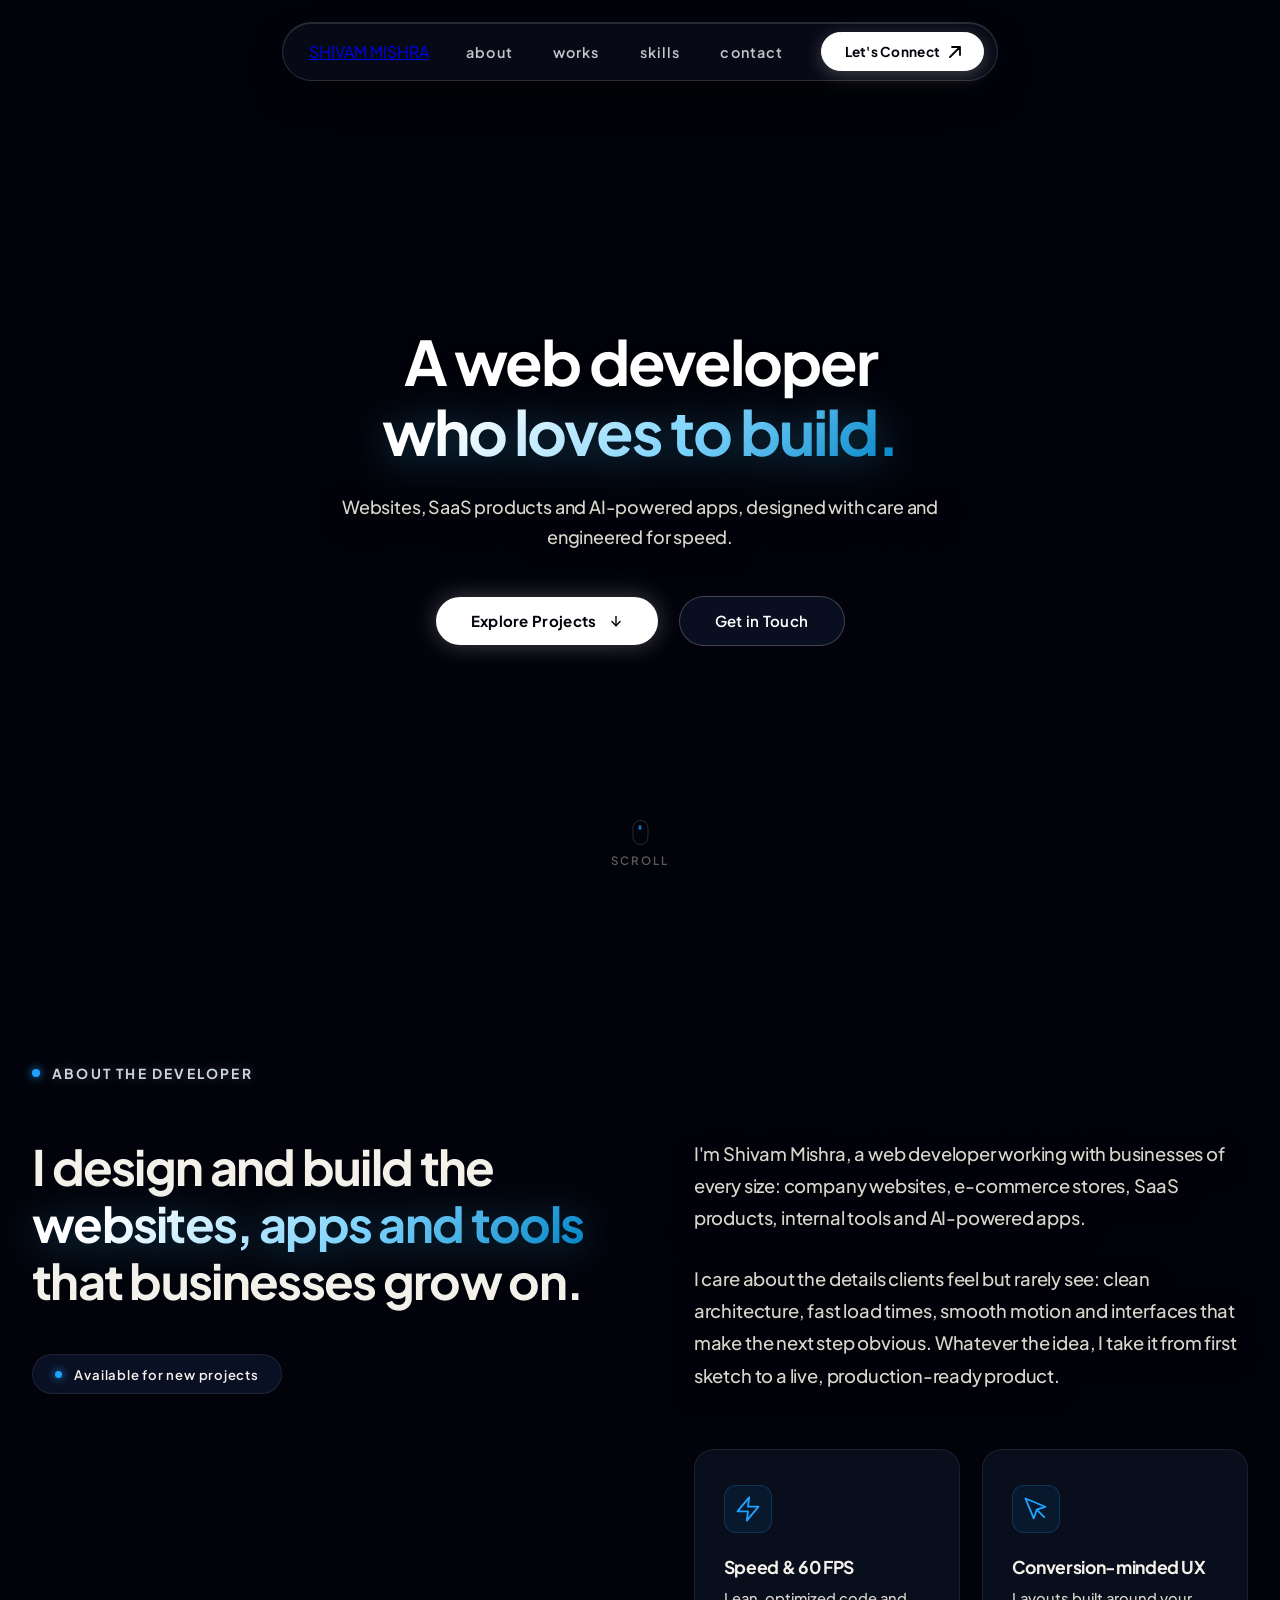
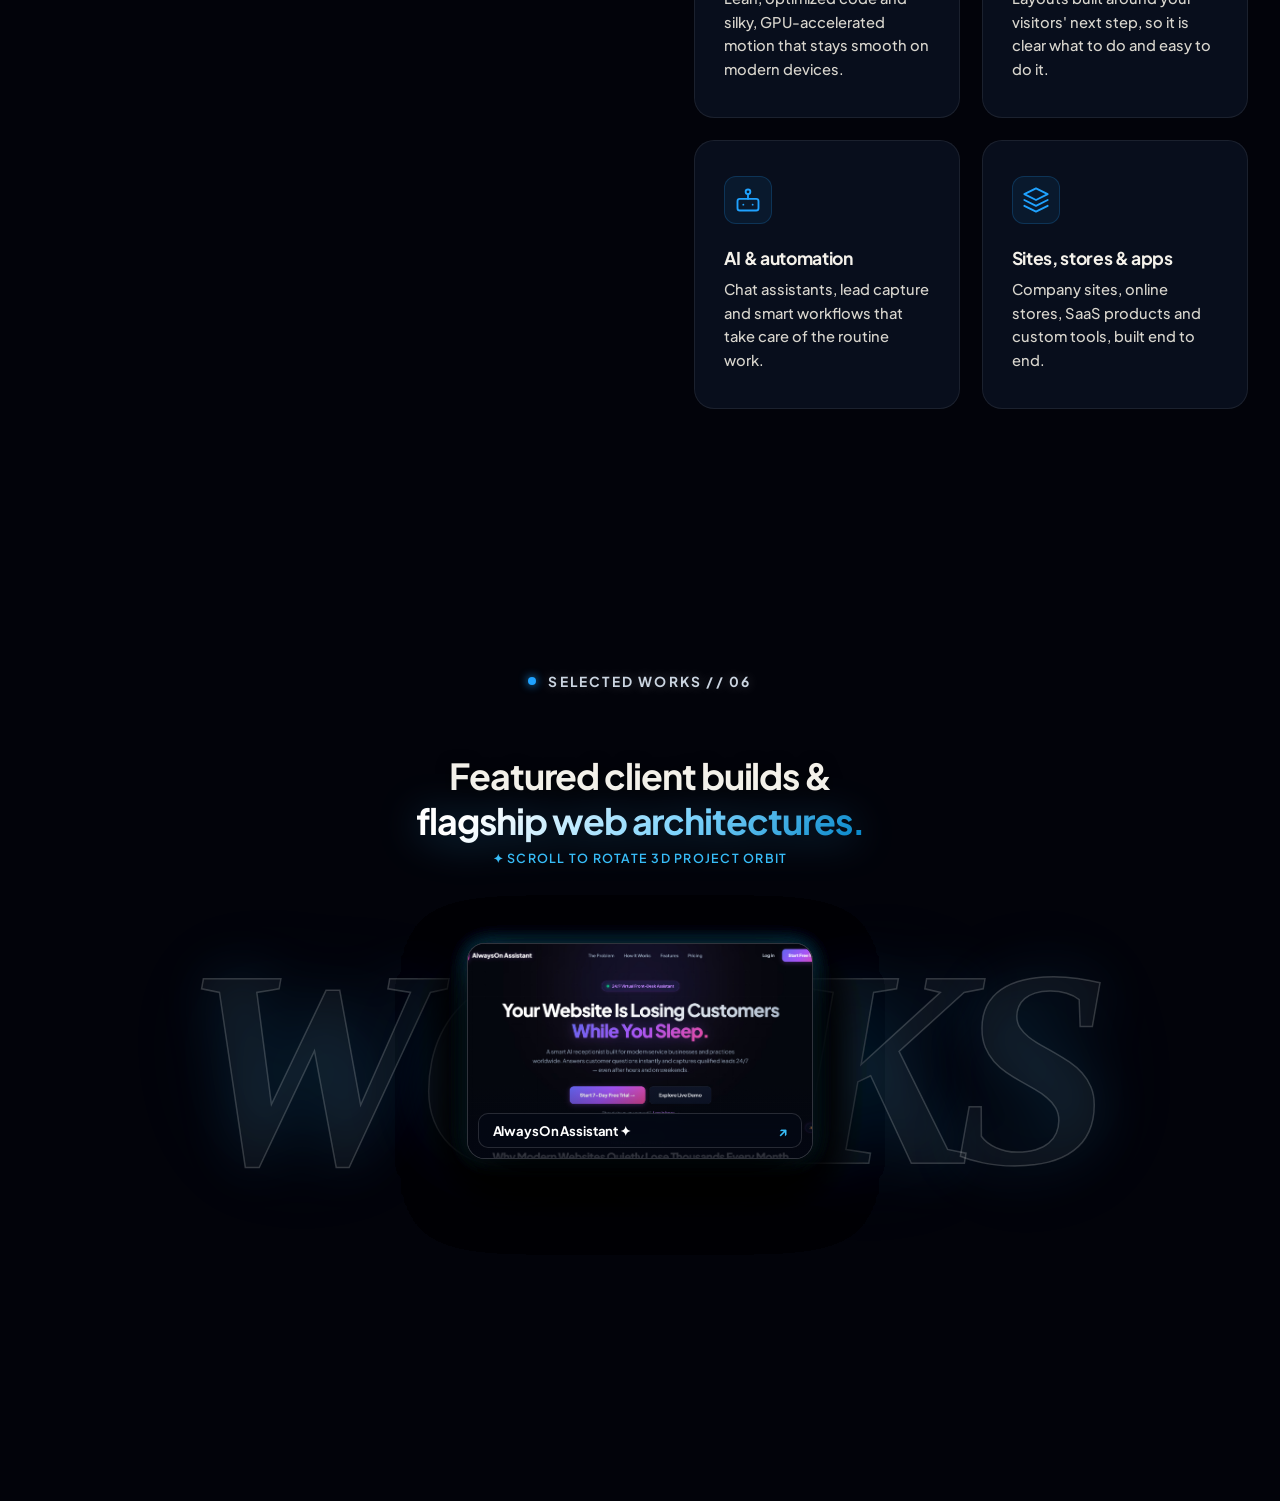
==== index.html @ 0019f59e "Update index.html" ====
<!DOCTYPE html>
<html lang="en">
<head>
  <meta charset="UTF-8">
  <meta name="viewport" content="width=device-width, initial-scale=1.0, viewport-fit=cover">
  <title>Shivam Mishra — A Web Developer Who Loves to Build</title>
  <meta name="description" content="Designing and engineering high-impact digital experiences, web apps, and AI solutions with relentless focus on design, conversion, and speed.">
  
  <!-- Modern Clean Google Fonts -->
  <link rel="preconnect" href="https://fonts.googleapis.com">
  <link rel="preconnect" href="https://fonts.gstatic.com" crossorigin>
  <link href="https://fonts.googleapis.com/css2?family=Plus+Jakarta+Sans:wght@300;400;500;600;700;800&display=swap" rel="stylesheet">
  
  <!-- GSAP Core & ScrollTrigger -->
  <script src="https://cdnjs.cloudflare.com/ajax/libs/gsap/3.12.5/gsap.min.js"></script>
  <script src="https://cdnjs.cloudflare.com/ajax/libs/gsap/3.12.5/ScrollTrigger.min.js"></script>

  <!-- Modern ES Module Import Map for Three.js 0.169.0 & Addons -->
  <script type="importmap">
  {
    "imports": {
      "three": "https://cdn.jsdelivr.net/npm/three@0.169.0/build/three.module.js",
      "three/addons/": "https://cdn.jsdelivr.net/npm/three@0.169.0/examples/jsm/"
    }
  }
  </script>
  
  <link rel="stylesheet" href="style.css?v=15">
</head>
<body>

  <!-- Fullscreen WebGL2 Cosmic Canvas -->
  <canvas id="universe-canvas"></canvas>

  <!-- Minimal Smart Header (72px Engineering-Grade) -->
  <!-- Visuvate Morphing Header (Wide on Hero -> Floats as Pill Dock on Scroll) -->
  <header class="site-header" id="site-header">
    <nav class="nav-container" id="nav-container">

      <!-- Left Logo (Visuvate Style) -->
      <a href="#hero" class="nav-logo" aria-label="Shivam Mishra Home">
        <span class="logo-pulse-dot" aria-hidden="true"></span>
        <span class="logo-brand">SHIVAM MISHRA</span>
      </a>

      <!-- Center Navigation Links -->
      <div class="nav-links" id="nav-links">
        <a href="#about" class="nav-item" data-nav="about">about</a>
        <a href="#works" class="nav-item" data-nav="works">works</a>
        <a href="#skills" class="nav-item" data-nav="skills">skills</a>
        <a href="#contact" class="nav-item" data-nav="contact">contact</a>
        <!-- Sliding Electric Indicator -->
        <span class="nav-active-line" id="nav-active-line" aria-hidden="true"></span>
      </div>

      <!-- Right CTA Button -->
      <a href="https://wa.me/919899452192?text=Hi%20Shivam,%20let's%20build%20something%20extraordinary." class="btn-connect" target="_blank" rel="noopener noreferrer">
        <span>Let's Connect</span>
        <svg width="12" height="12" viewBox="0 0 12 12" fill="none"><path d="M1 11L11 1M11 1H3M11 1V9" stroke="currentColor" stroke-width="1.8" stroke-linecap="round" stroke-linejoin="round"/></svg>
      </a>

    </nav>
  </header>

  <!-- Main Experience -->
  <main>
    <!-- HERO SECTION -->
    <section id="hero" class="hero-section">
      <div class="hero-content">

        <!-- Architectural 2-Line Headline -->
        <h1 class="hero-title" data-reveal="words">
          <span class="title-line">A web developer</span>
          <span class="title-line highlight-text">who loves to build.</span>
        </h1>

        <!-- High-Impact Studio Subtitle -->
        <p class="hero-subtitle" data-reveal="words">
          Websites, SaaS products and AI-powered apps, designed with care and engineered for speed.
        </p>

        <!-- Luxury Glass Action Buttons -->
        <div class="hero-actions">
          <a href="#works" class="btn-hero-primary">
            <span>Explore Projects</span>
            <svg width="14" height="14" viewBox="0 0 24 24" fill="none" stroke="currentColor" stroke-width="2.4" stroke-linecap="round" stroke-linejoin="round"><line x1="12" y1="4" x2="12" y2="20"></line><polyline points="19 13 12 20 5 13"></polyline></svg>
          </a>
          <a href="#contact" class="btn-hero-secondary">
            <span>Get in Touch</span>
          </a>
        </div>

      </div>

      <!-- Minimal Bottom Scroll Cue -->
      <div class="hero-scroll">
        <div class="scroll-track">
          <div class="scroll-pill"></div>
        </div>
        <span>scroll</span>
      </div>
    </section>

    <!-- ABOUT SECTION -->
    <section id="about" class="about-section">
      <div class="about-container">

        <!-- Section Label: Luminous Silver Tag -->
        <div class="section-tag-wrap">
          <span class="tag-pulse-dot" aria-hidden="true"></span>
          <span class="section-tag">ABOUT THE DEVELOPER</span>
        </div>

        <!-- 2-Column Editorial Grid -->
        <div class="about-grid">

          <!-- Left Column: Headline & Status Badge -->
          <div class="about-left">
            <h2 class="about-headline" data-reveal="words">
              I design and build the <span class="highlight-text">websites, apps and tools</span> that businesses grow on.
            </h2>
            
            <div class="about-exp-pill">
              <span class="exp-dot" aria-hidden="true"></span>
              <span class="exp-badge">Available for new projects</span>
            </div>
          </div>

          <!-- Right Column: Narrative Paragraphs & 4 SVG Cards -->
          <div class="about-right">
            <p class="about-p" data-reveal="words">
              I'm Shivam Mishra, a web developer working with businesses of every size: company websites, e-commerce stores, SaaS products, internal tools and AI-powered apps.
            </p>
            <p class="about-p" data-reveal="words">
              I care about the details clients feel but rarely see: clean architecture, fast load times, smooth motion and interfaces that make the next step obvious. Whatever the idea, I take it from first sketch to a live, production-ready product.
            </p>

            <!-- 4 Cards Grid (Electric Edge + SVG Line Icons) -->
            <div class="about-cards-grid" id="about-cards-grid">
              
              <!-- Card 1: Bolt (Speed & 60 FPS) -->
              <div class="about-card card-flow" data-card="1">
                <div class="card__edge" aria-hidden="true"></div>
                <div class="about-card-inner">
                  <div class="card-icon" aria-hidden="true">
                    <svg width="28" height="28" viewBox="0 0 24 24" fill="none" stroke="#1FA2FF" stroke-width="1.6" stroke-linecap="round" stroke-linejoin="round">
                      <polygon points="13 2 3 14 12 14 11 22 21 10 12 10 13 2"></polygon>
                    </svg>
                  </div>
                  <h3 class="card-title">Speed & 60 FPS</h3>
                  <p class="card-desc">Lean, optimized code and silky, GPU-accelerated motion that stays smooth on modern devices.</p>
                </div>
              </div>

              <!-- Card 2: Cursor-Click (Conversion-minded UX) -->
              <div class="about-card card-flow" data-card="2">
                <div class="card__edge" aria-hidden="true"></div>
                <div class="about-card-inner">
                  <div class="card-icon" aria-hidden="true">
                    <svg width="28" height="28" viewBox="0 0 24 24" fill="none" stroke="#1FA2FF" stroke-width="1.6" stroke-linecap="round" stroke-linejoin="round">
                      <path d="M3 3l7.07 16.97 2.51-7.39 7.39-2.51L3 3z"></path>
                      <path d="M13 13l6 6"></path>
                    </svg>
                  </div>
                  <h3 class="card-title">Conversion-minded UX</h3>
                  <p class="card-desc">Layouts built around your visitors' next step, so it is clear what to do and easy to do it.</p>
                </div>
              </div>

              <!-- Card 3: Bot (AI & automation) -->
              <div class="about-card card-flow" data-card="3">
                <div class="card__edge" aria-hidden="true"></div>
                <div class="about-card-inner">
                  <div class="card-icon" aria-hidden="true">
                    <svg width="28" height="28" viewBox="0 0 24 24" fill="none" stroke="#1FA2FF" stroke-width="1.6" stroke-linecap="round" stroke-linejoin="round">
                      <rect x="3" y="11" width="18" height="10" rx="2"></rect>
                      <circle cx="12" cy="5" r="2"></circle>
                      <path d="M12 7v4"></path>
                      <line x1="8" y1="16" x2="8" y2="16"></line>
                      <line x1="16" y1="16" x2="16" y2="16"></line>
                    </svg>
                  </div>
                  <h3 class="card-title">AI & automation</h3>
                  <p class="card-desc">Chat assistants, lead capture and smart workflows that take care of the routine work.</p>
                </div>
              </div>

              <!-- Card 4: Layers (Sites, stores & apps) -->
              <div class="about-card card-flow" data-card="4">
                <div class="card__edge" aria-hidden="true"></div>
                <div class="about-card-inner">
                  <div class="card-icon" aria-hidden="true">
                    <svg width="28" height="28" viewBox="0 0 24 24" fill="none" stroke="#1FA2FF" stroke-width="1.6" stroke-linecap="round" stroke-linejoin="round">
                      <polygon points="12 2 2 7 12 12 22 7 12 2"></polygon>
                      <polyline points="2 17 12 22 22 17"></polyline>
                      <polyline points="2 12 12 17 22 12"></polyline>
                    </svg>
                  </div>
                  <h3 class="card-title">Sites, stores & apps</h3>
                  <p class="card-desc">Company sites, online stores, SaaS products and custom tools, built end to end.</p>
                </div>
              </div>

            </div>
          </div>

        </div>

      </div>
    </section>

    <!-- Slots for Upcoming Phases -->
    <!-- ==== BLOCK 1: INDEX.HTML WORKS SECTION START ==== -->
    <!-- VISUVATE TRUE 3D HELICAL VORTEX SHOWCASE -->
    <section id="works" class="visuvate-works-section">

      <!-- Editorial Section Intro Header (Adds Clean Breathing Room) -->
      <div class="works-intro-header">
        <div class="section-tag-wrap">
          <span class="tag-pulse-dot" aria-hidden="true"></span>
          <span class="section-tag">SELECTED WORKS // 06</span>
        </div>
        <h2 class="works-intro-title">
          Featured client builds &amp; <span class="highlight-text">flagship web architectures.</span>
        </h2>
        <p class="works-intro-sub">
          <span>✦ Scroll to rotate 3D project orbit</span>
        </p>
      </div>

      <!-- Giant Luxury Serif Background Centerpiece (Visuvate Signature) -->
      <div class="works-giant-bg" aria-hidden="true">WORKS</div>

      <!-- 3D Helical Spiral Viewport -->
      <div class="visuvate-stage" id="visuvate-stage">
        <div class="visuvate-helix" id="visuvate-helix">

          <!-- 01: Lumina Dental Studio -->
          <article class="helix-card" data-helix-idx="0">
            <a href="https://lumina-dental-studio-iota.vercel.app/" target="_blank" rel="noopener noreferrer" class="helix-card-link">
              <div class="helix-card-glass">
                <div class="helix-media">
                  <img src="dental.jpg" alt="Lumina Dental Studio" loading="lazy" onerror="this.parentElement.classList.add('helix-fallback')">
                  <div class="helix-media-shine"></div>
                </div>
                <div class="helix-meta-pill">
                  <h4>Lumina Dental Studio</h4>
                  <span class="helix-arrow">&nearr;</span>
                </div>
              </div>
            </a>
          </article>

          <!-- 02: Ironcrest Roofing & Restoration -->
          <article class="helix-card" data-helix-idx="1">
            <a href="https://roofing-portfolio-two.vercel.app/" target="_blank" rel="noopener noreferrer" class="helix-card-link">
              <div class="helix-card-glass">
                <div class="helix-media">
                  <img src="roofing.jpg" alt="Ironcrest Roofing & Restoration" loading="lazy" onerror="this.parentElement.classList.add('helix-fallback')">
                  <div class="helix-media-shine"></div>
                </div>
                <div class="helix-meta-pill">
                  <h4>Ironcrest Roofing</h4>
                  <span class="helix-arrow">&nearr;</span>
                </div>
              </div>
            </a>
          </article>

          <!-- 03: Cinder & Cedar Coffee Roasters -->
          <article class="helix-card" data-helix-idx="2">
            <a href="https://cinder-cedar-coffee-roasters.vercel.app/" target="_blank" rel="noopener noreferrer" class="helix-card-link">
              <div class="helix-card-glass">
                <div class="helix-media">
                  <img src="coffee.jpg" alt="Cinder & Cedar Coffee Roasters" loading="lazy" onerror="this.parentElement.classList.add('helix-fallback')">
                  <div class="helix-media-shine"></div>
                </div>
                <div class="helix-meta-pill">
                  <h4>Cinder &amp; Cedar Coffee</h4>
                  <span class="helix-arrow">&nearr;</span>
                </div>
              </div>
            </a>
          </article>

          <!-- 04: Sunstone Valley Comfort Co. -->
          <article class="helix-card" data-helix-idx="3">
            <a href="https://sunstone-valley-hva.sm5233476.workers.dev/" target="_blank" rel="noopener noreferrer" class="helix-card-link">
              <div class="helix-card-glass">
                <div class="helix-media">
                  <img src="hvac.jpg" alt="Sunstone Valley Comfort Co." loading="lazy" onerror="this.parentElement.classList.add('helix-fallback')">
                  <div class="helix-media-shine"></div>
                </div>
                <div class="helix-meta-pill">
                  <h4>Sunstone Comfort Co.</h4>
                  <span class="helix-arrow">&nearr;</span>
                </div>
              </div>
            </a>
          </article>

          <!-- 05: Basil & Fire Neapolitan Pizzeria -->
          <article class="helix-card" data-helix-idx="4">
            <a href="https://basil-fire-ordering.vercel.app/" target="_blank" rel="noopener noreferrer" class="helix-card-link">
              <div class="helix-card-glass">
                <div class="helix-media">
                  <img src="pizza.jpg" alt="Basil & Fire Neapolitan Pizzeria" loading="lazy" onerror="this.parentElement.classList.add('helix-fallback')">
                  <div class="helix-media-shine"></div>
                </div>
                <div class="helix-meta-pill">
                  <h4>Basil &amp; Fire Pizzeria</h4>
                  <span class="helix-arrow">&nearr;</span>
                </div>
              </div>
            </a>
          </article>

          <!-- 06: AlwaysOn Assistant -->
          <article class="helix-card" data-helix-idx="5">
            <a href="https://alwayson-assistant.vercel.app/" target="_blank" rel="noopener noreferrer" class="helix-card-link">
              <div class="helix-card-glass helix-live-saas">
                <div class="helix-media">
                  <img src="alwayson.jpg" alt="AlwaysOn Assistant Live Product" loading="lazy" onerror="this.parentElement.classList.add('helix-fallback')">
                  <div class="helix-media-shine"></div>
                </div>
                <div class="helix-meta-pill pill-live">
                  <h4>AlwaysOn Assistant ✦</h4>
                  <span class="helix-arrow">&nearr;</span>
                </div>
              </div>
            </a>
          </article>

        </div>
      </div>

    </section>
<!-- ==== BLOCK 1: INDEX.HTML WORKS SECTION END ==== -->
    <!-- @@SLOT:skills @@ -->
    <!-- @@SLOT:contact @@ -->
  </main>

  <!-- Main ES Module Script -->
  <script type="module" src="main.js?v=15"></script>
</body>
</html>
---- style.css ----
/* ==========================================================================
   SHIVAM MISHRA — THE COSMIC VISUVATE (MASTER STYLESHEET)
   Visuvate Glass Pill Dock + 16:10 Uncropped Helix Cards + Full Obsidian Suite
   ========================================================================== */

:root {
  --bg-deep: #02030a;
  --accent-blue: #1FA2FF;
  --accent-cyan: #38bdf8;
  --text-heading: #F4F1EA;
  --text-body: #D9D6CE;
  --text-silver-bright: #F1F5F9;
  --text-muted: #8E8A82;
  --surface-card: #080e1c;
  --border-subtle: rgba(255, 255, 255, 0.08);
  --font-sans: 'Plus Jakarta Sans', -apple-system, BlinkMacSystemFont, sans-serif;
}

*, *::before, *::after {
  margin: 0;
  padding: 0;
  box-sizing: border-box;
}

html {
  scroll-behavior: smooth;
  scroll-padding-top: 96px;
}

html, body {
  width: 100%;
  min-height: 100vh;
  background-color: var(--bg-deep) !important;
  color: var(--text-heading);
  font-family: var(--font-sans);
  overflow-x: hidden;
  -webkit-font-smoothing: antialiased;
  -moz-osx-font-smoothing: grayscale;
}

/* 3D WebGL Canvas Layer (Fixed in background) */
#universe-canvas {
  position: fixed;
  top: 0;
  left: 0;
  width: 100vw;
  height: 100vh;
  z-index: 0;
  pointer-events: none;
  background: transparent !important;
}

/* ==========================================================================
   METALLIC GRADIENT FLOW & TYPOGRAPHY HELPERS
   ========================================================================== */

.highlight-text {
  display: inline-block;
  background: linear-gradient(135deg, #ffffff 15%, #7dd3fc 60%, #0284c7 100%) !important;
  -webkit-background-clip: text !important;
  -webkit-text-fill-color: transparent !important;
  filter: drop-shadow(0 4px 20px rgba(56, 189, 248, 0.35));
  text-shadow: none !important;
}

.highlight-text .word-mask {
  display: inline !important;
  overflow: visible !important;
  background: none !important;
}

.highlight-text .word {
  display: inline !important;
  color: inherit !important;
  -webkit-text-fill-color: inherit !important;
  background: none !important;
  text-shadow: none !important;
}

.title-line:not(.highlight-text) {
  color: #ffffff;
  text-shadow: 0 2px 12px rgba(0, 0, 0, 0.35);
}

.hero-subtitle,
.about-p {
  text-shadow: 0 1px 2px rgba(0, 0, 0, 0.7), 0 8px 30px rgba(0, 0, 0, 0.6);
}

.word-mask {
  display: inline-block;
  overflow: hidden;
  vertical-align: top;
  padding-bottom: 0.14em;
  margin-bottom: -0.14em;
}

.word {
  display: inline-block;
  will-change: transform, opacity;
}

/* ==========================================================================
   HEADER & NAVIGATION — VISUVATE FLOATING GLASS PILL DOCK
   ========================================================================== */

.site-header {
  position: fixed;
  top: 1.4rem;
  left: 0;
  width: 100%;
  height: auto;
  z-index: 1000;
  padding: 0 1rem;
  display: flex;
  align-items: center;
  justify-content: center;
  background: transparent !important;
  border-bottom: none !important;
  pointer-events: none;
  transition: transform 0.45s cubic-bezier(0.16, 1, 0.3, 1), opacity 0.35s ease;
}

.site-header.nav-hidden {
  transform: translateY(-130%) !important;
  opacity: 0 !important;
}

/* Centered Translucent Frosted Glass Pill (Exact Visuvate Architecture) */
.nav-container {
  pointer-events: auto;
  display: inline-flex;
  align-items: center;
  gap: 2.2rem;
  padding: 0.55rem 0.8rem 0.55rem 1.6rem;
  border-radius: 9999px;
  background: rgba(10, 14, 26, 0.75) !important;
  backdrop-filter: blur(24px) saturate(180%);
  -webkit-backdrop-filter: blur(24px) saturate(180%);
  border: 1px solid rgba(255, 255, 255, 0.14) !important;
  box-shadow: 0 16px 40px -10px rgba(0, 0, 0, 0.75), inset 0 1px 0 rgba(255, 255, 255, 0.12);
  transition: background-color 0.35s ease, border-color 0.35s ease, box-shadow 0.35s ease;
}

.nav-container:hover {
  background: rgba(12, 17, 32, 0.85) !important;
  border-color: rgba(255, 255, 255, 0.22) !important;
  box-shadow: 0 20px 50px -10px rgba(0, 0, 0, 0.85), 0 0 25px rgba(56, 189, 248, 0.12);
}

.nav-links {
  position: relative;
  display: flex;
  align-items: center;
  gap: 2.2rem;
  background: transparent !important;
}

.nav-item {
  position: relative;
  display: inline-block;
  color: rgba(241, 245, 249, 0.8);
  font-family: var(--font-sans);
  font-size: 0.9rem;
  font-weight: 600;
  letter-spacing: 0.08em;
  text-transform: lowercase;
  text-decoration: none;
  padding: 0.35rem 0.15rem;
  cursor: pointer;
  transition: color 0.25s ease, transform 0.25s ease;
}

.nav-item:hover,
.nav-item.is-active {
  color: #ffffff;
  transform: translateY(-1px);
}

/* Sliding Electric-Blue Active Indicator */
.nav-active-line {
  position: absolute;
  bottom: 0;
  left: 0;
  height: 2px;
  background-color: var(--accent-cyan);
  box-shadow: 0 0 10px var(--accent-cyan);
  border-radius: 99px;
  pointer-events: none;
  transform: translateX(0) scaleX(0);
  transform-origin: left center;
  transition: transform 0.35s cubic-bezier(0.16, 1, 0.3, 1), width 0.35s cubic-bezier(0.16, 1, 0.3, 1);
}

/* Visuvate Solid White "Let's Connect" Button */
.btn-connect {
  display: inline-flex;
  align-items: center;
  gap: 0.55rem;
  padding: 0.62rem 1.4rem;
  background: #ffffff !important;
  border: 1px solid #ffffff;
  border-radius: 9999px;
  color: #02030a !important;
  font-family: var(--font-sans);
  font-size: 0.85rem;
  font-weight: 700;
  letter-spacing: 0.02em;
  text-decoration: none;
  box-shadow: 0 4px 18px rgba(255, 255, 255, 0.22);
  transition: all 0.3s cubic-bezier(0.16, 1, 0.3, 1);
}

.btn-connect:hover {
  background: #f0f9ff !important;
  transform: translateY(-1px) scale(1.02);
  box-shadow: 0 0 28px rgba(255, 255, 255, 0.45);
}

.btn-connect svg {
  transition: transform 0.25s ease;
}

.btn-connect:hover svg {
  transform: translate(2px, -2px);
}

/* ==========================================================================
   HERO SECTION
   ========================================================================== */

main {
  position: relative;
  z-index: 10;
  width: 100%;
}

.hero-section {
  position: relative;
  min-height: 100vh;
  width: 100%;
  display: flex;
  flex-direction: column;
  justify-content: center;
  align-items: center;
  padding: 8.5rem 2rem 4rem 2rem;
  text-align: center;
}

.hero-content {
  max-width: 960px;
  margin: 0 auto;
  display: flex;
  flex-direction: column;
  align-items: center;
  position: relative;
}

.hero-title {
  font-family: var(--font-sans);
  font-size: clamp(2.4rem, 4.8vw, 4.4rem);
  font-weight: 700;
  line-height: 1.14;
  letter-spacing: -0.035em;
  color: var(--text-heading);
  margin-bottom: 1.6rem;
  display: flex;
  flex-direction: column;
  align-items: center;
}

.title-line {
  display: block;
}

.hero-subtitle {
  max-width: 640px;
  font-size: clamp(1.05rem, 1.4vw, 1.18rem);
  font-weight: 500;
  line-height: 1.65;
  color: var(--text-body);
  margin-bottom: 2.8rem;
  letter-spacing: -0.01em;
}

.hero-actions {
  display: flex;
  align-items: center;
  justify-content: center;
  gap: 1.3rem;
}

.btn-hero-primary {
  display: inline-flex;
  align-items: center;
  gap: 0.75rem;
  padding: 0.9rem 2.2rem;
  border-radius: 9999px;
  background: #ffffff;
  color: #02030a;
  font-family: var(--font-sans);
  font-size: 0.94rem;
  font-weight: 700;
  letter-spacing: 0.02em;
  text-decoration: none;
  box-shadow: 0 0 25px rgba(255, 255, 255, 0.25);
  transition: transform 0.3s cubic-bezier(0.16, 1, 0.3, 1), box-shadow 0.3s ease;
}

.btn-hero-primary:hover {
  transform: translateY(-2px);
  box-shadow: 0 0 40px rgba(255, 255, 255, 0.45);
}

.btn-hero-primary svg {
  transition: transform 0.3s ease;
}

.btn-hero-primary:hover svg {
  transform: translateY(2px);
}

.btn-hero-secondary {
  display: inline-flex;
  align-items: center;
  padding: 0.9rem 2.2rem;
  border-radius: 9999px;
  background: rgba(14, 22, 44, 0.7);
  border: 1px solid rgba(255, 255, 255, 0.22);
  color: #ffffff;
  font-family: var(--font-sans);
  font-size: 0.94rem;
  font-weight: 600;
  letter-spacing: 0.02em;
  text-decoration: none;
  transition: background-color 0.3s ease, border-color 0.3s ease;
}

.btn-hero-secondary:hover {
  background-color: rgba(255, 255, 255, 0.15);
  border-color: rgba(255, 255, 255, 0.45);
}

.hero-scroll {
  position: absolute;
  bottom: 2rem;
  left: 50%;
  transform: translateX(-50%);
  display: flex;
  flex-direction: column;
  align-items: center;
  gap: 0.5rem;
  color: var(--text-muted);
  font-size: 0.72rem;
  font-weight: 600;
  letter-spacing: 0.16em;
  text-transform: uppercase;
  opacity: 0.65;
}

.scroll-track {
  width: 16px;
  height: 25px;
  border-radius: 99px;
  border: 1.5px solid rgba(255, 255, 255, 0.25);
  position: relative;
  display: flex;
  justify-content: center;
  padding-top: 4px;
}

.scroll-pill {
  width: 3px;
  height: 5px;
  background-color: var(--accent-blue);
  border-radius: 99px;
  animation: scrollDown 2s infinite cubic-bezier(0.65, 0, 0.35, 1);
}

@keyframes scrollDown {
  0% { transform: translateY(0); opacity: 1; }
  60% { transform: translateY(8px); opacity: 0; }
  100% { transform: translateY(0); opacity: 0; }
}

/* ==========================================================================
   ABOUT SECTION
   ========================================================================== */

.about-section {
  position: relative;
  width: 100%;
  min-height: 100vh;
  padding: 10rem 2rem 12rem 2rem;
  display: flex;
  align-items: center;
  justify-content: center;
}

.about-container {
  max-width: 1360px;
  width: 100%;
  margin: 0 auto;
}

.section-tag-wrap {
  display: inline-flex;
  align-items: center;
  gap: 0.75rem;
  margin-bottom: 3.5rem;
}

.tag-pulse-dot {
  width: 8px;
  height: 8px;
  border-radius: 50%;
  background: var(--accent-blue);
  box-shadow: 0 0 10px var(--accent-blue);
}

.section-tag {
  color: #CBD5E1 !important;
  font-size: 0.86rem;
  font-weight: 700;
  letter-spacing: 0.16em;
  text-transform: uppercase;
  text-shadow: 0 0 12px rgba(255, 255, 255, 0.25);
}

.about-grid {
  display: grid;
  grid-template-columns: 1.05fr 1fr;
  gap: 5rem;
  align-items: start;
}

.about-left {
  position: sticky;
  top: 7rem;
}

.about-headline {
  font-size: clamp(2.3rem, 3.8vw, 3.6rem);
  font-weight: 700;
  line-height: 1.18;
  letter-spacing: -0.035em;
  color: var(--text-heading);
  margin-bottom: 2.8rem;
}

.about-exp-pill {
  display: inline-flex;
  align-items: center;
  gap: 0.75rem;
  padding: 0.65rem 1.4rem;
  background: rgba(14, 22, 44, 0.75);
  border: 1px solid var(--border-subtle);
  border-radius: 9999px;
}

.exp-dot {
  width: 7px;
  height: 7px;
  border-radius: 50%;
  background-color: var(--accent-blue);
  box-shadow: 0 0 8px var(--accent-blue);
  animation: pulseOpacity 2.2s infinite ease-in-out;
}

@keyframes pulseOpacity {
  0%, 100% { opacity: 1; }
  50% { opacity: 0.25; }
}

.exp-badge {
  font-size: 0.82rem;
  font-weight: 600;
  letter-spacing: 0.06em;
  color: var(--text-heading);
}

.about-right {
  display: flex;
  flex-direction: column;
  gap: 1.8rem;
}

.about-p {
  font-size: 1.15rem;
  line-height: 1.75;
  color: var(--text-body);
  font-weight: 500;
  letter-spacing: -0.01em;
}

.about-p strong {
  color: #ffffff !important;
  font-weight: 700;
  text-shadow: 0 0 14px rgba(255, 255, 255, 0.7), 0 0 28px rgba(56, 189, 248, 0.45);
  display: inline;
}

.about-cards-grid {
  display: grid;
  grid-template-columns: repeat(2, 1fr);
  gap: 1.4rem;
  margin-top: 1.8rem;
}

.about-card {
  position: relative;
  border-radius: 20px;
  background-color: var(--surface-card);
  border: 1px solid rgba(255, 255, 255, 0.08);
  overflow: hidden;
  cursor: pointer;
  will-change: transform;
  transition: border-color 0.35s ease, box-shadow 0.35s ease;
}

.about-card::before {
  content: '';
  position: absolute;
  top: 0;
  left: 50%;
  transform: translateX(-50%);
  width: 90%;
  height: 100%;
  background: radial-gradient(circle at 50% 0%, rgba(56, 189, 248, 0.16) 0%, transparent 65%);
  opacity: 0;
  transition: opacity 0.4s ease;
  pointer-events: none;
  z-index: 0;
}

.about-card:hover {
  border-color: rgba(56, 189, 248, 0.38);
  box-shadow: 0 16px 40px rgba(0, 0, 0, 0.7), 0 0 25px rgba(56, 189, 248, 0.1);
}

.about-card:hover::before {
  opacity: 1;
}

.about-card-inner {
  position: relative;
  z-index: 1;
  padding: 2.2rem 1.8rem;
  height: 100%;
  display: flex;
  flex-direction: column;
}

.card-icon {
  width: 48px;
  height: 48px;
  border-radius: 12px;
  background: rgba(31, 162, 255, 0.08);
  border: 1px solid rgba(31, 162, 255, 0.2);
  display: inline-flex;
  align-items: center;
  justify-content: center;
  margin-bottom: 1.4rem;
  color: var(--accent-blue);
  transition: transform 0.35s ease, background 0.35s ease, border-color 0.35s ease, box-shadow 0.35s ease;
}

.about-card:hover .card-icon {
  transform: scale(1.06);
  background: rgba(31, 162, 255, 0.16);
  border-color: rgba(56, 189, 248, 0.45);
  box-shadow: 0 0 18px rgba(56, 189, 248, 0.3);
}

.card-title {
  font-size: 1.1rem;
  font-weight: 700;
  color: var(--text-heading);
  letter-spacing: -0.02em;
  margin-bottom: 0.6rem;
}

.card-desc {
  font-size: 0.92rem;
  line-height: 1.6;
  color: var(--text-body);
  font-weight: 500;
}

/* ==========================================================================
   WORKS SECTION — VISUVATE 3D HELIX (16:10 UN-CROPPED CINEMATIC CARDS)
   ========================================================================== */

.visuvate-works-section {
  position: relative;
  width: 100%;
  min-height: 100vh;
  padding: 0;
  display: flex;
  flex-direction: column;
  align-items: center;
  justify-content: center;
  overflow: hidden;
  background: transparent;
}

/* Clean Editorial Header separating About and Works */
.works-intro-header {
  position: absolute;
  top: 4.5rem;
  left: 50%;
  transform: translateX(-50%);
  z-index: 10;
  display: flex;
  flex-direction: column;
  align-items: center;
  text-align: center;
  width: 90%;
  max-width: 820px;
  pointer-events: none;
}

.works-intro-title {
  font-family: var(--font-sans);
  font-size: clamp(1.8rem, 2.8vw, 2.4rem);
  font-weight: 700;
  line-height: 1.25;
  letter-spacing: -0.03em;
  color: var(--text-heading);
  text-shadow: 0 2px 14px rgba(0, 0, 0, 0.8);
  margin-top: 0.5rem;
  margin-bottom: 0.4rem;
}

.works-intro-sub {
  display: inline-flex;
  align-items: center;
  gap: 0.4rem;
  color: var(--accent-cyan);
  font-size: 0.78rem;
  font-weight: 600;
  letter-spacing: 0.1em;
  text-transform: uppercase;
}

/* Giant Luxury Serif "WORKS" Background Typography */
.works-giant-bg {
  position: absolute;
  top: 52%;
  left: 50%;
  transform: translate(-50%, -50%) translateZ(-350px);
  font-family: 'Playfair Display', Georgia, 'Times New Roman', serif;
  font-size: clamp(7rem, 22vw, 22rem);
  font-style: italic;
  font-weight: 800;
  letter-spacing: -0.05em;
  line-height: 1;
  color: rgba(255, 255, 255, 0.04);
  -webkit-text-stroke: 1.5px rgba(255, 255, 255, 0.18);
  text-shadow: 0 0 60px rgba(56, 189, 248, 0.15), 0 0 120px rgba(31, 162, 255, 0.08);
  pointer-events: none;
  user-select: none;
  z-index: 1;
  white-space: nowrap;
}

/* 3D Helical Stage Viewport */
.visuvate-stage {
  position: relative;
  width: 100%;
  height: 100vh;
  perspective: 2000px;
  perspective-origin: 50% 50%;
  display: flex;
  align-items: center;
  justify-content: center;
  z-index: 2;
  pointer-events: none;
}

.visuvate-helix {
  position: relative;
  width: 100%;
  height: 100%;
  transform-style: preserve-3d;
  display: flex;
  align-items: center;
  justify-content: center;
  will-change: transform;
}

/* 16:10 CINEMATIC MOCKUP CARD — NO MORE AGGRESSIVE CROPPING */
.helix-card {
  position: absolute;
  width: clamp(330px, 27vw, 400px);
  aspect-ratio: 16 / 10;
  height: auto;
  transform-style: preserve-3d;
  will-change: transform, opacity;
  pointer-events: auto;
  cursor: pointer;
}

.helix-card-link {
  display: block;
  width: 100%;
  height: 100%;
  text-decoration: none;
}

/* Obsidian Glass Surface with 1px Sharp Border & Curved Corners */
.helix-card-glass {
  position: relative;
  width: 100%;
  height: 100%;
  border-radius: 18px;
  background: #030611;
  border: 1px solid rgba(255, 255, 255, 0.18);
  overflow: hidden;
  box-shadow: 0 24px 60px rgba(0, 0, 0, 0.8), 0 0 25px rgba(56, 189, 248, 0.12);
  transition: border-color 0.35s ease, box-shadow 0.35s ease, transform 0.35s cubic-bezier(0.16, 1, 0.3, 1);
}

.helix-card:hover .helix-card-glass {
  border-color: rgba(56, 189, 248, 0.7);
  box-shadow: 0 30px 75px rgba(0, 0, 0, 0.95), 0 0 40px rgba(56, 189, 248, 0.35);
  transform: translateY(-5px) scale(1.02);
}

/* Full-Bleed High Fidelity Media (Zero Zoom Distortion) */
.helix-media {
  position: absolute;
  inset: 0;
  width: 100%;
  height: 100%;
  overflow: hidden;
  background: #040816;
}

.helix-media img {
  width: 100%;
  height: 100%;
  object-fit: cover;
  object-position: top center;
  transition: transform 0.6s cubic-bezier(0.16, 1, 0.3, 1);
}

.helix-card:hover .helix-media img {
  transform: scale(1.04);
}

.helix-media-shine {
  position: absolute;
  inset: 0;
  background: linear-gradient(180deg, transparent 65%, rgba(3, 6, 17, 0.85) 100%);
  pointer-events: none;
}

.helix-fallback {
  background: radial-gradient(circle at center, #0e1e3e 0%, #030712 100%);
}

/* Discreet Minimal Meta Pill (Does NOT Block Website UI) */
.helix-meta-pill {
  position: absolute;
  bottom: 10px;
  left: 10px;
  right: 10px;
  padding: 0.5rem 0.85rem;
  border-radius: 10px;
  background: rgba(4, 8, 20, 0.88);
  backdrop-filter: blur(8px);
  -webkit-backdrop-filter: blur(8px);
  border: 1px solid rgba(255, 255, 255, 0.14);
  display: flex;
  align-items: center;
  justify-content: space-between;
  transition: background-color 0.25s ease, border-color 0.25s ease;
}

.helix-card:hover .helix-meta-pill {
  background: rgba(10, 16, 32, 0.95);
  border-color: rgba(56, 189, 248, 0.45);
}

.helix-meta-pill h4 {
  font-family: var(--font-sans);
  font-size: 0.82rem;
  font-weight: 700;
  color: #ffffff;
  letter-spacing: -0.01em;
}

.helix-arrow {
  font-size: 0.85rem;
  font-weight: 700;
  color: var(--accent-cyan);
  transition: transform 0.25s ease;
}

.helix-card:hover .helix-arrow {
  transform: translate(2px, -2px);
}

/* ==========================================================================
   SKILLS & SYSTEMS SECTION (OBSIDIAN BENTO GRID)
   ========================================================================== */

.skills-section {
  position: relative;
  width: 100%;
  min-height: 80vh;
  padding: 10rem 2rem;
  display: flex;
  align-items: center;
  justify-content: center;
}

.skills-container {
  max-width: 1360px;
  width: 100%;
  margin: 0 auto;
}

.skills-header-wrap {
  max-width: 780px;
  margin-bottom: 3.5rem;
}

.skills-headline {
  font-size: clamp(2.2rem, 3.6vw, 3.2rem);
  font-weight: 700;
  line-height: 1.2;
  letter-spacing: -0.03em;
  color: var(--text-heading);
  margin-bottom: 1rem;
}

.skills-subtitle {
  font-size: 1.05rem;
  line-height: 1.65;
  color: var(--text-body);
}

.skills-bento-grid {
  display: grid;
  grid-template-columns: repeat(3, 1fr);
  gap: 1.6rem;
}

.skills-tile {
  position: relative;
  border-radius: 20px;
  background-color: var(--surface-card);
  border: 1px solid rgba(255, 255, 255, 0.08);
  padding: 2.4rem 2rem;
  display: flex;
  flex-direction: column;
  justify-content: space-between;
  min-height: 280px;
  transition: border-color 0.35s ease, transform 0.35s ease, box-shadow 0.35s ease;
}

.skills-tile:hover {
  border-color: rgba(56, 189, 248, 0.4);
  transform: translateY(-4px);
  box-shadow: 0 16px 40px rgba(0, 0, 0, 0.7), 0 0 25px rgba(56, 189, 248, 0.1);
}

.tile-number {
  font-family: var(--font-sans);
  font-size: 0.78rem;
  font-weight: 700;
  letter-spacing: 0.1em;
  color: var(--accent-cyan);
  margin-bottom: 1.2rem;
}

.tile-icon-box {
  width: 44px;
  height: 44px;
  border-radius: 12px;
  background: rgba(31, 162, 255, 0.08);
  border: 1px solid rgba(31, 162, 255, 0.2);
  display: flex;
  align-items: center;
  justify-content: center;
  margin-bottom: 1.4rem;
}

.tile-title {
  font-size: 1.2rem;
  font-weight: 700;
  color: var(--text-heading);
  letter-spacing: -0.02em;
  margin-bottom: 0.6rem;
}

.tile-desc {
  font-size: 0.88rem;
  line-height: 1.6;
  color: var(--text-body);
  margin-bottom: 1.4rem;
}

.tile-tags {
  display: flex;
  flex-wrap: wrap;
  gap: 0.45rem;
}

.tile-tags span {
  font-size: 0.72rem;
  font-weight: 600;
  padding: 0.22rem 0.65rem;
  border-radius: 6px;
  background: rgba(255, 255, 255, 0.04);
  color: var(--text-silver-bright);
  border: 1px solid rgba(255, 255, 255, 0.07);
}

/* ==========================================================================
   CONTACT & FOOTER SECTION
   ========================================================================== */

.contact-section {
  position: relative;
  width: 100%;
  padding: 10rem 2rem 5rem 2rem;
  display: flex;
  align-items: center;
  justify-content: center;
  text-align: center;
}

.contact-container {
  max-width: 960px;
  width: 100%;
  margin: 0 auto;
}

.contact-tag-wrap {
  justify-content: center;
  margin-bottom: 2rem;
}

.contact-headline {
  font-size: clamp(2.4rem, 4.4vw, 4rem);
  font-weight: 700;
  line-height: 1.15;
  letter-spacing: -0.035em;
  color: var(--text-heading);
  margin-bottom: 1.4rem;
}

.contact-subtitle {
  max-width: 600px;
  margin: 0 auto 3rem auto;
  font-size: 1.1rem;
  line-height: 1.65;
  color: var(--text-body);
}

.contact-actions {
  display: flex;
  align-items: center;
  justify-content: center;
  gap: 1.3rem;
  margin-bottom: 7rem;
}

.btn-contact-primary {
  display: inline-flex;
  align-items: center;
  gap: 0.65rem;
  padding: 0.95rem 2.2rem;
  border-radius: 9999px;
  background: var(--accent-cyan);
  color: #02030a;
  font-family: var(--font-sans);
  font-size: 0.94rem;
  font-weight: 700;
  letter-spacing: 0.02em;
  text-decoration: none;
  box-shadow: 0 0 30px rgba(56, 189, 248, 0.35);
  transition: all 0.3s cubic-bezier(0.16, 1, 0.3, 1);
}

.btn-contact-primary:hover {
  transform: translateY(-2px);
  background: #7dd3fc;
  box-shadow: 0 0 45px rgba(56, 189, 248, 0.6);
}

.btn-contact-secondary {
  display: inline-flex;
  align-items: center;
  padding: 0.95rem 2.2rem;
  border-radius: 9999px;
  background: rgba(14, 22, 44, 0.7);
  border: 1px solid rgba(255, 255, 255, 0.22);
  color: #ffffff;
  font-family: var(--font-sans);
  font-size: 0.94rem;
  font-weight: 600;
  letter-spacing: 0.02em;
  text-decoration: none;
  transition: background-color 0.3s ease, border-color 0.3s ease;
}

.btn-contact-secondary:hover {
  background-color: rgba(255, 255, 255, 0.15);
  border-color: rgba(255, 255, 255, 0.45);
}

/* Minimal Sleek Footer */
.site-footer {
  border-top: 1px solid rgba(255, 255, 255, 0.08);
  padding-top: 3rem;
  display: flex;
  align-items: center;
  justify-content: space-between;
  width: 100%;
}

.footer-copy {
  font-size: 0.84rem;
  color: var(--text-muted);
}

.footer-links {
  display: flex;
  align-items: center;
  gap: 2rem;
}

.footer-links a {
  color: var(--text-body);
  font-size: 0.84rem;
  text-decoration: none;
  transition: color 0.25s ease;
}

.footer-links a:hover {
  color: #ffffff;
}

/* ==========================================================================
   RESPONSIVE OVERRIDES
   ========================================================================== */

@media (max-width: 992px) {
  .about-grid { grid-template-columns: 1fr; gap: 3.5rem; }
  .about-left { position: static; }
  .about-headline { font-size: 2.4rem; }
  .skills-bento-grid { grid-template-columns: 1fr; }
}

@media (max-width: 768px) {
  .site-header { padding: 0 0.5rem; top: 1rem; }
  .nav-container { gap: 1rem; padding: 0.45rem 0.6rem 0.45rem 1rem; }
  .nav-links { display: none; }
  .hero-section { padding: 7rem 1.2rem 3rem 1.2rem; }
  .hero-title { font-size: 2.2rem; }
  .title-line { white-space: normal; }
  .hero-actions { flex-direction: column; width: 100%; gap: 1rem; }
  .btn-hero-primary, .btn-hero-secondary { width: 100%; justify-content: center; }
  .hero-scroll { display: none; }
  .about-section { padding: 6rem 1.2rem; }
  .about-cards-grid { grid-template-columns: 1fr; }
  .visuvate-works-section { padding: 6rem 1.2rem; min-height: auto; }
  .works-giant-bg { font-size: 4.5rem; top: 2rem; transform: translateX(-50%); }
  .works-intro-header { position: static; transform: none; margin-bottom: 2rem; }
  .visuvate-stage { height: auto; perspective: none; overflow-x: auto; display: block; padding-bottom: 2rem; }
  .visuvate-helix { display: flex; flex-direction: row; gap: 1.2rem; transform: none !important; width: max-content; padding: 1rem 0; }
  .helix-card { position: relative; width: 290px; transform: none !important; }
  .contact-actions { flex-direction: column; width: 100%; }
  .btn-contact-primary, .btn-contact-secondary { width: 100%; justify-content: center; }
  .site-footer { flex-direction: column; gap: 1.5rem; text-align: center; }
}

@media (prefers-reduced-motion: reduce) {
  .exp-dot { animation: none; }
  .scroll-pill { animation: none; }
}
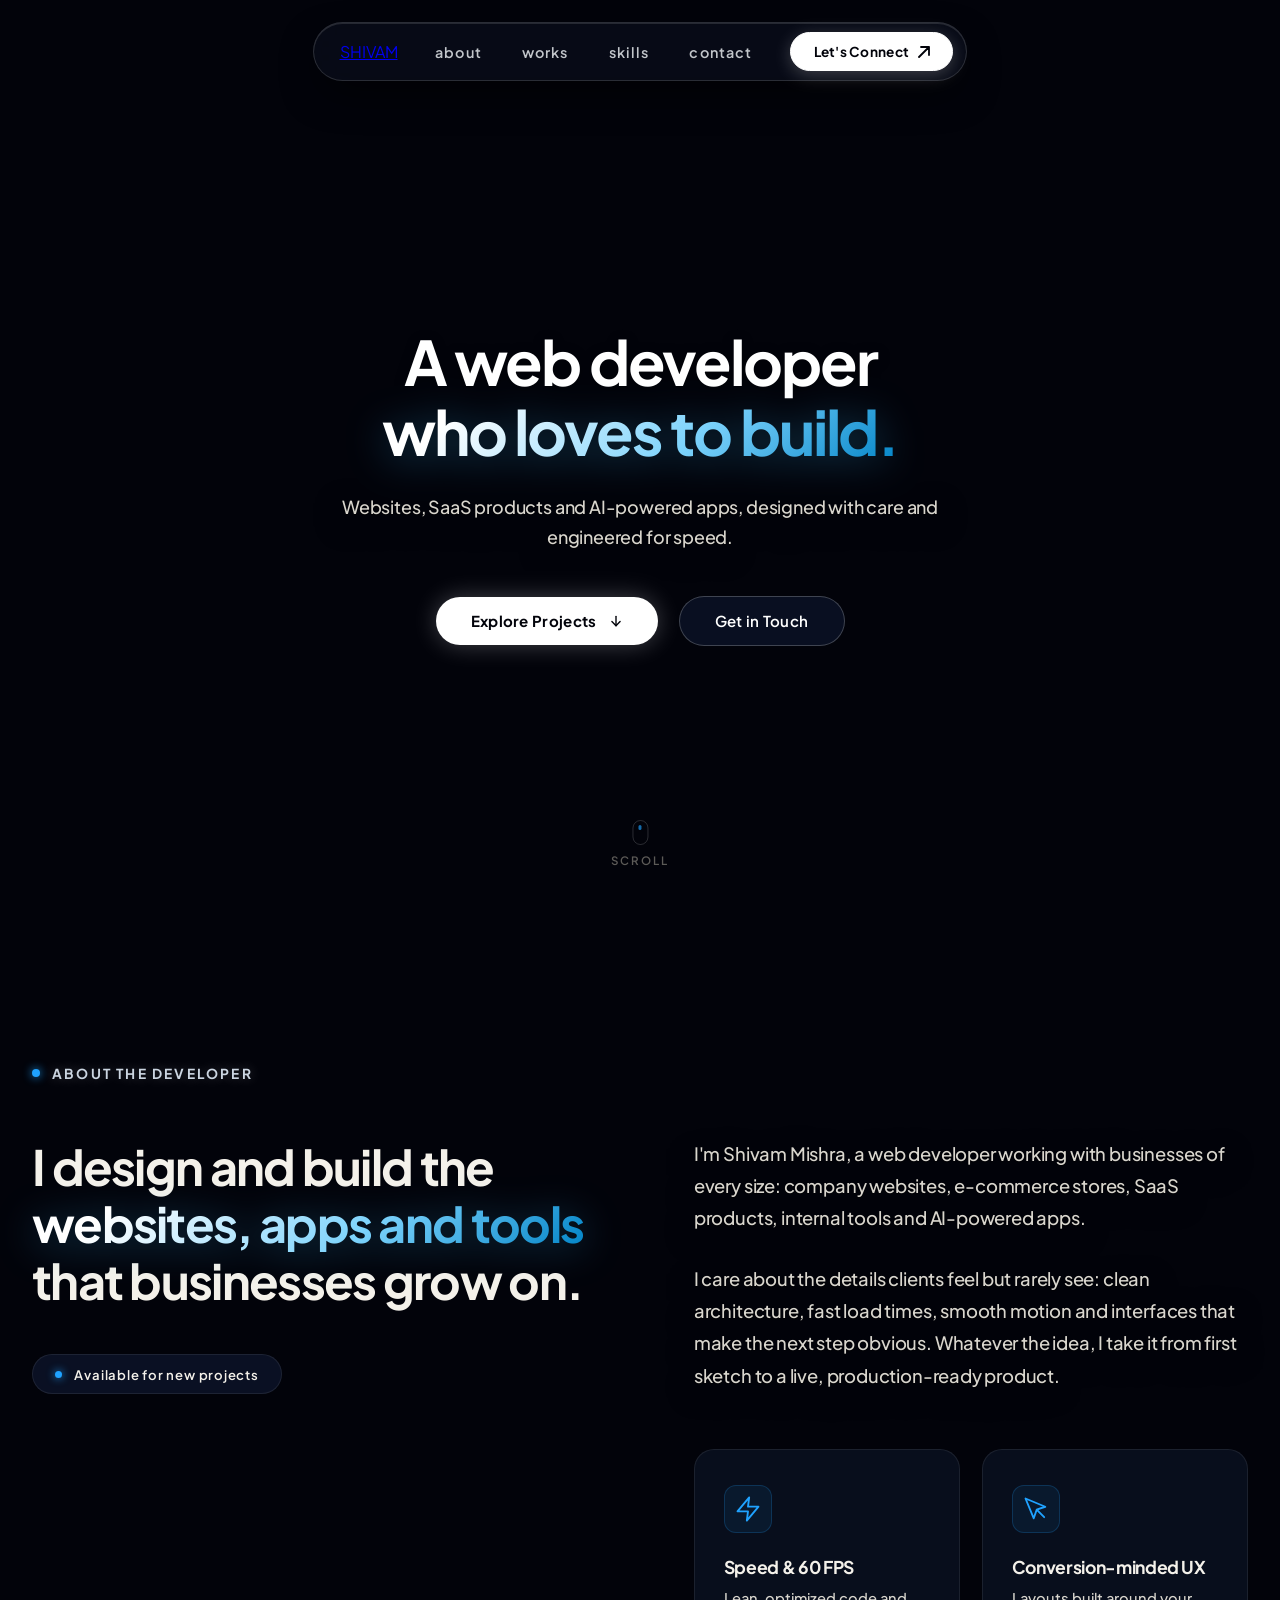
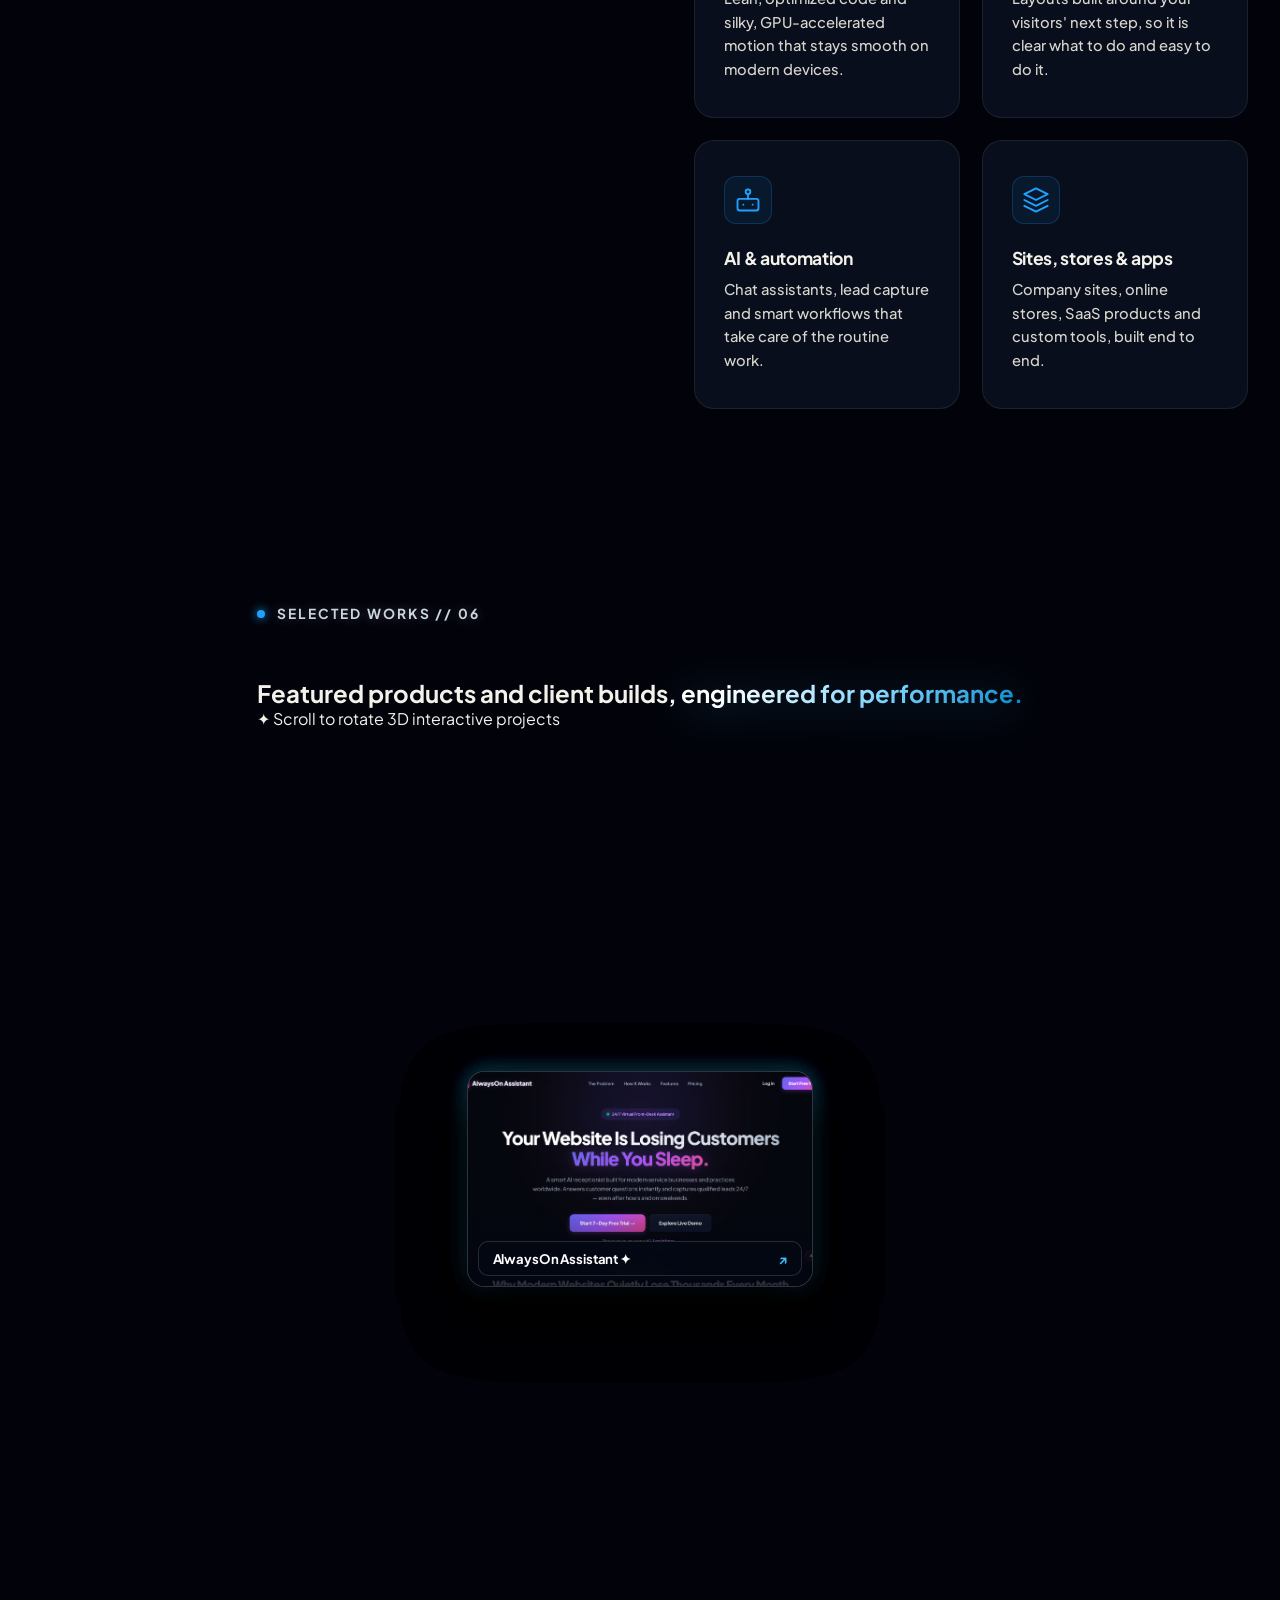
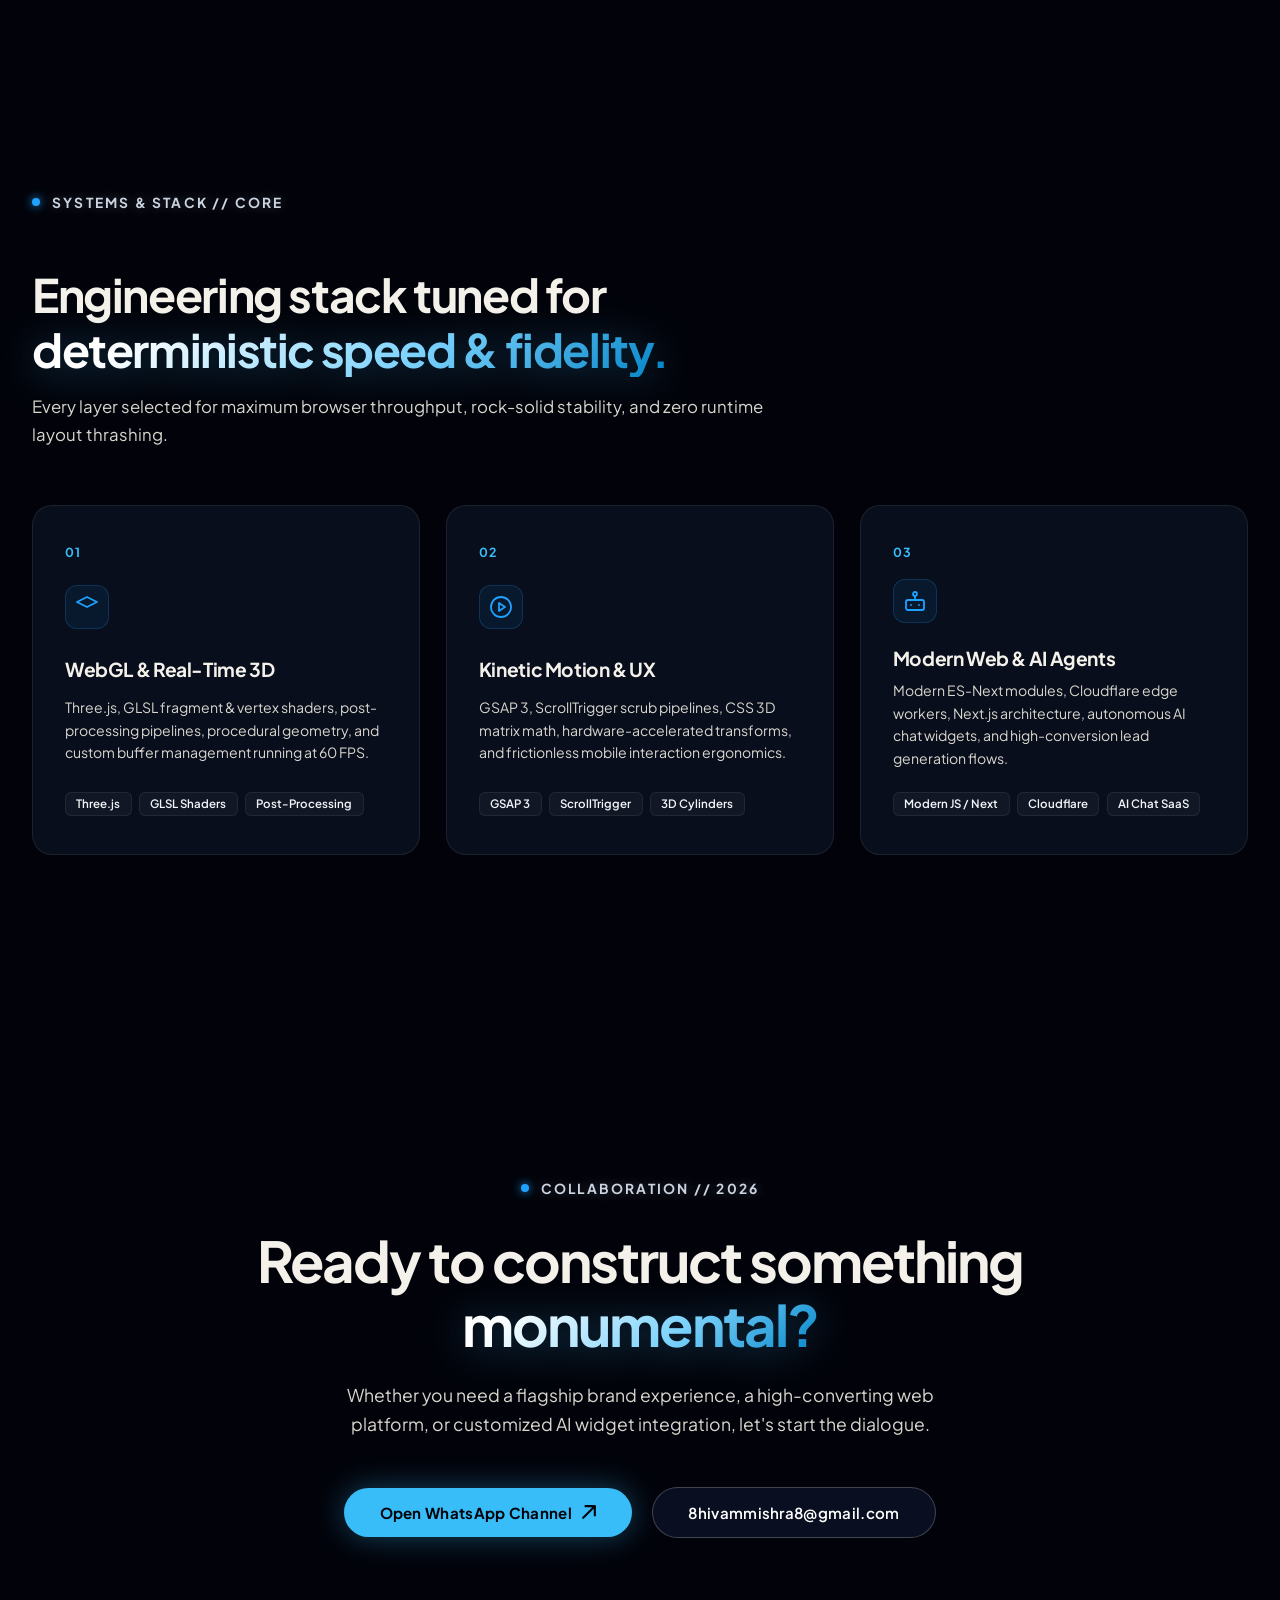
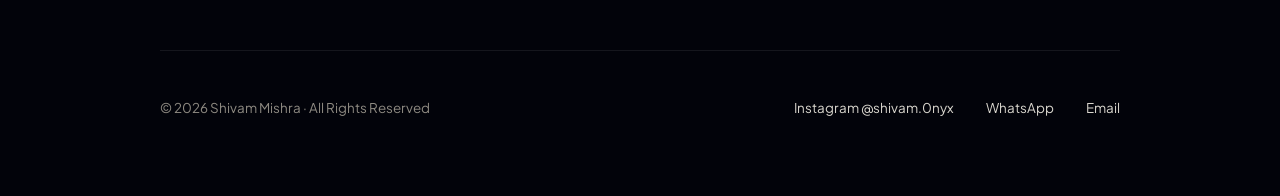
==== commit 628d8465: "Update index.html" ====
--- a/index.html
+++ b/index.html
@@ -3,19 +3,19 @@
 <head>
   <meta charset="UTF-8">
   <meta name="viewport" content="width=device-width, initial-scale=1.0, viewport-fit=cover">
-  <title>Shivam Mishra — A Web Developer Who Loves to Build</title>
-  <meta name="description" content="Designing and engineering high-impact digital experiences, web apps, and AI solutions with relentless focus on design, conversion, and speed.">
-  
-  <!-- Modern Clean Google Fonts -->
+  <title>Shivam Mishra — Web Developer &amp; Creative Technologist</title>
+  <meta name="description" content="Designing and engineering high-impact digital experiences, WebGL systems, and autonomous AI solutions with deterministic 60 FPS performance.">
+
+  <!-- Clean Google Fonts -->
   <link rel="preconnect" href="https://fonts.googleapis.com">
   <link rel="preconnect" href="https://fonts.gstatic.com" crossorigin>
   <link href="https://fonts.googleapis.com/css2?family=Plus+Jakarta+Sans:wght@300;400;500;600;700;800&display=swap" rel="stylesheet">
-  
+
   <!-- GSAP Core & ScrollTrigger -->
   <script src="https://cdnjs.cloudflare.com/ajax/libs/gsap/3.12.5/gsap.min.js"></script>
   <script src="https://cdnjs.cloudflare.com/ajax/libs/gsap/3.12.5/ScrollTrigger.min.js"></script>
 
-  <!-- Modern ES Module Import Map for Three.js 0.169.0 & Addons -->
+  <!-- Modern ES Module Import Map for Three.js 0.169.0 -->
   <script type="importmap">
   {
     "imports": {
@@ -24,23 +24,23 @@
     }
   }
   </script>
-  
-  <link rel="stylesheet" href="style.css?v=15">
+
+  <!-- Master Stylesheet -->
+  <link rel="stylesheet" href="style.css?v=20">
 </head>
 <body>
 
-  <!-- Fullscreen WebGL2 Cosmic Canvas -->
+  <!-- Fullscreen WebGL2 Cosmic Canvas (Fixed in Background) -->
   <canvas id="universe-canvas"></canvas>
 
-  <!-- Minimal Smart Header (72px Engineering-Grade) -->
-  <!-- Visuvate Morphing Header (Wide on Hero -> Floats as Pill Dock on Scroll) -->
+  <!-- Visuvate Morphing Header (Wide on Hero -> Floats as Compact Pill on Scroll) -->
   <header class="site-header" id="site-header">
     <nav class="nav-container" id="nav-container">
 
-      <!-- Left Logo (Visuvate Style) -->
+      <!-- Left Logo (Pure White Clean Typography - No Purple Link Style) -->
       <a href="#hero" class="nav-logo" aria-label="Shivam Mishra Home">
         <span class="logo-pulse-dot" aria-hidden="true"></span>
-        <span class="logo-brand">SHIVAM MISHRA</span>
+        <span class="logo-brand">SHIVAM</span>
       </a>
 
       <!-- Center Navigation Links -->
@@ -64,6 +64,7 @@
 
   <!-- Main Experience -->
   <main>
+
     <!-- HERO SECTION -->
     <section id="hero" class="hero-section">
       <div class="hero-content">
@@ -74,7 +75,7 @@
           <span class="title-line highlight-text">who loves to build.</span>
         </h1>
 
-        <!-- High-Impact Studio Subtitle -->
+        <!-- High-Impact Subtitle -->
         <p class="hero-subtitle" data-reveal="words">
           Websites, SaaS products and AI-powered apps, designed with care and engineered for speed.
         </p>
@@ -119,7 +120,7 @@
             <h2 class="about-headline" data-reveal="words">
               I design and build the <span class="highlight-text">websites, apps and tools</span> that businesses grow on.
             </h2>
-            
+
             <div class="about-exp-pill">
               <span class="exp-dot" aria-hidden="true"></span>
               <span class="exp-badge">Available for new projects</span>
@@ -137,24 +138,22 @@
 
             <!-- 4 Cards Grid (Electric Edge + SVG Line Icons) -->
             <div class="about-cards-grid" id="about-cards-grid">
-              
+
               <!-- Card 1: Bolt (Speed & 60 FPS) -->
-              <div class="about-card card-flow" data-card="1">
-                <div class="card__edge" aria-hidden="true"></div>
+              <div class="about-card" data-card="1">
                 <div class="about-card-inner">
                   <div class="card-icon" aria-hidden="true">
                     <svg width="28" height="28" viewBox="0 0 24 24" fill="none" stroke="#1FA2FF" stroke-width="1.6" stroke-linecap="round" stroke-linejoin="round">
                       <polygon points="13 2 3 14 12 14 11 22 21 10 12 10 13 2"></polygon>
                     </svg>
                   </div>
-                  <h3 class="card-title">Speed & 60 FPS</h3>
+                  <h3 class="card-title">Speed &amp; 60 FPS</h3>
                   <p class="card-desc">Lean, optimized code and silky, GPU-accelerated motion that stays smooth on modern devices.</p>
                 </div>
               </div>
 
               <!-- Card 2: Cursor-Click (Conversion-minded UX) -->
-              <div class="about-card card-flow" data-card="2">
-                <div class="card__edge" aria-hidden="true"></div>
+              <div class="about-card" data-card="2">
                 <div class="about-card-inner">
                   <div class="card-icon" aria-hidden="true">
                     <svg width="28" height="28" viewBox="0 0 24 24" fill="none" stroke="#1FA2FF" stroke-width="1.6" stroke-linecap="round" stroke-linejoin="round">
@@ -168,8 +167,7 @@
               </div>
 
               <!-- Card 3: Bot (AI & automation) -->
-              <div class="about-card card-flow" data-card="3">
-                <div class="card__edge" aria-hidden="true"></div>
+              <div class="about-card" data-card="3">
                 <div class="about-card-inner">
                   <div class="card-icon" aria-hidden="true">
                     <svg width="28" height="28" viewBox="0 0 24 24" fill="none" stroke="#1FA2FF" stroke-width="1.6" stroke-linecap="round" stroke-linejoin="round">
@@ -180,14 +178,13 @@
                       <line x1="16" y1="16" x2="16" y2="16"></line>
                     </svg>
                   </div>
-                  <h3 class="card-title">AI & automation</h3>
+                  <h3 class="card-title">AI &amp; automation</h3>
                   <p class="card-desc">Chat assistants, lead capture and smart workflows that take care of the routine work.</p>
                 </div>
               </div>
 
               <!-- Card 4: Layers (Sites, stores & apps) -->
-              <div class="about-card card-flow" data-card="4">
-                <div class="card__edge" aria-hidden="true"></div>
+              <div class="about-card" data-card="4">
                 <div class="about-card-inner">
                   <div class="card-icon" aria-hidden="true">
                     <svg width="28" height="28" viewBox="0 0 24 24" fill="none" stroke="#1FA2FF" stroke-width="1.6" stroke-linecap="round" stroke-linejoin="round">
@@ -196,7 +193,7 @@
                       <polyline points="2 12 12 17 22 12"></polyline>
                     </svg>
                   </div>
-                  <h3 class="card-title">Sites, stores & apps</h3>
+                  <h3 class="card-title">Sites, stores &amp; apps</h3>
                   <p class="card-desc">Company sites, online stores, SaaS products and custom tools, built end to end.</p>
                 </div>
               </div>
@@ -209,138 +206,262 @@
       </div>
     </section>
 
-    <!-- Slots for Upcoming Phases -->
-    <!-- ==== BLOCK 1: INDEX.HTML WORKS SECTION START ==== -->
-    <!-- VISUVATE TRUE 3D HELICAL VORTEX SHOWCASE -->
+    <!-- WORKS SECTION (CLEAN INTRO HEADER + 3D HELIX STAGE) -->
     <section id="works" class="visuvate-works-section">
 
-      <!-- Editorial Section Intro Header (Adds Clean Breathing Room) -->
-      <div class="works-intro-header">
+      <!-- 1. Dedicated Works Heading (Separates About & Works cleanly - NO collision with 3D cards) -->
+      <div class="works-intro-block">
         <div class="section-tag-wrap">
           <span class="tag-pulse-dot" aria-hidden="true"></span>
           <span class="section-tag">SELECTED WORKS // 06</span>
         </div>
-        <h2 class="works-intro-title">
-          Featured client builds &amp; <span class="highlight-text">flagship web architectures.</span>
+        <h2 class="works-headline">
+          Featured products and client builds, <span class="highlight-text">engineered for performance.</span>
         </h2>
-        <p class="works-intro-sub">
-          <span>✦ Scroll to rotate 3D project orbit</span>
+        <p class="works-cue">
+          <span>✦ Scroll to rotate 3D interactive projects</span>
         </p>
       </div>
 
-      <!-- Giant Luxury Serif Background Centerpiece (Visuvate Signature) -->
-      <div class="works-giant-bg" aria-hidden="true">WORKS</div>
-
-      <!-- 3D Helical Spiral Viewport -->
-      <div class="visuvate-stage" id="visuvate-stage">
-        <div class="visuvate-helix" id="visuvate-helix">
-
-          <!-- 01: Lumina Dental Studio -->
-          <article class="helix-card" data-helix-idx="0">
-            <a href="https://lumina-dental-studio-iota.vercel.app/" target="_blank" rel="noopener noreferrer" class="helix-card-link">
-              <div class="helix-card-glass">
-                <div class="helix-media">
-                  <img src="dental.jpg" alt="Lumina Dental Studio" loading="lazy" onerror="this.parentElement.classList.add('helix-fallback')">
-                  <div class="helix-media-shine"></div>
-                </div>
-                <div class="helix-meta-pill">
-                  <h4>Lumina Dental Studio</h4>
-                  <span class="helix-arrow">&nearr;</span>
-                </div>
-              </div>
-            </a>
-          </article>
-
-          <!-- 02: Ironcrest Roofing & Restoration -->
-          <article class="helix-card" data-helix-idx="1">
-            <a href="https://roofing-portfolio-two.vercel.app/" target="_blank" rel="noopener noreferrer" class="helix-card-link">
-              <div class="helix-card-glass">
-                <div class="helix-media">
-                  <img src="roofing.jpg" alt="Ironcrest Roofing & Restoration" loading="lazy" onerror="this.parentElement.classList.add('helix-fallback')">
-                  <div class="helix-media-shine"></div>
-                </div>
-                <div class="helix-meta-pill">
-                  <h4>Ironcrest Roofing</h4>
-                  <span class="helix-arrow">&nearr;</span>
-                </div>
-              </div>
-            </a>
-          </article>
-
-          <!-- 03: Cinder & Cedar Coffee Roasters -->
-          <article class="helix-card" data-helix-idx="2">
-            <a href="https://cinder-cedar-coffee-roasters.vercel.app/" target="_blank" rel="noopener noreferrer" class="helix-card-link">
-              <div class="helix-card-glass">
-                <div class="helix-media">
-                  <img src="coffee.jpg" alt="Cinder & Cedar Coffee Roasters" loading="lazy" onerror="this.parentElement.classList.add('helix-fallback')">
-                  <div class="helix-media-shine"></div>
-                </div>
-                <div class="helix-meta-pill">
-                  <h4>Cinder &amp; Cedar Coffee</h4>
-                  <span class="helix-arrow">&nearr;</span>
-                </div>
-              </div>
-            </a>
-          </article>
-
-          <!-- 04: Sunstone Valley Comfort Co. -->
-          <article class="helix-card" data-helix-idx="3">
-            <a href="https://sunstone-valley-hva.sm5233476.workers.dev/" target="_blank" rel="noopener noreferrer" class="helix-card-link">
-              <div class="helix-card-glass">
-                <div class="helix-media">
-                  <img src="hvac.jpg" alt="Sunstone Valley Comfort Co." loading="lazy" onerror="this.parentElement.classList.add('helix-fallback')">
-                  <div class="helix-media-shine"></div>
-                </div>
-                <div class="helix-meta-pill">
-                  <h4>Sunstone Comfort Co.</h4>
-                  <span class="helix-arrow">&nearr;</span>
-                </div>
-              </div>
-            </a>
-          </article>
-
-          <!-- 05: Basil & Fire Neapolitan Pizzeria -->
-          <article class="helix-card" data-helix-idx="4">
-            <a href="https://basil-fire-ordering.vercel.app/" target="_blank" rel="noopener noreferrer" class="helix-card-link">
-              <div class="helix-card-glass">
-                <div class="helix-media">
-                  <img src="pizza.jpg" alt="Basil & Fire Neapolitan Pizzeria" loading="lazy" onerror="this.parentElement.classList.add('helix-fallback')">
-                  <div class="helix-media-shine"></div>
-                </div>
-                <div class="helix-meta-pill">
-                  <h4>Basil &amp; Fire Pizzeria</h4>
-                  <span class="helix-arrow">&nearr;</span>
-                </div>
-              </div>
-            </a>
-          </article>
-
-          <!-- 06: AlwaysOn Assistant -->
-          <article class="helix-card" data-helix-idx="5">
-            <a href="https://alwayson-assistant.vercel.app/" target="_blank" rel="noopener noreferrer" class="helix-card-link">
-              <div class="helix-card-glass helix-live-saas">
-                <div class="helix-media">
-                  <img src="alwayson.jpg" alt="AlwaysOn Assistant Live Product" loading="lazy" onerror="this.parentElement.classList.add('helix-fallback')">
-                  <div class="helix-media-shine"></div>
-                </div>
-                <div class="helix-meta-pill pill-live">
-                  <h4>AlwaysOn Assistant ✦</h4>
-                  <span class="helix-arrow">&nearr;</span>
-                </div>
-              </div>
-            </a>
-          </article>
-
+      <!-- 2. Pinned 3D Helical Helix Stage (Zero Text Clutter Behind/Over Cards) -->
+      <div class="visuvate-stage-pin" id="visuvate-stage-pin">
+        <div class="visuvate-stage" id="visuvate-stage">
+          <div class="visuvate-helix" id="visuvate-helix">
+
+            <!-- PROJECT 01: Lumina Dental Studio -->
+            <article class="helix-card" data-helix-idx="0">
+              <a href="https://lumina-dental-studio-iota.vercel.app/" target="_blank" rel="noopener noreferrer" class="helix-card-link">
+                <div class="helix-card-glass">
+                  <div class="helix-media">
+                    <img src="dental.jpg" alt="Lumina Dental Studio" loading="lazy" onerror="this.parentElement.classList.add('helix-fallback')">
+                    <div class="helix-media-shine"></div>
+                  </div>
+                  <div class="helix-meta-pill">
+                    <h4>Lumina Dental Studio</h4>
+                    <span class="helix-arrow">&nearr;</span>
+                  </div>
+                </div>
+              </a>
+            </article>
+
+            <!-- PROJECT 02: Ironcrest Roofing & Restoration -->
+            <article class="helix-card" data-helix-idx="1">
+              <a href="https://roofing-portfolio-two.vercel.app/" target="_blank" rel="noopener noreferrer" class="helix-card-link">
+                <div class="helix-card-glass">
+                  <div class="helix-media">
+                    <img src="roofing.jpg" alt="Ironcrest Roofing & Restoration" loading="lazy" onerror="this.parentElement.classList.add('helix-fallback')">
+                    <div class="helix-media-shine"></div>
+                  </div>
+                  <div class="helix-meta-pill">
+                    <h4>Ironcrest Roofing</h4>
+                    <span class="helix-arrow">&nearr;</span>
+                  </div>
+                </div>
+              </a>
+            </article>
+
+            <!-- PROJECT 03: Cinder & Cedar Coffee Roasters -->
+            <article class="helix-card" data-helix-idx="2">
+              <a href="https://cinder-cedar-coffee-roasters.vercel.app/" target="_blank" rel="noopener noreferrer" class="helix-card-link">
+                <div class="helix-card-glass">
+                  <div class="helix-media">
+                    <img src="coffee.jpg" alt="Cinder & Cedar Coffee Roasters" loading="lazy" onerror="this.parentElement.classList.add('helix-fallback')">
+                    <div class="helix-media-shine"></div>
+                  </div>
+                  <div class="helix-meta-pill">
+                    <h4>Cinder &amp; Cedar Coffee</h4>
+                    <span class="helix-arrow">&nearr;</span>
+                  </div>
+                </div>
+              </a>
+            </article>
+
+            <!-- PROJECT 04: Sunstone Valley Comfort Co. -->
+            <article class="helix-card" data-helix-idx="3">
+              <a href="https://sunstone-valley-hva.sm5233476.workers.dev/" target="_blank" rel="noopener noreferrer" class="helix-card-link">
+                <div class="helix-card-glass">
+                  <div class="helix-media">
+                    <img src="hvac.jpg" alt="Sunstone Valley Comfort Co." loading="lazy" onerror="this.parentElement.classList.add('helix-fallback')">
+                    <div class="helix-media-shine"></div>
+                  </div>
+                  <div class="helix-meta-pill">
+                    <h4>Sunstone Comfort Co.</h4>
+                    <span class="helix-arrow">&nearr;</span>
+                  </div>
+                </div>
+              </a>
+            </article>
+
+            <!-- PROJECT 05: Basil & Fire Neapolitan Pizzeria -->
+            <article class="helix-card" data-helix-idx="4">
+              <a href="https://basil-fire-ordering.vercel.app/" target="_blank" rel="noopener noreferrer" class="helix-card-link">
+                <div class="helix-card-glass">
+                  <div class="helix-media">
+                    <img src="pizza.jpg" alt="Basil & Fire Neapolitan Pizzeria" loading="lazy" onerror="this.parentElement.classList.add('helix-fallback')">
+                    <div class="helix-media-shine"></div>
+                  </div>
+                  <div class="helix-meta-pill">
+                    <h4>Basil &amp; Fire Pizzeria</h4>
+                    <span class="helix-arrow">&nearr;</span>
+                  </div>
+                </div>
+              </a>
+            </article>
+
+            <!-- PROJECT 06: AlwaysOn Assistant -->
+            <article class="helix-card" data-helix-idx="5">
+              <a href="https://alwayson-assistant.vercel.app/" target="_blank" rel="noopener noreferrer" class="helix-card-link">
+                <div class="helix-card-glass helix-live-saas">
+                  <div class="helix-media">
+                    <img src="alwayson.jpg" alt="AlwaysOn Assistant Live Product" loading="lazy" onerror="this.parentElement.classList.add('helix-fallback')">
+                    <div class="helix-media-shine"></div>
+                  </div>
+                  <div class="helix-meta-pill pill-live">
+                    <h4>AlwaysOn Assistant ✦</h4>
+                    <span class="helix-arrow">&nearr;</span>
+                  </div>
+                </div>
+              </a>
+            </article>
+
+          </div>
         </div>
       </div>
 
     </section>
-<!-- ==== BLOCK 1: INDEX.HTML WORKS SECTION END ==== -->
-    <!-- @@SLOT:skills @@ -->
-    <!-- @@SLOT:contact @@ -->
+
+    <!-- SKILLS & ARCHITECTURE SECTION -->
+    <section id="skills" class="skills-section">
+      <div class="skills-container">
+
+        <!-- Section Label -->
+        <div class="section-tag-wrap">
+          <span class="tag-pulse-dot" aria-hidden="true"></span>
+          <span class="section-tag">SYSTEMS &amp; STACK // CORE</span>
+        </div>
+
+        <div class="skills-header-wrap">
+          <h2 class="skills-headline">
+            Engineering stack tuned for <span class="highlight-text">deterministic speed &amp; fidelity.</span>
+          </h2>
+          <p class="skills-subtitle">
+            Every layer selected for maximum browser throughput, rock-solid stability, and zero runtime layout thrashing.
+          </p>
+        </div>
+
+        <!-- 3-Column Obsidian Bento Grid -->
+        <div class="skills-bento-grid">
+
+          <!-- Tile 1: 3D & Graphics -->
+          <div class="skills-tile">
+            <div class="tile-number">01</div>
+            <div class="tile-icon-box">
+              <svg width="24" height="24" viewBox="0 0 24 24" fill="none" stroke="#1FA2FF" stroke-width="1.8" stroke-linecap="round" stroke-linejoin="round">
+                <polygon points="12 2 2 7 12 12 22 7 12 2"></polyline>
+                <polyline points="2 17 12 22 22 17"></polyline>
+                <polyline points="2 12 12 17 22 12"></polyline>
+              </svg>
+            </div>
+            <h3 class="tile-title">WebGL &amp; Real-Time 3D</h3>
+            <p class="tile-desc">Three.js, GLSL fragment &amp; vertex shaders, post-processing pipelines, procedural geometry, and custom buffer management running at 60 FPS.</p>
+            <div class="tile-tags">
+              <span>Three.js</span>
+              <span>GLSL Shaders</span>
+              <span>Post-Processing</span>
+            </div>
+          </div>
+
+          <!-- Tile 2: Interface & Animation -->
+          <div class="skills-tile">
+            <div class="tile-number">02</div>
+            <div class="tile-icon-box">
+              <svg width="24" height="24" viewBox="0 0 24 24" fill="none" stroke="#1FA2FF" stroke-width="1.8" stroke-linecap="round" stroke-linejoin="round">
+                <circle cx="12" cy="12" r="10"></circle>
+                <polygon points="10 8 16 12 10 16 10 8"></polygon>
+              </svg>
+            </div>
+            <h3 class="tile-title">Kinetic Motion &amp; UX</h3>
+            <p class="tile-desc">GSAP 3, ScrollTrigger scrub pipelines, CSS 3D matrix math, hardware-accelerated transforms, and frictionless mobile interaction ergonomics.</p>
+            <div class="tile-tags">
+              <span>GSAP 3</span>
+              <span>ScrollTrigger</span>
+              <span>3D Cylinders</span>
+            </div>
+          </div>
+
+          <!-- Tile 3: Modern Web & AI -->
+          <div class="skills-tile">
+            <div class="tile-number">03</div>
+            <div class="tile-icon-box">
+              <svg width="24" height="24" viewBox="0 0 24 24" fill="none" stroke="#1FA2FF" stroke-width="1.8" stroke-linecap="round" stroke-linejoin="round">
+                <rect x="3" y="11" width="18" height="10" rx="2"></rect>
+                <circle cx="12" cy="5" r="2"></circle>
+                <path d="M12 7v4"></path>
+                <line x1="8" y1="16" x2="8" y2="16"></line>
+                <line x1="16" y1="16" x2="16" y2="16"></line>
+              </svg>
+            </div>
+            <h3 class="tile-title">Modern Web &amp; AI Agents</h3>
+            <p class="tile-desc">Modern ES-Next modules, Cloudflare edge workers, Next.js architecture, autonomous AI chat widgets, and high-conversion lead generation flows.</p>
+            <div class="tile-tags">
+              <span>Modern JS / Next</span>
+              <span>Cloudflare</span>
+              <span>AI Chat SaaS</span>
+            </div>
+          </div>
+
+        </div>
+
+      </div>
+    </section>
+
+    <!-- CONTACT & FOOTER SECTION -->
+    <section id="contact" class="contact-section">
+      <div class="contact-container">
+
+        <!-- Section Label -->
+        <div class="section-tag-wrap contact-tag-wrap">
+          <span class="tag-pulse-dot" aria-hidden="true"></span>
+          <span class="section-tag">COLLABORATION // 2026</span>
+        </div>
+
+        <!-- Headline -->
+        <h2 class="contact-headline">
+          Ready to construct something <span class="highlight-text">monumental?</span>
+        </h2>
+        <p class="contact-subtitle">
+          Whether you need a flagship brand experience, a high-converting web platform, or customized AI widget integration, let's start the dialogue.
+        </p>
+
+        <!-- Main Action Buttons -->
+        <div class="contact-actions">
+          <a href="https://wa.me/919899452192?text=Hi%20Shivam,%20let's%20build%20something%20extraordinary." target="_blank" rel="noopener noreferrer" class="btn-contact-primary">
+            <span>Open WhatsApp Channel</span>
+            <svg width="14" height="14" viewBox="0 0 12 12" fill="none"><path d="M1 11L11 1H3M11 1V9" stroke="currentColor" stroke-width="1.8" stroke-linecap="round" stroke-linejoin="round"/></svg>
+          </a>
+          <a href="mailto:8hivammishra8@gmail.com" class="btn-contact-secondary">
+            <span>8hivammishra8@gmail.com</span>
+          </a>
+        </div>
+
+        <!-- Sleek Footer Bar -->
+        <footer class="site-footer">
+          <div class="footer-copy">
+            &copy; 2026 Shivam Mishra &middot; All Rights Reserved
+          </div>
+          <div class="footer-links">
+            <a href="https://instagram.com/shivam.0nyx" target="_blank" rel="noopener noreferrer">Instagram @shivam.0nyx</a>
+            <a href="https://wa.me/919899452192" target="_blank" rel="noopener noreferrer">WhatsApp</a>
+            <a href="mailto:8hivammishra8@gmail.com">Email</a>
+          </div>
+        </footer>
+
+      </div>
+    </section>
+
   </main>
 
   <!-- Main ES Module Script -->
-  <script type="module" src="main.js?v=15"></script>
+  <script type="module" src="main.js?v=20"></script>
 </body>
 </html>
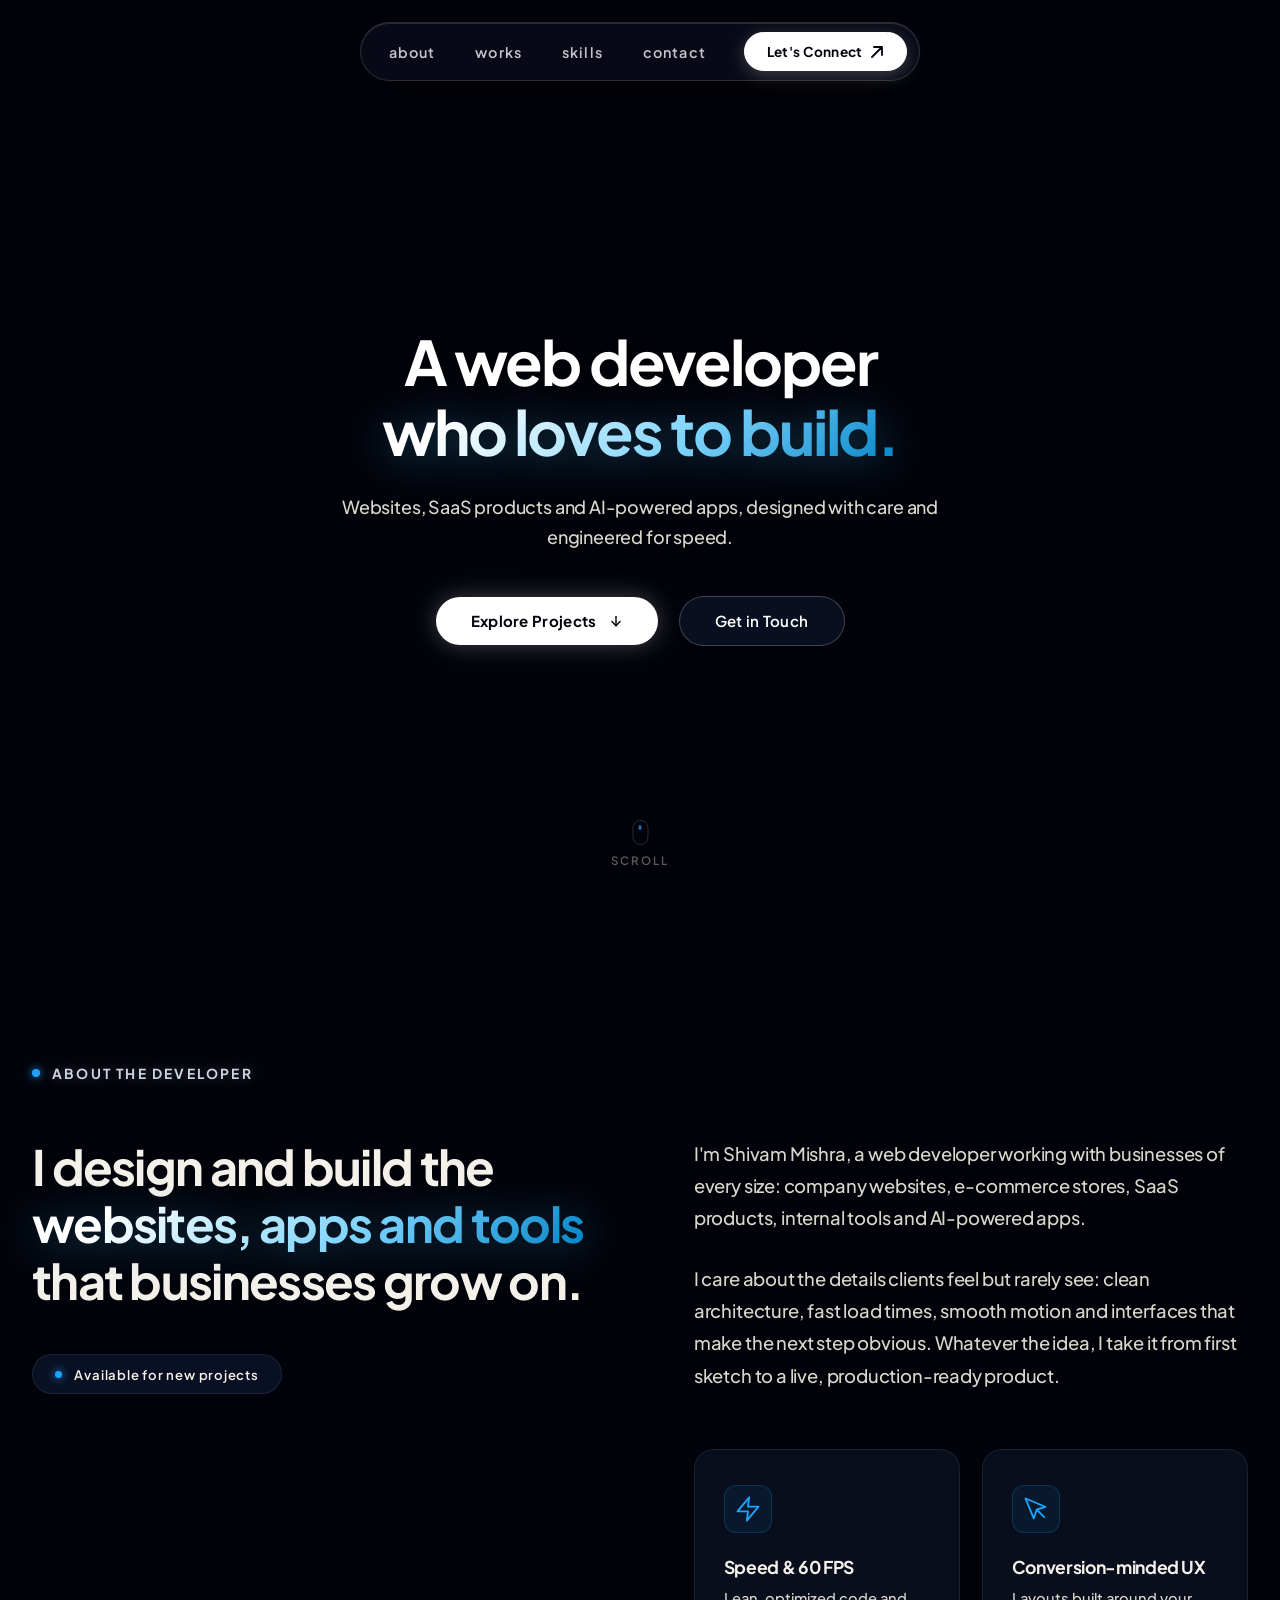
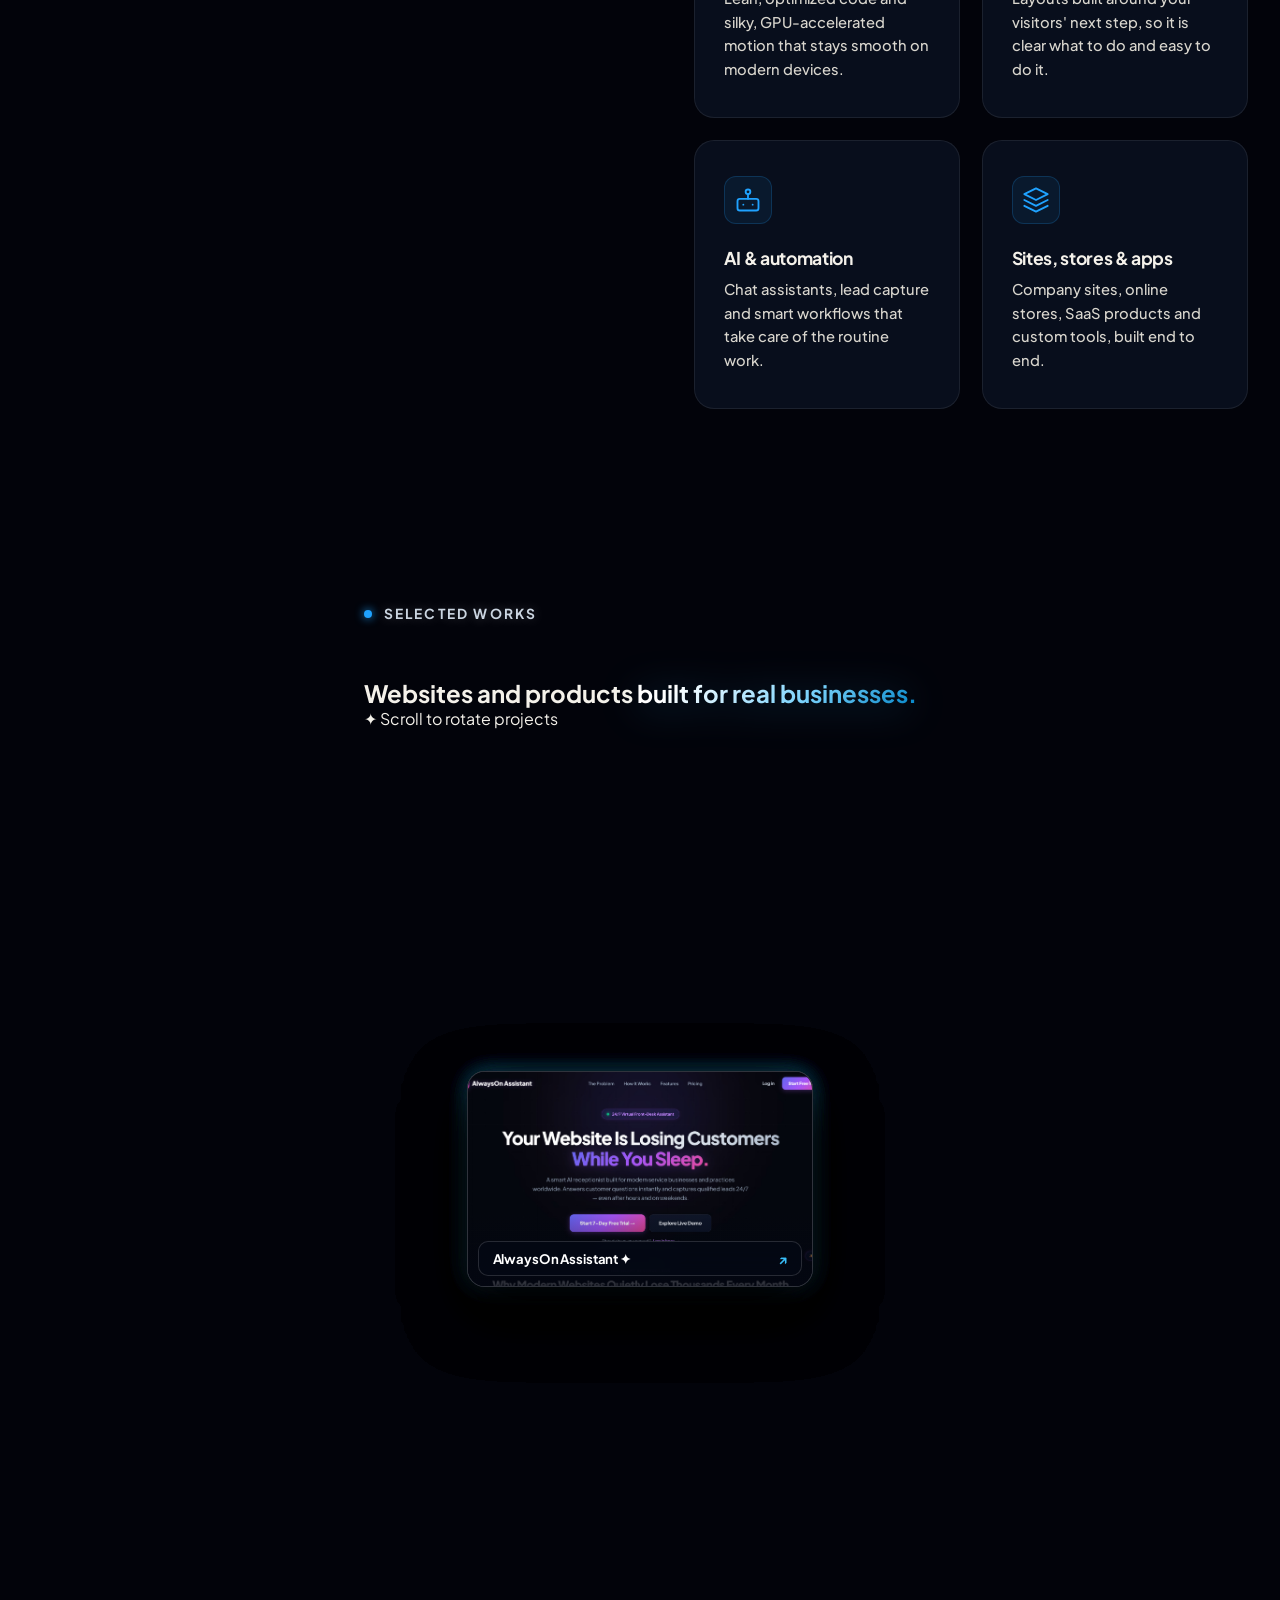
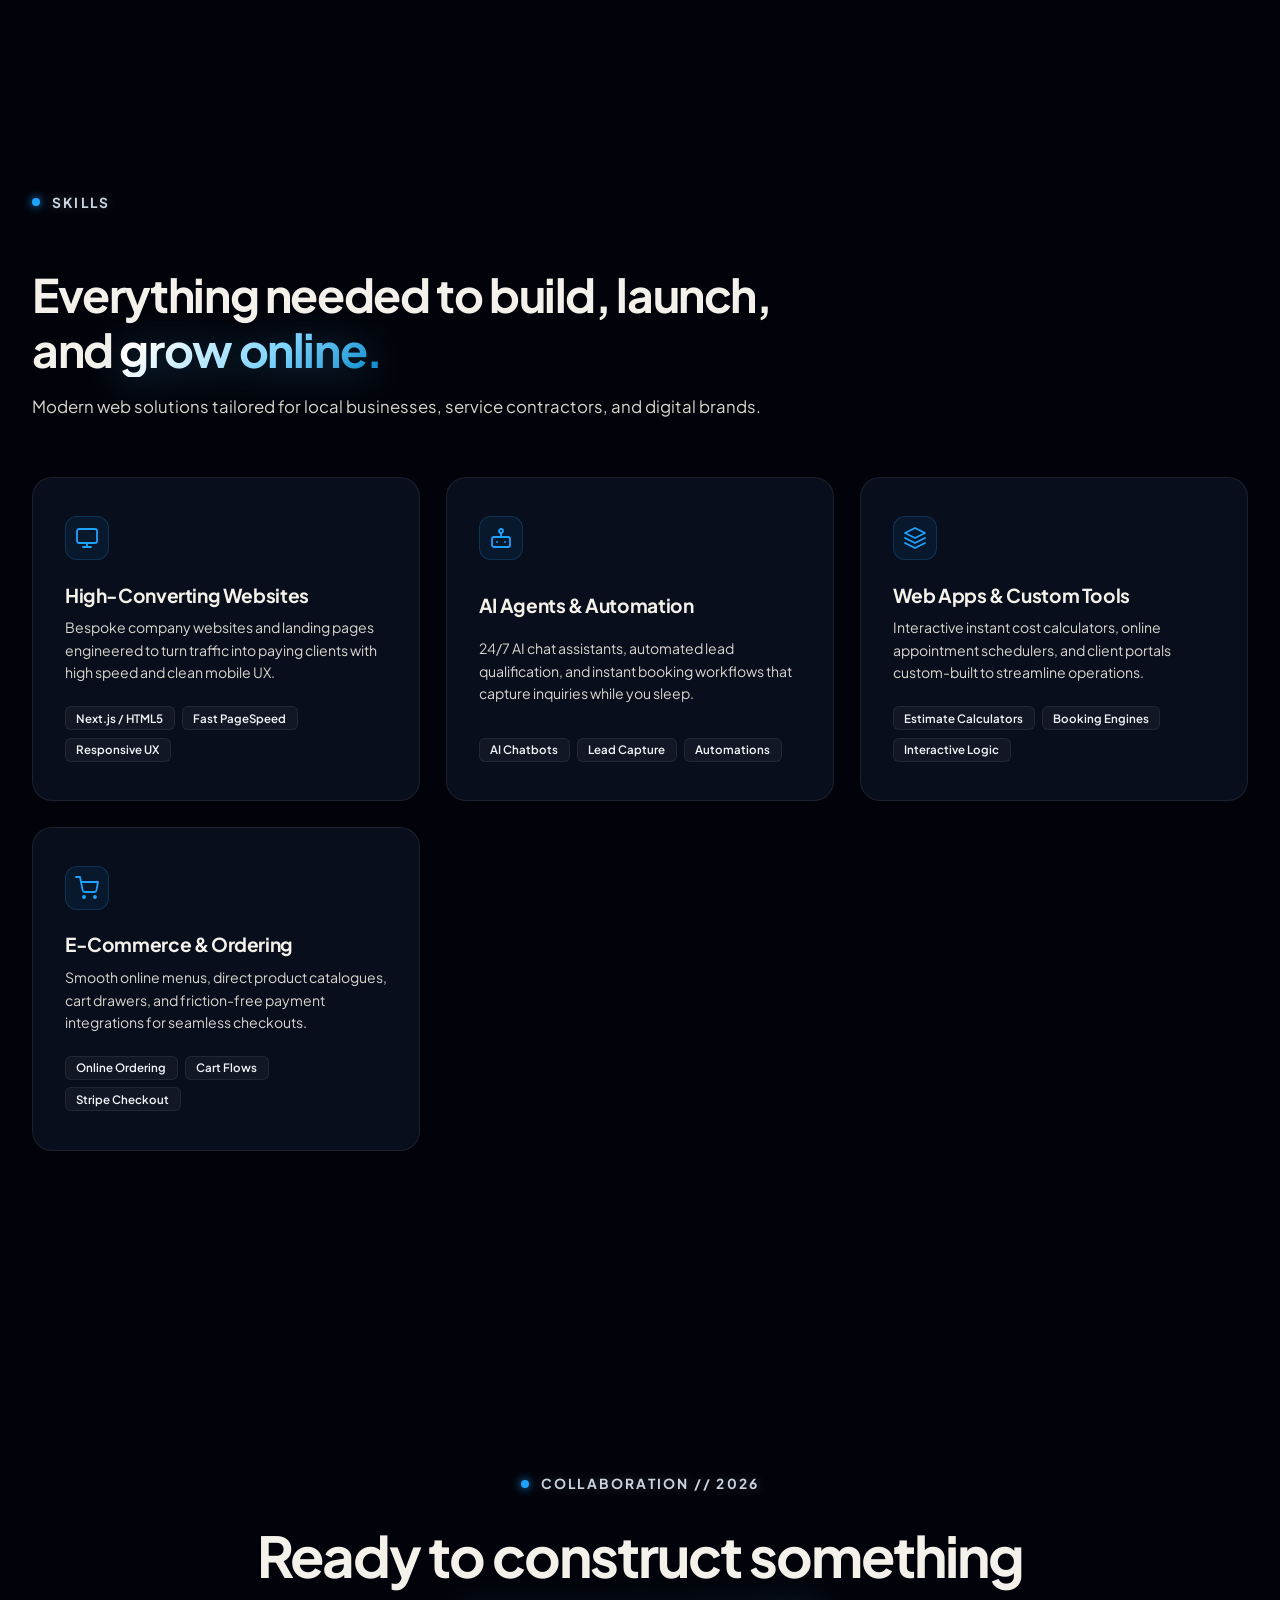
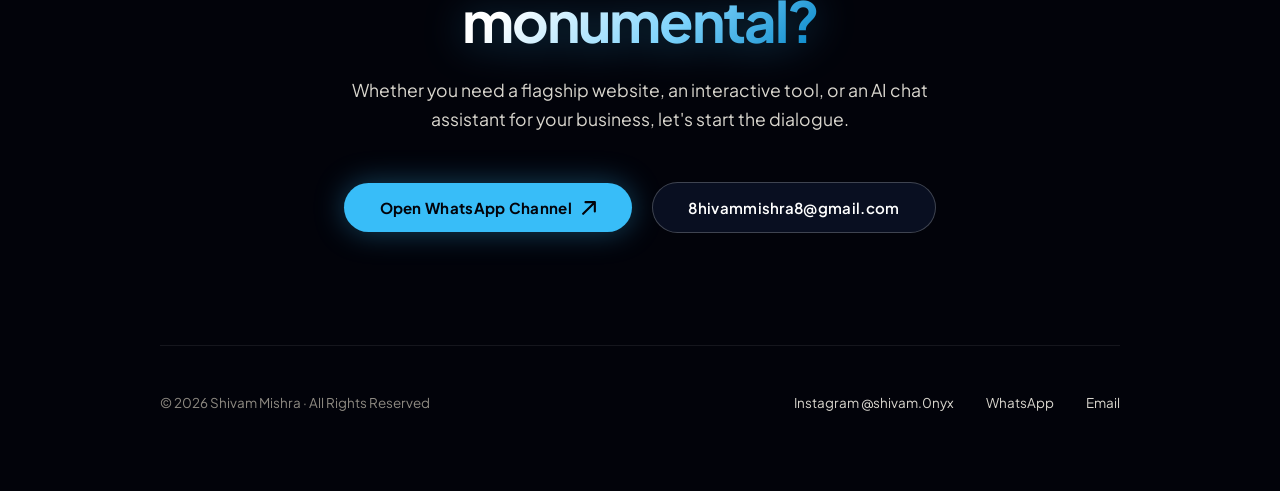
==== commit 36ce31ce: "Update index.html" ====
--- a/index.html
+++ b/index.html
@@ -3,10 +3,10 @@
 <head>
   <meta charset="UTF-8">
   <meta name="viewport" content="width=device-width, initial-scale=1.0, viewport-fit=cover">
-  <title>Shivam Mishra — Web Developer &amp; Creative Technologist</title>
-  <meta name="description" content="Designing and engineering high-impact digital experiences, WebGL systems, and autonomous AI solutions with deterministic 60 FPS performance.">
-
-  <!-- Clean Google Fonts -->
+  <title>Shivam Mishra — Web Developer &amp; AI Builder</title>
+  <meta name="description" content="Websites, SaaS products and AI-powered apps, designed with care and engineered for speed.">
+
+  <!-- Google Fonts -->
   <link rel="preconnect" href="https://fonts.googleapis.com">
   <link rel="preconnect" href="https://fonts.gstatic.com" crossorigin>
   <link href="https://fonts.googleapis.com/css2?family=Plus+Jakarta+Sans:wght@300;400;500;600;700;800&display=swap" rel="stylesheet">
@@ -26,7 +26,7 @@
   </script>
 
   <!-- Master Stylesheet -->
-  <link rel="stylesheet" href="style.css?v=20">
+  <link rel="stylesheet" href="style.css?v=25">
 </head>
 <body>
 
@@ -37,13 +37,7 @@
   <header class="site-header" id="site-header">
     <nav class="nav-container" id="nav-container">
 
-      <!-- Left Logo (Pure White Clean Typography - No Purple Link Style) -->
-      <a href="#hero" class="nav-logo" aria-label="Shivam Mishra Home">
-        <span class="logo-pulse-dot" aria-hidden="true"></span>
-        <span class="logo-brand">SHIVAM</span>
-      </a>
-
-      <!-- Center Navigation Links -->
+      <!-- Left Navigation Links (No extra logo text) -->
       <div class="nav-links" id="nav-links">
         <a href="#about" class="nav-item" data-nav="about">about</a>
         <a href="#works" class="nav-item" data-nav="works">works</a>
@@ -56,7 +50,7 @@
       <!-- Right CTA Button -->
       <a href="https://wa.me/919899452192?text=Hi%20Shivam,%20let's%20build%20something%20extraordinary." class="btn-connect" target="_blank" rel="noopener noreferrer">
         <span>Let's Connect</span>
-        <svg width="12" height="12" viewBox="0 0 12 12" fill="none"><path d="M1 11L11 1M11 1H3M11 1V9" stroke="currentColor" stroke-width="1.8" stroke-linecap="round" stroke-linejoin="round"/></svg>
+        <svg width="12" height="12" viewBox="0 0 12 12" fill="none"><path d="M1 11L11 1H3M11 1H3M11 1V9" stroke="currentColor" stroke-width="1.8" stroke-linecap="round" stroke-linejoin="round"/></svg>
       </a>
 
     </nav>
@@ -69,18 +63,15 @@
     <section id="hero" class="hero-section">
       <div class="hero-content">
 
-        <!-- Architectural 2-Line Headline -->
         <h1 class="hero-title" data-reveal="words">
           <span class="title-line">A web developer</span>
           <span class="title-line highlight-text">who loves to build.</span>
         </h1>
 
-        <!-- High-Impact Subtitle -->
         <p class="hero-subtitle" data-reveal="words">
           Websites, SaaS products and AI-powered apps, designed with care and engineered for speed.
         </p>
 
-        <!-- Luxury Glass Action Buttons -->
         <div class="hero-actions">
           <a href="#works" class="btn-hero-primary">
             <span>Explore Projects</span>
@@ -93,7 +84,6 @@
 
       </div>
 
-      <!-- Minimal Bottom Scroll Cue -->
       <div class="hero-scroll">
         <div class="scroll-track">
           <div class="scroll-pill"></div>
@@ -106,16 +96,13 @@
     <section id="about" class="about-section">
       <div class="about-container">
 
-        <!-- Section Label: Luminous Silver Tag -->
         <div class="section-tag-wrap">
           <span class="tag-pulse-dot" aria-hidden="true"></span>
           <span class="section-tag">ABOUT THE DEVELOPER</span>
         </div>
 
-        <!-- 2-Column Editorial Grid -->
         <div class="about-grid">
 
-          <!-- Left Column: Headline & Status Badge -->
           <div class="about-left">
             <h2 class="about-headline" data-reveal="words">
               I design and build the <span class="highlight-text">websites, apps and tools</span> that businesses grow on.
@@ -127,7 +114,6 @@
             </div>
           </div>
 
-          <!-- Right Column: Narrative Paragraphs & 4 SVG Cards -->
           <div class="about-right">
             <p class="about-p" data-reveal="words">
               I'm Shivam Mishra, a web developer working with businesses of every size: company websites, e-commerce stores, SaaS products, internal tools and AI-powered apps.
@@ -136,10 +122,8 @@
               I care about the details clients feel but rarely see: clean architecture, fast load times, smooth motion and interfaces that make the next step obvious. Whatever the idea, I take it from first sketch to a live, production-ready product.
             </p>
 
-            <!-- 4 Cards Grid (Electric Edge + SVG Line Icons) -->
             <div class="about-cards-grid" id="about-cards-grid">
 
-              <!-- Card 1: Bolt (Speed & 60 FPS) -->
               <div class="about-card" data-card="1">
                 <div class="about-card-inner">
                   <div class="card-icon" aria-hidden="true">
@@ -152,7 +136,6 @@
                 </div>
               </div>
 
-              <!-- Card 2: Cursor-Click (Conversion-minded UX) -->
               <div class="about-card" data-card="2">
                 <div class="about-card-inner">
                   <div class="card-icon" aria-hidden="true">
@@ -166,7 +149,6 @@
                 </div>
               </div>
 
-              <!-- Card 3: Bot (AI & automation) -->
               <div class="about-card" data-card="3">
                 <div class="about-card-inner">
                   <div class="card-icon" aria-hidden="true">
@@ -183,7 +165,6 @@
                 </div>
               </div>
 
-              <!-- Card 4: Layers (Sites, stores & apps) -->
               <div class="about-card" data-card="4">
                 <div class="about-card-inner">
                   <div class="card-icon" aria-hidden="true">
@@ -206,24 +187,24 @@
       </div>
     </section>
 
-    <!-- WORKS SECTION (CLEAN INTRO HEADER + 3D HELIX STAGE) -->
+    <!-- WORKS SECTION -->
     <section id="works" class="visuvate-works-section">
 
-      <!-- 1. Dedicated Works Heading (Separates About & Works cleanly - NO collision with 3D cards) -->
+      <!-- Simple Clean Intro Header (Zero Collision with 3D Orbit) -->
       <div class="works-intro-block">
         <div class="section-tag-wrap">
           <span class="tag-pulse-dot" aria-hidden="true"></span>
-          <span class="section-tag">SELECTED WORKS // 06</span>
+          <span class="section-tag">SELECTED WORKS</span>
         </div>
         <h2 class="works-headline">
-          Featured products and client builds, <span class="highlight-text">engineered for performance.</span>
+          Websites and products <span class="highlight-text">built for real businesses.</span>
         </h2>
         <p class="works-cue">
-          <span>✦ Scroll to rotate 3D interactive projects</span>
+          <span>✦ Scroll to rotate projects</span>
         </p>
       </div>
 
-      <!-- 2. Pinned 3D Helical Helix Stage (Zero Text Clutter Behind/Over Cards) -->
+      <!-- 3D Helical Helix Stage (Cards Orbit Cleanly) -->
       <div class="visuvate-stage-pin" id="visuvate-stage-pin">
         <div class="visuvate-stage" id="visuvate-stage">
           <div class="visuvate-helix" id="visuvate-helix">
@@ -330,68 +311,47 @@
 
     </section>
 
-    <!-- SKILLS & ARCHITECTURE SECTION -->
+    <!-- SKILLS SECTION -->
     <section id="skills" class="skills-section">
       <div class="skills-container">
 
-        <!-- Section Label -->
         <div class="section-tag-wrap">
           <span class="tag-pulse-dot" aria-hidden="true"></span>
-          <span class="section-tag">SYSTEMS &amp; STACK // CORE</span>
+          <span class="section-tag">SKILLS</span>
         </div>
 
         <div class="skills-header-wrap">
           <h2 class="skills-headline">
-            Engineering stack tuned for <span class="highlight-text">deterministic speed &amp; fidelity.</span>
+            Everything needed to build, launch, and <span class="highlight-text">grow online.</span>
           </h2>
           <p class="skills-subtitle">
-            Every layer selected for maximum browser throughput, rock-solid stability, and zero runtime layout thrashing.
+            Modern web solutions tailored for local businesses, service contractors, and digital brands.
           </p>
         </div>
 
-        <!-- 3-Column Obsidian Bento Grid -->
+        <!-- 4-Card Client Services Bento Grid -->
         <div class="skills-bento-grid">
 
-          <!-- Tile 1: 3D & Graphics -->
+          <!-- Skill 1 -->
           <div class="skills-tile">
-            <div class="tile-number">01</div>
             <div class="tile-icon-box">
               <svg width="24" height="24" viewBox="0 0 24 24" fill="none" stroke="#1FA2FF" stroke-width="1.8" stroke-linecap="round" stroke-linejoin="round">
-                <polygon points="12 2 2 7 12 12 22 7 12 2"></polyline>
-                <polyline points="2 17 12 22 22 17"></polyline>
-                <polyline points="2 12 12 17 22 12"></polyline>
+                <rect x="2" y="3" width="20" height="14" rx="2" ry="2"></rect>
+                <line x1="8" y1="21" x2="16" y2="21"></line>
+                <line x1="12" y1="17" x2="12" y2="21"></line>
               </svg>
             </div>
-            <h3 class="tile-title">WebGL &amp; Real-Time 3D</h3>
-            <p class="tile-desc">Three.js, GLSL fragment &amp; vertex shaders, post-processing pipelines, procedural geometry, and custom buffer management running at 60 FPS.</p>
+            <h3 class="tile-title">High-Converting Websites</h3>
+            <p class="tile-desc">Bespoke company websites and landing pages engineered to turn traffic into paying clients with high speed and clean mobile UX.</p>
             <div class="tile-tags">
-              <span>Three.js</span>
-              <span>GLSL Shaders</span>
-              <span>Post-Processing</span>
-            </div>
-          </div>
-
-          <!-- Tile 2: Interface & Animation -->
+              <span>Next.js / HTML5</span>
+              <span>Fast PageSpeed</span>
+              <span>Responsive UX</span>
+            </div>
+          </div>
+
+          <!-- Skill 2 -->
           <div class="skills-tile">
-            <div class="tile-number">02</div>
-            <div class="tile-icon-box">
-              <svg width="24" height="24" viewBox="0 0 24 24" fill="none" stroke="#1FA2FF" stroke-width="1.8" stroke-linecap="round" stroke-linejoin="round">
-                <circle cx="12" cy="12" r="10"></circle>
-                <polygon points="10 8 16 12 10 16 10 8"></polygon>
-              </svg>
-            </div>
-            <h3 class="tile-title">Kinetic Motion &amp; UX</h3>
-            <p class="tile-desc">GSAP 3, ScrollTrigger scrub pipelines, CSS 3D matrix math, hardware-accelerated transforms, and frictionless mobile interaction ergonomics.</p>
-            <div class="tile-tags">
-              <span>GSAP 3</span>
-              <span>ScrollTrigger</span>
-              <span>3D Cylinders</span>
-            </div>
-          </div>
-
-          <!-- Tile 3: Modern Web & AI -->
-          <div class="skills-tile">
-            <div class="tile-number">03</div>
             <div class="tile-icon-box">
               <svg width="24" height="24" viewBox="0 0 24 24" fill="none" stroke="#1FA2FF" stroke-width="1.8" stroke-linecap="round" stroke-linejoin="round">
                 <rect x="3" y="11" width="18" height="10" rx="2"></rect>
@@ -401,12 +361,48 @@
                 <line x1="16" y1="16" x2="16" y2="16"></line>
               </svg>
             </div>
-            <h3 class="tile-title">Modern Web &amp; AI Agents</h3>
-            <p class="tile-desc">Modern ES-Next modules, Cloudflare edge workers, Next.js architecture, autonomous AI chat widgets, and high-conversion lead generation flows.</p>
+            <h3 class="tile-title">AI Agents &amp; Automation</h3>
+            <p class="tile-desc">24/7 AI chat assistants, automated lead qualification, and instant booking workflows that capture inquiries while you sleep.</p>
             <div class="tile-tags">
-              <span>Modern JS / Next</span>
-              <span>Cloudflare</span>
-              <span>AI Chat SaaS</span>
+              <span>AI Chatbots</span>
+              <span>Lead Capture</span>
+              <span>Automations</span>
+            </div>
+          </div>
+
+          <!-- Skill 3 -->
+          <div class="skills-tile">
+            <div class="tile-icon-box">
+              <svg width="24" height="24" viewBox="0 0 24 24" fill="none" stroke="#1FA2FF" stroke-width="1.8" stroke-linecap="round" stroke-linejoin="round">
+                <polygon points="12 2 2 7 12 12 22 7 12 2"></polygon>
+                <polyline points="2 17 12 22 22 17"></polyline>
+                <polyline points="2 12 12 17 22 12"></polyline>
+              </svg>
+            </div>
+            <h3 class="tile-title">Web Apps &amp; Custom Tools</h3>
+            <p class="tile-desc">Interactive instant cost calculators, online appointment schedulers, and client portals custom-built to streamline operations.</p>
+            <div class="tile-tags">
+              <span>Estimate Calculators</span>
+              <span>Booking Engines</span>
+              <span>Interactive Logic</span>
+            </div>
+          </div>
+
+          <!-- Skill 4 -->
+          <div class="skills-tile">
+            <div class="tile-icon-box">
+              <svg width="24" height="24" viewBox="0 0 24 24" fill="none" stroke="#1FA2FF" stroke-width="1.8" stroke-linecap="round" stroke-linejoin="round">
+                <circle cx="9" cy="21" r="1"></circle>
+                <circle cx="20" cy="21" r="1"></circle>
+                <path d="M1 1h4l2.68 13.39a2 2 0 0 0 2 1.61h9.72a2 2 0 0 0 2-1.61L23 6H6"></path>
+              </svg>
+            </div>
+            <h3 class="tile-title">E-Commerce &amp; Ordering</h3>
+            <p class="tile-desc">Smooth online menus, direct product catalogues, cart drawers, and friction-free payment integrations for seamless checkouts.</p>
+            <div class="tile-tags">
+              <span>Online Ordering</span>
+              <span>Cart Flows</span>
+              <span>Stripe Checkout</span>
             </div>
           </div>
 
@@ -419,21 +415,18 @@
     <section id="contact" class="contact-section">
       <div class="contact-container">
 
-        <!-- Section Label -->
         <div class="section-tag-wrap contact-tag-wrap">
           <span class="tag-pulse-dot" aria-hidden="true"></span>
           <span class="section-tag">COLLABORATION // 2026</span>
         </div>
 
-        <!-- Headline -->
         <h2 class="contact-headline">
           Ready to construct something <span class="highlight-text">monumental?</span>
         </h2>
         <p class="contact-subtitle">
-          Whether you need a flagship brand experience, a high-converting web platform, or customized AI widget integration, let's start the dialogue.
+          Whether you need a flagship website, an interactive tool, or an AI chat assistant for your business, let's start the dialogue.
         </p>
 
-        <!-- Main Action Buttons -->
         <div class="contact-actions">
           <a href="https://wa.me/919899452192?text=Hi%20Shivam,%20let's%20build%20something%20extraordinary." target="_blank" rel="noopener noreferrer" class="btn-contact-primary">
             <span>Open WhatsApp Channel</span>
@@ -444,7 +437,6 @@
           </a>
         </div>
 
-        <!-- Sleek Footer Bar -->
         <footer class="site-footer">
           <div class="footer-copy">
             &copy; 2026 Shivam Mishra &middot; All Rights Reserved
@@ -461,7 +453,6 @@
 
   </main>
 
-  <!-- Main ES Module Script -->
-  <script type="module" src="main.js?v=20"></script>
+  <script type="module" src="main.js?v=25"></script>
 </body>
 </html>
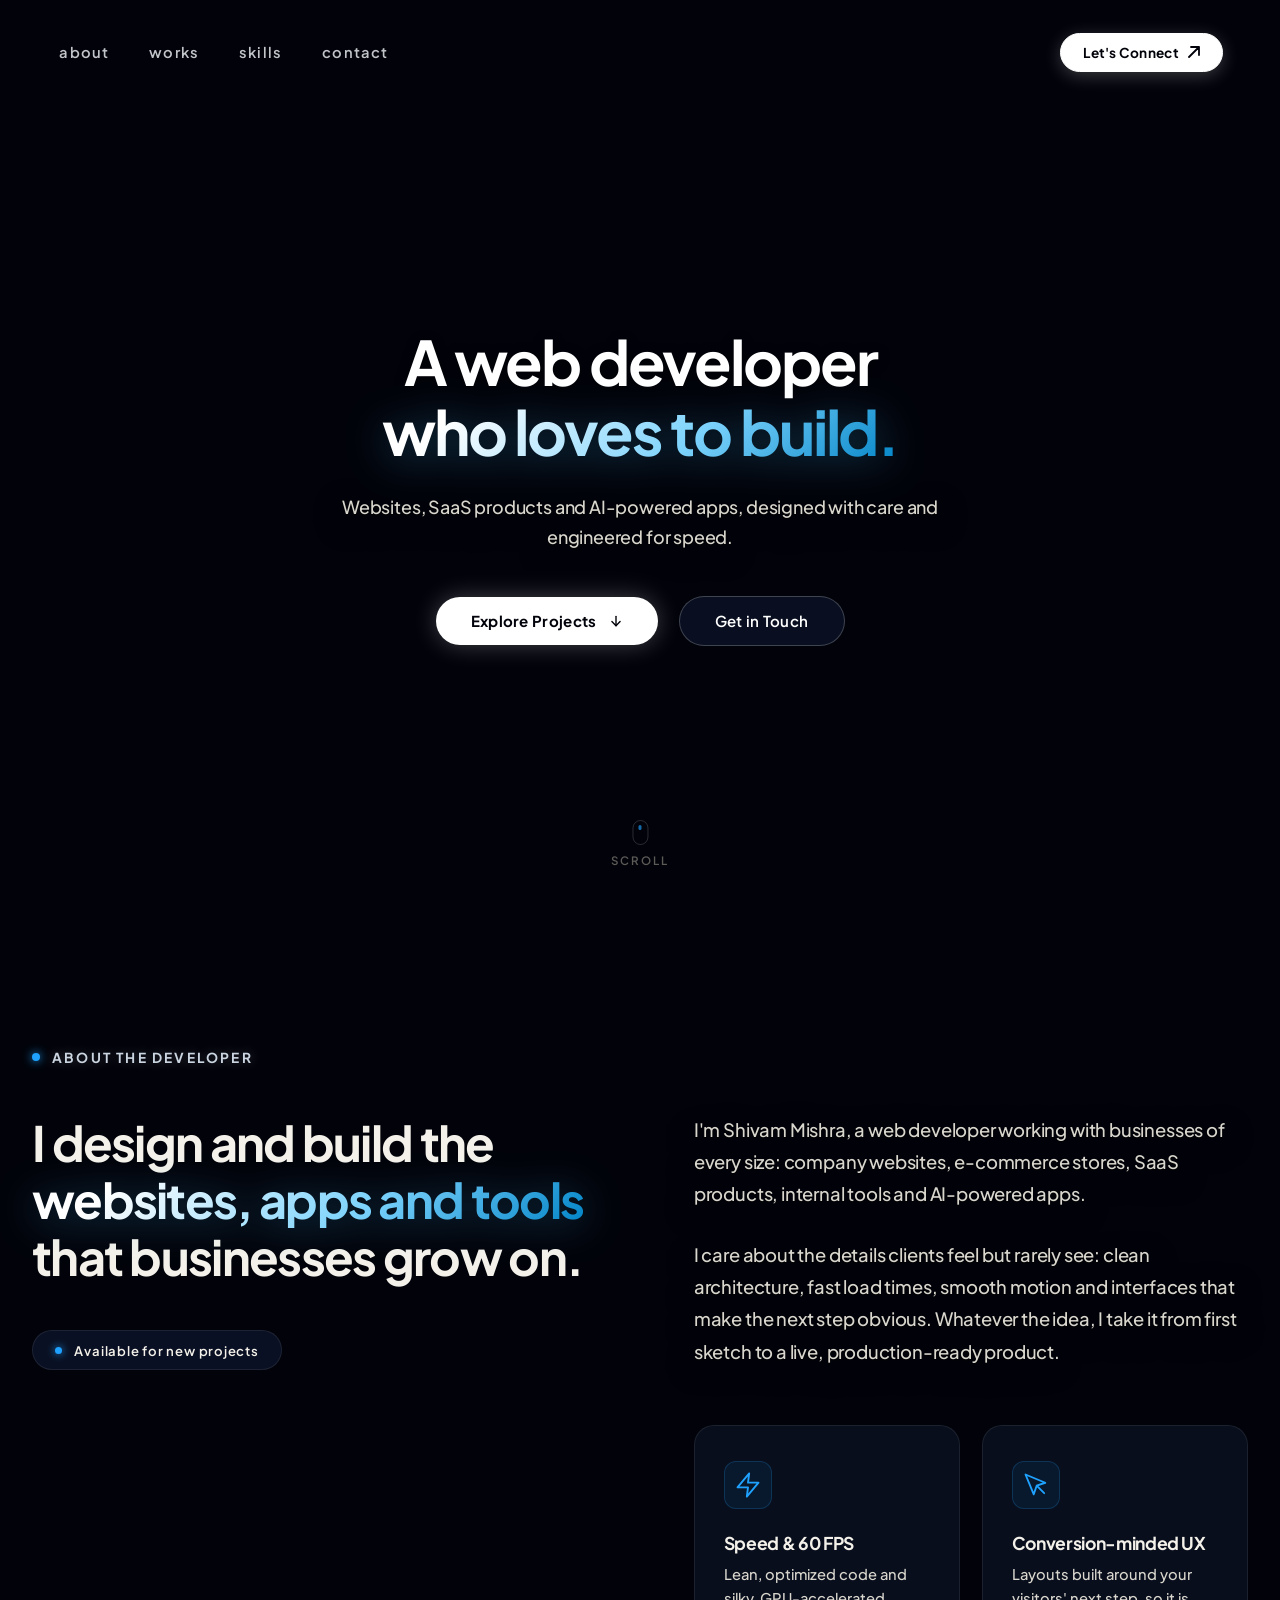
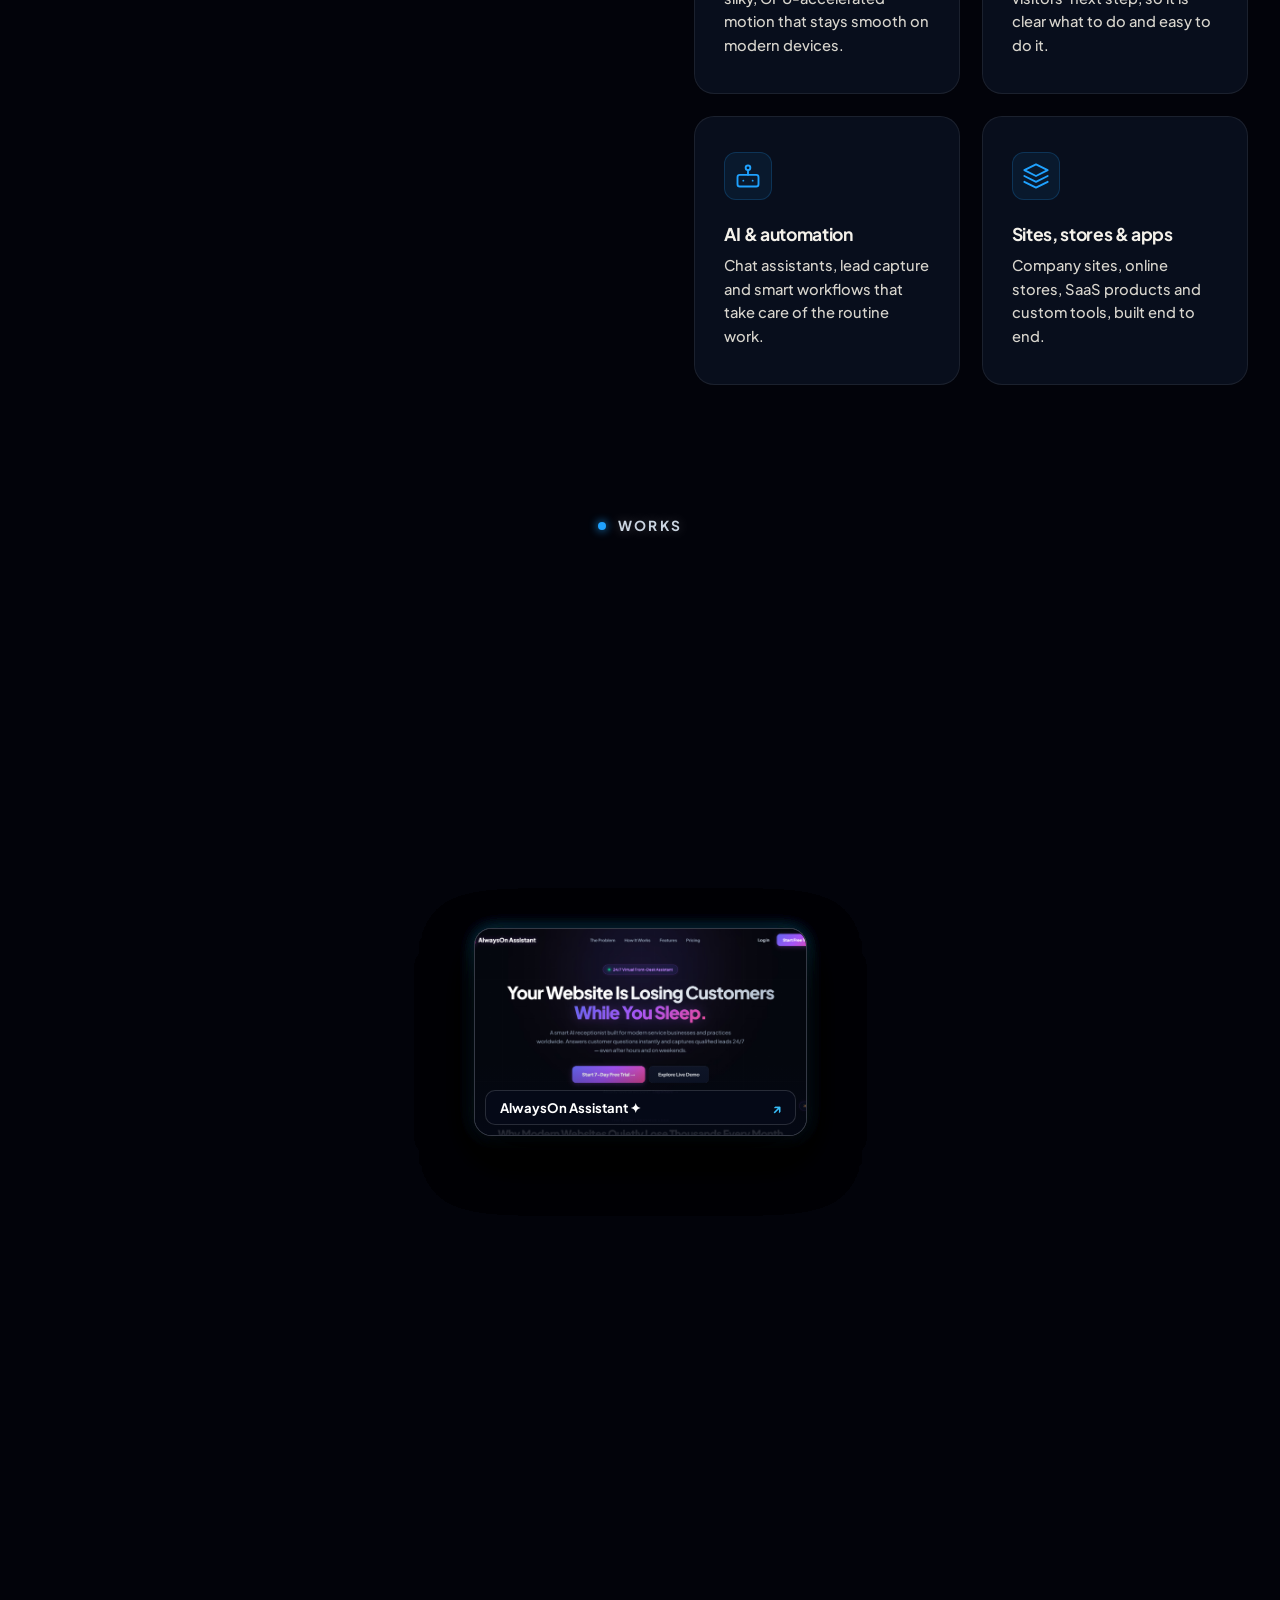
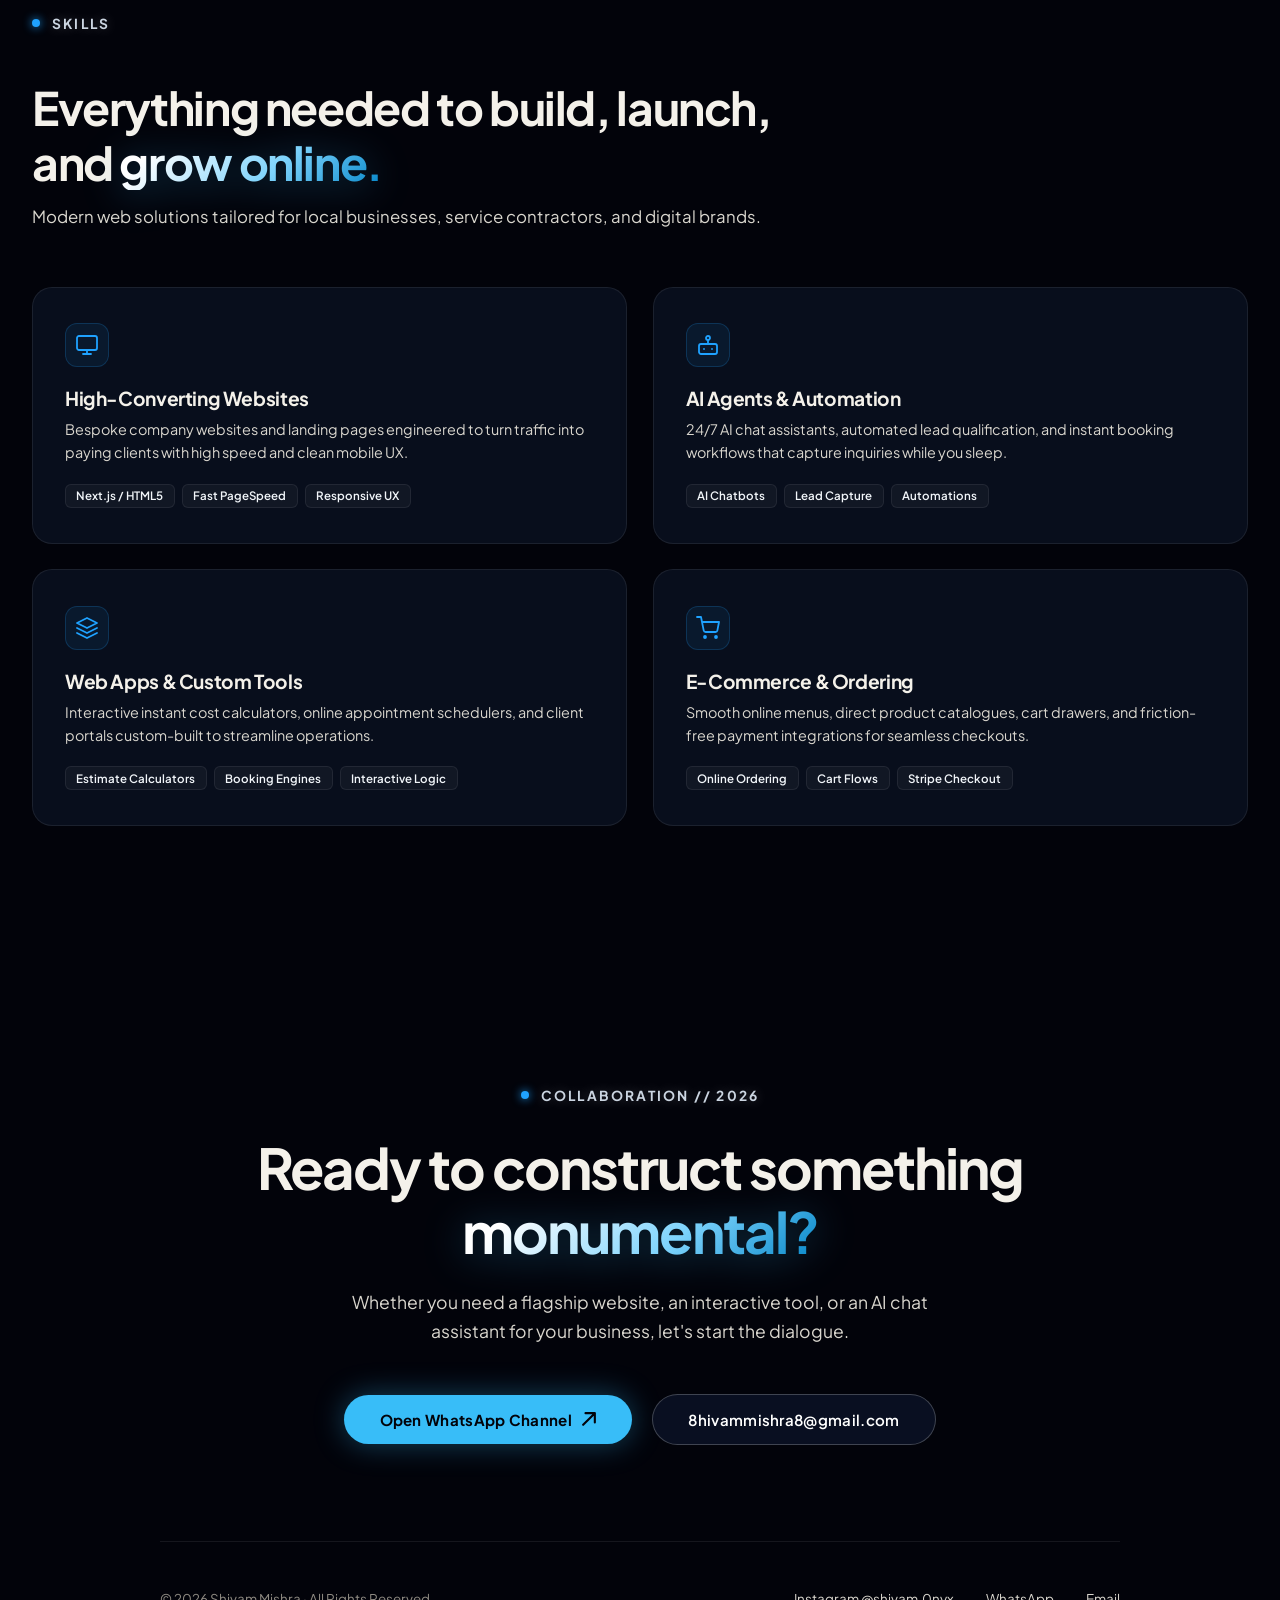
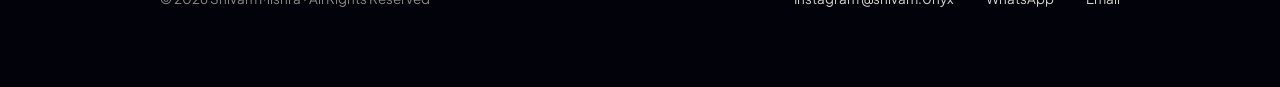
==== commit 877ddf08: "Update index.html" ====
--- a/index.html
+++ b/index.html
@@ -187,24 +187,18 @@
       </div>
     </section>
 
-    <!-- WORKS SECTION -->
+    <!-- WORKS SECTION (CLEAN LUXURY 3D ORBIT) -->
     <section id="works" class="visuvate-works-section">
 
-      <!-- Simple Clean Intro Header (Zero Collision with 3D Orbit) -->
-      <div class="works-intro-block">
+      <!-- Top-Left Aligned Tag (Matches 'ABOUT THE DEVELOPER' style - ZERO Overlap!) -->
+      <div class="works-top-header">
         <div class="section-tag-wrap">
           <span class="tag-pulse-dot" aria-hidden="true"></span>
-          <span class="section-tag">SELECTED WORKS</span>
-        </div>
-        <h2 class="works-headline">
-          Websites and products <span class="highlight-text">built for real businesses.</span>
-        </h2>
-        <p class="works-cue">
-          <span>✦ Scroll to rotate projects</span>
-        </p>
-      </div>
-
-      <!-- 3D Helical Helix Stage (Cards Orbit Cleanly) -->
+          <span class="section-tag">WORKS</span>
+        </div>
+      </div>
+
+      <!-- 3D Helical Helix Stage (Unobstructed View) -->
       <div class="visuvate-stage-pin" id="visuvate-stage-pin">
         <div class="visuvate-stage" id="visuvate-stage">
           <div class="visuvate-helix" id="visuvate-helix">
@@ -292,12 +286,12 @@
             <!-- PROJECT 06: AlwaysOn Assistant -->
             <article class="helix-card" data-helix-idx="5">
               <a href="https://alwayson-assistant.vercel.app/" target="_blank" rel="noopener noreferrer" class="helix-card-link">
-                <div class="helix-card-glass helix-live-saas">
+                <div class="helix-card-glass">
                   <div class="helix-media">
                     <img src="alwayson.jpg" alt="AlwaysOn Assistant Live Product" loading="lazy" onerror="this.parentElement.classList.add('helix-fallback')">
                     <div class="helix-media-shine"></div>
                   </div>
-                  <div class="helix-meta-pill pill-live">
+                  <div class="helix-meta-pill">
                     <h4>AlwaysOn Assistant ✦</h4>
                     <span class="helix-arrow">&nearr;</span>
                   </div>
@@ -310,7 +304,6 @@
       </div>
 
     </section>
-
     <!-- SKILLS SECTION -->
     <section id="skills" class="skills-section">
       <div class="skills-container">
--- a/style.css
+++ b/style.css
@@ -1,6 +1,6 @@
 /* ==========================================================================
-   SHIVAM MISHRA — THE COSMIC VISUVATE (MASTER STYLESHEET)
-   Visuvate Glass Pill Dock + 16:10 Uncropped Helix Cards + Full Obsidian Suite
+   SHIVAM MISHRA — THE COSMIC PORTFOLIO (60FPS BUTTERY PERFORMANCE)
+   Zero-Lag Compositing, True Morphing Nav Dock & Clean Works Stage
    ========================================================================== */
 
 :root {
@@ -51,7 +51,7 @@
 }
 
 /* ==========================================================================
-   METALLIC GRADIENT FLOW & TYPOGRAPHY HELPERS
+   METALLIC GRADIENT FLOW & TYPOGRAPHY
    ========================================================================== */
 
 .highlight-text {
@@ -101,59 +101,61 @@
 }
 
 /* ==========================================================================
-   HEADER & NAVIGATION — VISUVATE FLOATING GLASS PILL DOCK
+   HEADER & NAVIGATION — TRUE VISUVATE MORPHING DOCK
    ========================================================================== */
 
 .site-header {
   position: fixed;
-  top: 1.4rem;
+  top: 1.5rem;
   left: 0;
   width: 100%;
-  height: auto;
   z-index: 1000;
-  padding: 0 1rem;
-  display: flex;
-  align-items: center;
-  justify-content: center;
-  background: transparent !important;
-  border-bottom: none !important;
+  padding: 0 3.5rem;
+  display: flex;
+  align-items: center;
+  justify-content: center;
   pointer-events: none;
-  transition: transform 0.45s cubic-bezier(0.16, 1, 0.3, 1), opacity 0.35s ease;
-}
-
-.site-header.nav-hidden {
-  transform: translateY(-130%) !important;
-  opacity: 0 !important;
-}
-
-/* Centered Translucent Frosted Glass Pill (Exact Visuvate Architecture) */
+  transition: padding 0.4s cubic-bezier(0.16, 1, 0.3, 1), top 0.4s ease;
+}
+
+/* State 1: TOP HERO (Wide edge-to-edge, Transparent) */
 .nav-container {
   pointer-events: auto;
-  display: inline-flex;
+  width: 100%;
+  max-width: 1400px;
+  display: flex;
+  align-items: center;
+  justify-content: space-between;
+  padding: 0.5rem 0;
+  background: transparent;
+  border: 1px solid transparent;
+  border-radius: 9999px;
+  transition: all 0.45s cubic-bezier(0.16, 1, 0.3, 1);
+}
+
+/* State 2: SCROLLED (Shrinks & joins smoothly into center glass pill) */
+.site-header.is-scrolled {
+  top: 1.2rem;
+  padding: 0 1rem;
+}
+
+.site-header.is-scrolled .nav-container {
+  max-width: 480px;
+  justify-content: space-between;
+  gap: 1.5rem;
+  padding: 0.45rem 0.65rem 0.45rem 1.4rem;
+  background: rgba(10, 14, 26, 0.88);
+  backdrop-filter: blur(20px);
+  -webkit-backdrop-filter: blur(20px);
+  border-color: rgba(255, 255, 255, 0.15);
+  box-shadow: 0 16px 40px -10px rgba(0, 0, 0, 0.85), 0 0 20px rgba(56, 189, 248, 0.1);
+}
+
+.nav-links {
+  position: relative;
+  display: flex;
   align-items: center;
   gap: 2.2rem;
-  padding: 0.55rem 0.8rem 0.55rem 1.6rem;
-  border-radius: 9999px;
-  background: rgba(10, 14, 26, 0.75) !important;
-  backdrop-filter: blur(24px) saturate(180%);
-  -webkit-backdrop-filter: blur(24px) saturate(180%);
-  border: 1px solid rgba(255, 255, 255, 0.14) !important;
-  box-shadow: 0 16px 40px -10px rgba(0, 0, 0, 0.75), inset 0 1px 0 rgba(255, 255, 255, 0.12);
-  transition: background-color 0.35s ease, border-color 0.35s ease, box-shadow 0.35s ease;
-}
-
-.nav-container:hover {
-  background: rgba(12, 17, 32, 0.85) !important;
-  border-color: rgba(255, 255, 255, 0.22) !important;
-  box-shadow: 0 20px 50px -10px rgba(0, 0, 0, 0.85), 0 0 25px rgba(56, 189, 248, 0.12);
-}
-
-.nav-links {
-  position: relative;
-  display: flex;
-  align-items: center;
-  gap: 2.2rem;
-  background: transparent !important;
 }
 
 .nav-item {
@@ -161,23 +163,22 @@
   display: inline-block;
   color: rgba(241, 245, 249, 0.8);
   font-family: var(--font-sans);
-  font-size: 0.9rem;
+  font-size: 0.92rem;
   font-weight: 600;
   letter-spacing: 0.08em;
   text-transform: lowercase;
   text-decoration: none;
   padding: 0.35rem 0.15rem;
   cursor: pointer;
-  transition: color 0.25s ease, transform 0.25s ease;
+  transition: color 0.25s ease;
 }
 
 .nav-item:hover,
 .nav-item.is-active {
   color: #ffffff;
-  transform: translateY(-1px);
-}
-
-/* Sliding Electric-Blue Active Indicator */
+}
+
+/* Sliding Electric Indicator */
 .nav-active-line {
   position: absolute;
   bottom: 0;
@@ -192,7 +193,7 @@
   transition: transform 0.35s cubic-bezier(0.16, 1, 0.3, 1), width 0.35s cubic-bezier(0.16, 1, 0.3, 1);
 }
 
-/* Visuvate Solid White "Let's Connect" Button */
+/* Let's Connect Button */
 .btn-connect {
   display: inline-flex;
   align-items: center;
@@ -208,11 +209,11 @@
   letter-spacing: 0.02em;
   text-decoration: none;
   box-shadow: 0 4px 18px rgba(255, 255, 255, 0.22);
-  transition: all 0.3s cubic-bezier(0.16, 1, 0.3, 1);
+  transition: transform 0.25s ease, box-shadow 0.25s ease;
+  white-space: nowrap;
 }
 
 .btn-connect:hover {
-  background: #f0f9ff !important;
   transform: translateY(-1px) scale(1.02);
   box-shadow: 0 0 28px rgba(255, 255, 255, 0.45);
 }
@@ -391,7 +392,7 @@
   position: relative;
   width: 100%;
   min-height: 100vh;
-  padding: 10rem 2rem 12rem 2rem;
+  padding: 9rem 2rem 8rem 2rem;
   display: flex;
   align-items: center;
   justify-content: center;
@@ -407,7 +408,7 @@
   display: inline-flex;
   align-items: center;
   gap: 0.75rem;
-  margin-bottom: 3.5rem;
+  margin-bottom: 3rem;
 }
 
 .tag-pulse-dot {
@@ -518,33 +519,13 @@
   transition: border-color 0.35s ease, box-shadow 0.35s ease;
 }
 
-.about-card::before {
-  content: '';
-  position: absolute;
-  top: 0;
-  left: 50%;
-  transform: translateX(-50%);
-  width: 90%;
-  height: 100%;
-  background: radial-gradient(circle at 50% 0%, rgba(56, 189, 248, 0.16) 0%, transparent 65%);
-  opacity: 0;
-  transition: opacity 0.4s ease;
-  pointer-events: none;
-  z-index: 0;
-}
-
 .about-card:hover {
   border-color: rgba(56, 189, 248, 0.38);
   box-shadow: 0 16px 40px rgba(0, 0, 0, 0.7), 0 0 25px rgba(56, 189, 248, 0.1);
 }
 
-.about-card:hover::before {
-  opacity: 1;
-}
-
 .about-card-inner {
   position: relative;
-  z-index: 1;
   padding: 2.2rem 1.8rem;
   height: 100%;
   display: flex;
@@ -562,14 +543,6 @@
   justify-content: center;
   margin-bottom: 1.4rem;
   color: var(--accent-blue);
-  transition: transform 0.35s ease, background 0.35s ease, border-color 0.35s ease, box-shadow 0.35s ease;
-}
-
-.about-card:hover .card-icon {
-  transform: scale(1.06);
-  background: rgba(31, 162, 255, 0.16);
-  border-color: rgba(56, 189, 248, 0.45);
-  box-shadow: 0 0 18px rgba(56, 189, 248, 0.3);
 }
 
 .card-title {
@@ -588,14 +561,13 @@
 }
 
 /* ==========================================================================
-   WORKS SECTION — VISUVATE 3D HELIX (16:10 UN-CROPPED CINEMATIC CARDS)
+   WORKS SECTION — ZERO OVERLAP & ZERO-LAG COMPOSITING
    ========================================================================== */
 
 .visuvate-works-section {
   position: relative;
   width: 100%;
   min-height: 100vh;
-  padding: 0;
   display: flex;
   flex-direction: column;
   align-items: center;
@@ -604,77 +576,50 @@
   background: transparent;
 }
 
-/* Clean Editorial Header separating About and Works */
-.works-intro-header {
+/* Minimal Top Indicator Tag (Never Overlaps Cards!) */
+.works-simple-tag {
   position: absolute;
-  top: 4.5rem;
+  top: 4.8rem;
   left: 50%;
   transform: translateX(-50%);
   z-index: 10;
-  display: flex;
-  flex-direction: column;
-  align-items: center;
-  text-align: center;
-  width: 90%;
-  max-width: 820px;
+  display: inline-flex;
+  align-items: center;
+  gap: 0.65rem;
+  padding: 0.45rem 1.2rem;
+  border-radius: 9999px;
+  background: rgba(10, 15, 30, 0.85);
+  border: 1px solid rgba(255, 255, 255, 0.12);
   pointer-events: none;
 }
 
-.works-intro-title {
+.works-tag-text {
   font-family: var(--font-sans);
-  font-size: clamp(1.8rem, 2.8vw, 2.4rem);
-  font-weight: 700;
-  line-height: 1.25;
-  letter-spacing: -0.03em;
-  color: var(--text-heading);
-  text-shadow: 0 2px 14px rgba(0, 0, 0, 0.8);
-  margin-top: 0.5rem;
-  margin-bottom: 0.4rem;
-}
-
-.works-intro-sub {
-  display: inline-flex;
-  align-items: center;
-  gap: 0.4rem;
-  color: var(--accent-cyan);
   font-size: 0.78rem;
-  font-weight: 600;
-  letter-spacing: 0.1em;
-  text-transform: uppercase;
-}
-
-/* Giant Luxury Serif "WORKS" Background Typography */
-.works-giant-bg {
-  position: absolute;
-  top: 52%;
-  left: 50%;
-  transform: translate(-50%, -50%) translateZ(-350px);
-  font-family: 'Playfair Display', Georgia, 'Times New Roman', serif;
-  font-size: clamp(7rem, 22vw, 22rem);
-  font-style: italic;
-  font-weight: 800;
-  letter-spacing: -0.05em;
-  line-height: 1;
-  color: rgba(255, 255, 255, 0.04);
-  -webkit-text-stroke: 1.5px rgba(255, 255, 255, 0.18);
-  text-shadow: 0 0 60px rgba(56, 189, 248, 0.15), 0 0 120px rgba(31, 162, 255, 0.08);
-  pointer-events: none;
-  user-select: none;
-  z-index: 1;
-  white-space: nowrap;
-}
-
-/* 3D Helical Stage Viewport */
+  font-weight: 700;
+  letter-spacing: 0.14em;
+  color: var(--text-silver-bright);
+}
+
+/* 3D Helical Stage Pin Wrapper */
+.visuvate-stage-pin {
+  position: relative;
+  width: 100%;
+  height: 100vh;
+  display: flex;
+  align-items: center;
+  justify-content: center;
+}
+
 .visuvate-stage {
   position: relative;
   width: 100%;
-  height: 100vh;
+  height: 100%;
   perspective: 2000px;
-  perspective-origin: 50% 50%;
-  display: flex;
-  align-items: center;
-  justify-content: center;
-  z-index: 2;
+  perspective-origin: 50% 55%;
+  display: flex;
+  align-items: center;
+  justify-content: center;
   pointer-events: none;
 }
 
@@ -686,17 +631,17 @@
   display: flex;
   align-items: center;
   justify-content: center;
-  will-change: transform;
-}
-
-/* 16:10 CINEMATIC MOCKUP CARD — NO MORE AGGRESSIVE CROPPING */
+  will-change: transform, opacity;
+}
+
+/* 16:10 SOLID OBSIDIAN CARD (NO BACKDROP-FILTER = 60 FPS INSTANT SPEED) */
 .helix-card {
   position: absolute;
-  width: clamp(330px, 27vw, 400px);
+  width: clamp(320px, 26vw, 390px);
   aspect-ratio: 16 / 10;
   height: auto;
   transform-style: preserve-3d;
-  will-change: transform, opacity;
+  will-change: transform;
   pointer-events: auto;
   cursor: pointer;
 }
@@ -708,26 +653,23 @@
   text-decoration: none;
 }
 
-/* Obsidian Glass Surface with 1px Sharp Border & Curved Corners */
 .helix-card-glass {
   position: relative;
   width: 100%;
   height: 100%;
   border-radius: 18px;
-  background: #030611;
+  background: #080d1c; /* Pure GPU friendly solid dark slate */
   border: 1px solid rgba(255, 255, 255, 0.18);
   overflow: hidden;
-  box-shadow: 0 24px 60px rgba(0, 0, 0, 0.8), 0 0 25px rgba(56, 189, 248, 0.12);
-  transition: border-color 0.35s ease, box-shadow 0.35s ease, transform 0.35s cubic-bezier(0.16, 1, 0.3, 1);
+  box-shadow: 0 20px 50px rgba(0, 0, 0, 0.8), 0 0 20px rgba(56, 189, 248, 0.1);
+  transition: border-color 0.3s ease, box-shadow 0.3s ease;
 }
 
 .helix-card:hover .helix-card-glass {
-  border-color: rgba(56, 189, 248, 0.7);
-  box-shadow: 0 30px 75px rgba(0, 0, 0, 0.95), 0 0 40px rgba(56, 189, 248, 0.35);
-  transform: translateY(-5px) scale(1.02);
-}
-
-/* Full-Bleed High Fidelity Media (Zero Zoom Distortion) */
+  border-color: rgba(56, 189, 248, 0.8);
+  box-shadow: 0 25px 65px rgba(0, 0, 0, 0.95), 0 0 35px rgba(56, 189, 248, 0.35);
+}
+
 .helix-media {
   position: absolute;
   inset: 0;
@@ -742,17 +684,12 @@
   height: 100%;
   object-fit: cover;
   object-position: top center;
-  transition: transform 0.6s cubic-bezier(0.16, 1, 0.3, 1);
-}
-
-.helix-card:hover .helix-media img {
-  transform: scale(1.04);
 }
 
 .helix-media-shine {
   position: absolute;
   inset: 0;
-  background: linear-gradient(180deg, transparent 65%, rgba(3, 6, 17, 0.85) 100%);
+  background: linear-gradient(180deg, transparent 65%, rgba(4, 8, 20, 0.9) 100%);
   pointer-events: none;
 }
 
@@ -760,7 +697,6 @@
   background: radial-gradient(circle at center, #0e1e3e 0%, #030712 100%);
 }
 
-/* Discreet Minimal Meta Pill (Does NOT Block Website UI) */
 .helix-meta-pill {
   position: absolute;
   bottom: 10px;
@@ -768,19 +704,11 @@
   right: 10px;
   padding: 0.5rem 0.85rem;
   border-radius: 10px;
-  background: rgba(4, 8, 20, 0.88);
-  backdrop-filter: blur(8px);
-  -webkit-backdrop-filter: blur(8px);
+  background: rgba(6, 10, 24, 0.92);
   border: 1px solid rgba(255, 255, 255, 0.14);
   display: flex;
   align-items: center;
   justify-content: space-between;
-  transition: background-color 0.25s ease, border-color 0.25s ease;
-}
-
-.helix-card:hover .helix-meta-pill {
-  background: rgba(10, 16, 32, 0.95);
-  border-color: rgba(56, 189, 248, 0.45);
 }
 
 .helix-meta-pill h4 {
@@ -788,29 +716,23 @@
   font-size: 0.82rem;
   font-weight: 700;
   color: #ffffff;
-  letter-spacing: -0.01em;
 }
 
 .helix-arrow {
   font-size: 0.85rem;
   font-weight: 700;
   color: var(--accent-cyan);
-  transition: transform 0.25s ease;
-}
-
-.helix-card:hover .helix-arrow {
-  transform: translate(2px, -2px);
 }
 
 /* ==========================================================================
-   SKILLS & SYSTEMS SECTION (OBSIDIAN BENTO GRID)
+   SKILLS SECTION (CLEAN 4-CARD BENTO GRID — NO DEAD GAP)
    ========================================================================== */
 
 .skills-section {
   position: relative;
   width: 100%;
-  min-height: 80vh;
-  padding: 10rem 2rem;
+  min-height: auto;
+  padding: 8rem 2rem 8rem 2rem;
   display: flex;
   align-items: center;
   justify-content: center;
@@ -833,7 +755,7 @@
   line-height: 1.2;
   letter-spacing: -0.03em;
   color: var(--text-heading);
-  margin-bottom: 1rem;
+  margin-bottom: 0.8rem;
 }
 
 .skills-subtitle {
@@ -844,7 +766,7 @@
 
 .skills-bento-grid {
   display: grid;
-  grid-template-columns: repeat(3, 1fr);
+  grid-template-columns: repeat(2, 1fr);
   gap: 1.6rem;
 }
 
@@ -853,27 +775,17 @@
   border-radius: 20px;
   background-color: var(--surface-card);
   border: 1px solid rgba(255, 255, 255, 0.08);
-  padding: 2.4rem 2rem;
+  padding: 2.2rem 2rem;
   display: flex;
   flex-direction: column;
   justify-content: space-between;
-  min-height: 280px;
-  transition: border-color 0.35s ease, transform 0.35s ease, box-shadow 0.35s ease;
+  min-height: 240px;
+  transition: border-color 0.35s ease, transform 0.35s ease;
 }
 
 .skills-tile:hover {
   border-color: rgba(56, 189, 248, 0.4);
   transform: translateY(-4px);
-  box-shadow: 0 16px 40px rgba(0, 0, 0, 0.7), 0 0 25px rgba(56, 189, 248, 0.1);
-}
-
-.tile-number {
-  font-family: var(--font-sans);
-  font-size: 0.78rem;
-  font-weight: 700;
-  letter-spacing: 0.1em;
-  color: var(--accent-cyan);
-  margin-bottom: 1.2rem;
 }
 
 .tile-icon-box {
@@ -885,7 +797,7 @@
   display: flex;
   align-items: center;
   justify-content: center;
-  margin-bottom: 1.4rem;
+  margin-bottom: 1.2rem;
 }
 
 .tile-title {
@@ -893,14 +805,14 @@
   font-weight: 700;
   color: var(--text-heading);
   letter-spacing: -0.02em;
-  margin-bottom: 0.6rem;
+  margin-bottom: 0.5rem;
 }
 
 .tile-desc {
-  font-size: 0.88rem;
+  font-size: 0.9rem;
   line-height: 1.6;
   color: var(--text-body);
-  margin-bottom: 1.4rem;
+  margin-bottom: 1.2rem;
 }
 
 .tile-tags {
@@ -920,13 +832,13 @@
 }
 
 /* ==========================================================================
-   CONTACT & FOOTER SECTION
+   CONTACT SECTION
    ========================================================================== */
 
 .contact-section {
   position: relative;
   width: 100%;
-  padding: 10rem 2rem 5rem 2rem;
+  padding: 8rem 2rem 5rem 2rem;
   display: flex;
   align-items: center;
   justify-content: center;
@@ -966,7 +878,7 @@
   align-items: center;
   justify-content: center;
   gap: 1.3rem;
-  margin-bottom: 7rem;
+  margin-bottom: 6rem;
 }
 
 .btn-contact-primary {
@@ -1005,15 +917,13 @@
   font-weight: 600;
   letter-spacing: 0.02em;
   text-decoration: none;
-  transition: background-color 0.3s ease, border-color 0.3s ease;
+  transition: background-color 0.3s ease;
 }
 
 .btn-contact-secondary:hover {
   background-color: rgba(255, 255, 255, 0.15);
-  border-color: rgba(255, 255, 255, 0.45);
-}
-
-/* Minimal Sleek Footer */
+}
+
 .site-footer {
   border-top: 1px solid rgba(255, 255, 255, 0.08);
   padding-top: 3rem;
@@ -1050,6 +960,7 @@
    ========================================================================== */
 
 @media (max-width: 992px) {
+  .site-header { padding: 0 2rem; }
   .about-grid { grid-template-columns: 1fr; gap: 3.5rem; }
   .about-left { position: static; }
   .about-headline { font-size: 2.4rem; }
@@ -1057,8 +968,7 @@
 }
 
 @media (max-width: 768px) {
-  .site-header { padding: 0 0.5rem; top: 1rem; }
-  .nav-container { gap: 1rem; padding: 0.45rem 0.6rem 0.45rem 1rem; }
+  .site-header { padding: 0 1rem; top: 1rem; }
   .nav-links { display: none; }
   .hero-section { padding: 7rem 1.2rem 3rem 1.2rem; }
   .hero-title { font-size: 2.2rem; }
@@ -1069,8 +979,7 @@
   .about-section { padding: 6rem 1.2rem; }
   .about-cards-grid { grid-template-columns: 1fr; }
   .visuvate-works-section { padding: 6rem 1.2rem; min-height: auto; }
-  .works-giant-bg { font-size: 4.5rem; top: 2rem; transform: translateX(-50%); }
-  .works-intro-header { position: static; transform: none; margin-bottom: 2rem; }
+  .visuvate-stage-pin { height: auto; }
   .visuvate-stage { height: auto; perspective: none; overflow-x: auto; display: block; padding-bottom: 2rem; }
   .visuvate-helix { display: flex; flex-direction: row; gap: 1.2rem; transform: none !important; width: max-content; padding: 1rem 0; }
   .helix-card { position: relative; width: 290px; transform: none !important; }
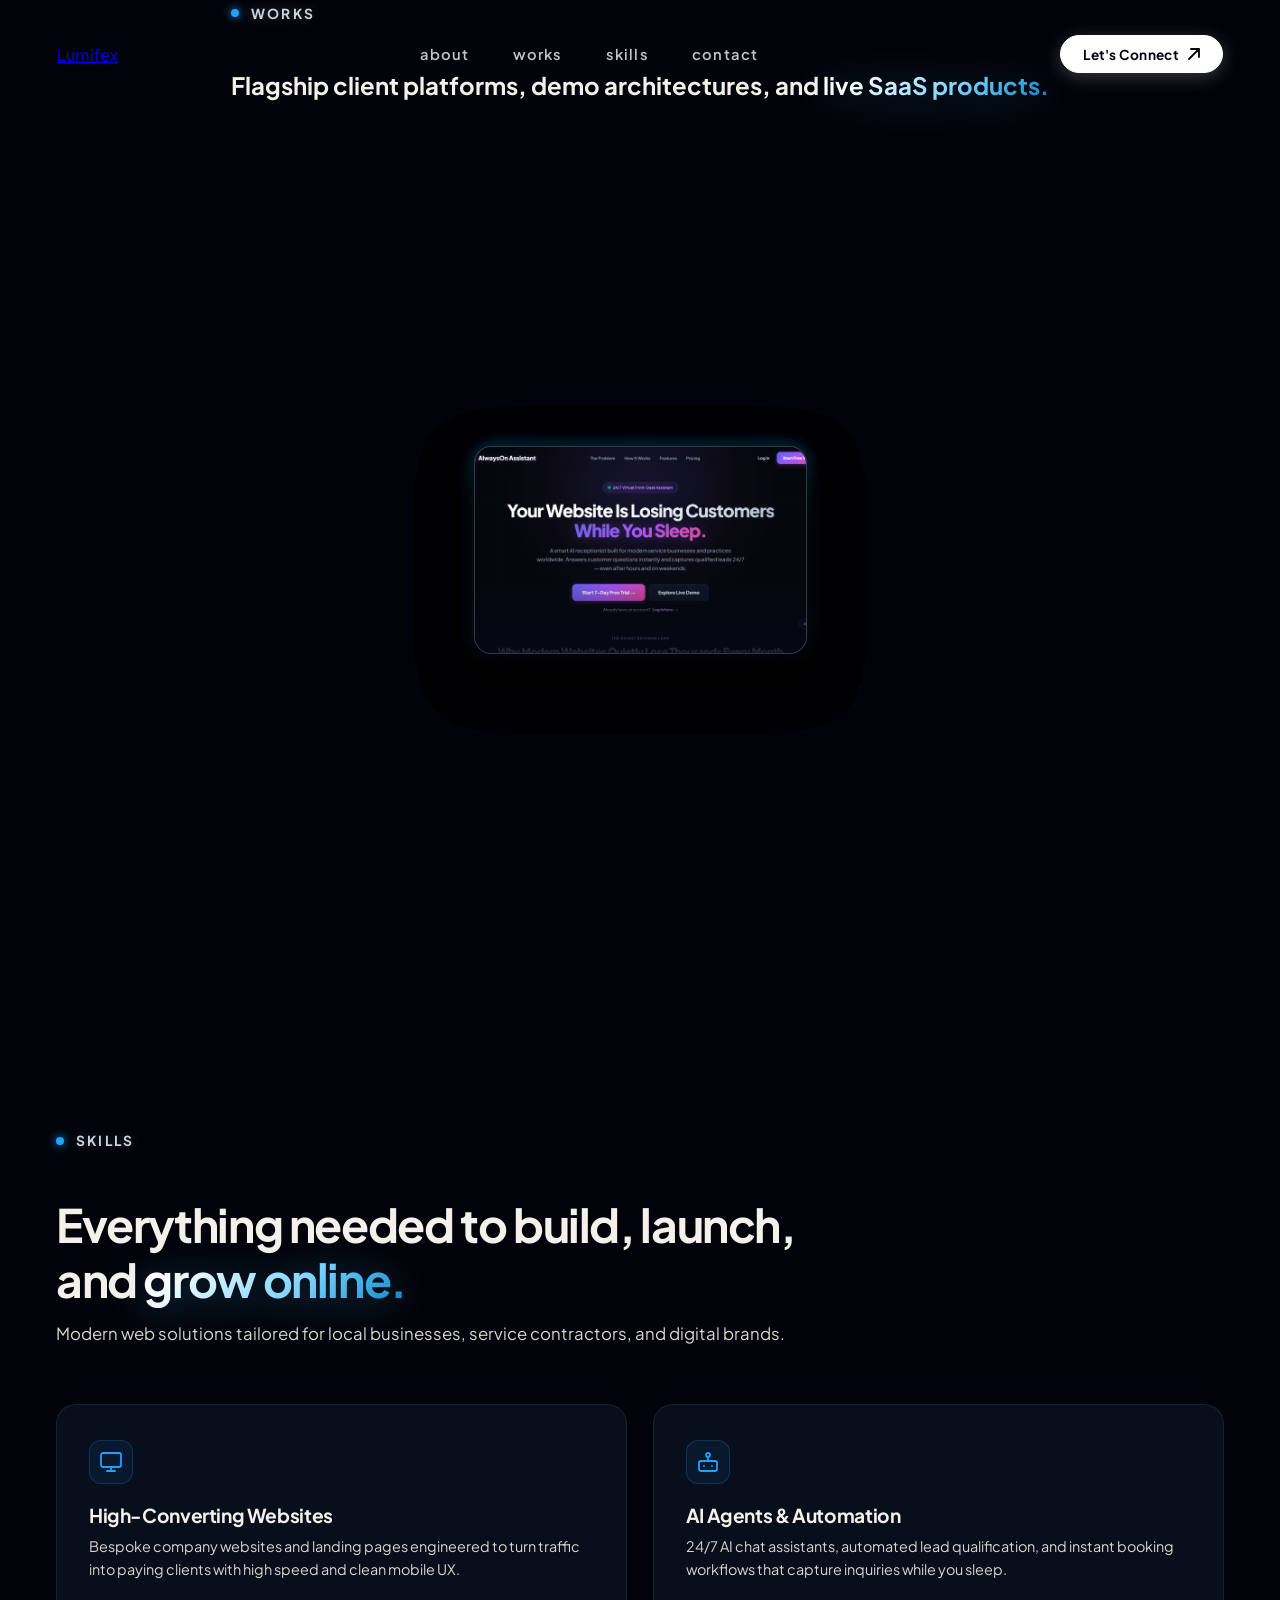
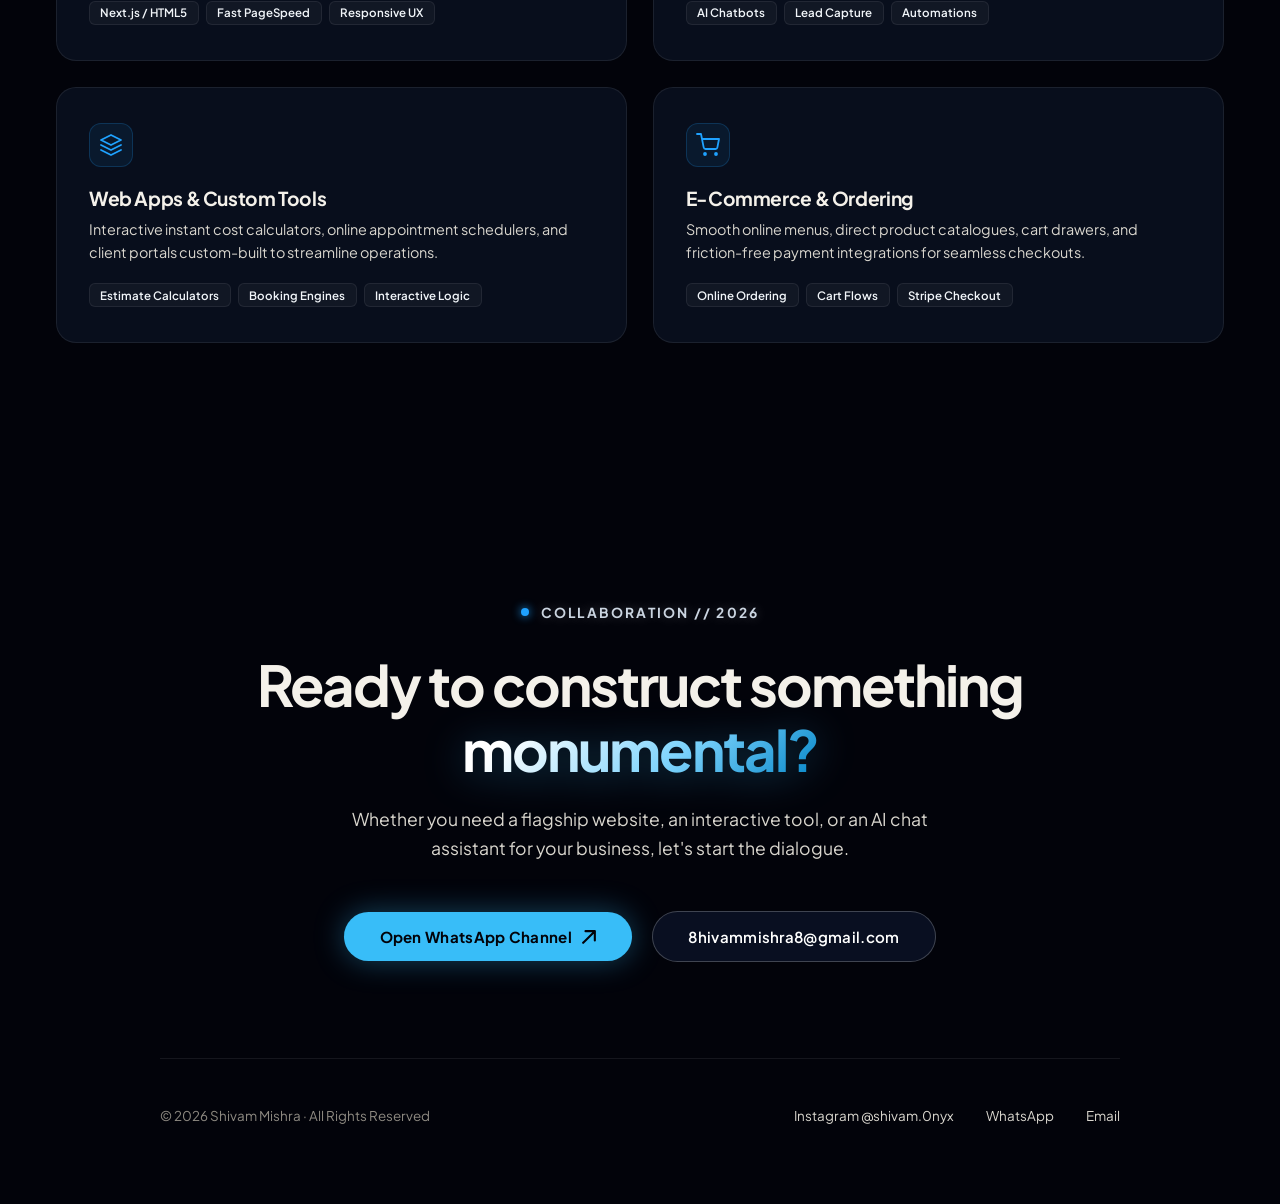
==== commit ad51b8cc: "Update index.html" ====
--- a/index.html
+++ b/index.html
@@ -33,11 +33,17 @@
   <!-- Fullscreen WebGL2 Cosmic Canvas (Fixed in Background) -->
   <canvas id="universe-canvas"></canvas>
 
-  <!-- Visuvate Morphing Header (Wide on Hero -> Floats as Compact Pill on Scroll) -->
+  <!-- Visuvate Morphing Header: Wide on Hero (Screenshot 2) -> Center Pill on Scroll (Screenshot 3) -->
   <header class="site-header" id="site-header">
     <nav class="nav-container" id="nav-container">
 
-      <!-- Left Navigation Links (No extra logo text) -->
+      <!-- Left Brand Wordmark (Lumifex.com) -->
+      <a href="#hero" class="nav-brand" aria-label="Lumifex Home">
+        <span class="brand-dot"></span>
+        <span class="brand-name">Lumifex</span>
+      </a>
+
+      <!-- Center Navigation Links -->
       <div class="nav-links" id="nav-links">
         <a href="#about" class="nav-item" data-nav="about">about</a>
         <a href="#works" class="nav-item" data-nav="works">works</a>
@@ -47,10 +53,10 @@
         <span class="nav-active-line" id="nav-active-line" aria-hidden="true"></span>
       </div>
 
-      <!-- Right CTA Button -->
+      <!-- Right Action CTA -->
       <a href="https://wa.me/919899452192?text=Hi%20Shivam,%20let's%20build%20something%20extraordinary." class="btn-connect" target="_blank" rel="noopener noreferrer">
         <span>Let's Connect</span>
-        <svg width="12" height="12" viewBox="0 0 12 12" fill="none"><path d="M1 11L11 1H3M11 1H3M11 1V9" stroke="currentColor" stroke-width="1.8" stroke-linecap="round" stroke-linejoin="round"/></svg>
+        <svg width="12" height="12" viewBox="0 0 12 12" fill="none"><path d="M1 11L11 1H3M11 1V9" stroke="currentColor" stroke-width="1.8" stroke-linecap="round" stroke-linejoin="round"/></svg>
       </a>
 
     </nav>
@@ -59,161 +65,34 @@
   <!-- Main Experience -->
   <main>
 
-    <!-- HERO SECTION -->
-    <section id="hero" class="hero-section">
-      <div class="hero-content">
-
-        <h1 class="hero-title" data-reveal="words">
-          <span class="title-line">A web developer</span>
-          <span class="title-line highlight-text">who loves to build.</span>
-        </h1>
-
-        <p class="hero-subtitle" data-reveal="words">
-          Websites, SaaS products and AI-powered apps, designed with care and engineered for speed.
-        </p>
-
-        <div class="hero-actions">
-          <a href="#works" class="btn-hero-primary">
-            <span>Explore Projects</span>
-            <svg width="14" height="14" viewBox="0 0 24 24" fill="none" stroke="currentColor" stroke-width="2.4" stroke-linecap="round" stroke-linejoin="round"><line x1="12" y1="4" x2="12" y2="20"></line><polyline points="19 13 12 20 5 13"></polyline></svg>
-          </a>
-          <a href="#contact" class="btn-hero-secondary">
-            <span>Get in Touch</span>
-          </a>
-        </div>
-
-      </div>
-
-      <div class="hero-scroll">
-        <div class="scroll-track">
-          <div class="scroll-pill"></div>
-        </div>
-        <span>scroll</span>
-      </div>
-    </section>
-
-    <!-- ABOUT SECTION -->
-    <section id="about" class="about-section">
-      <div class="about-container">
-
-        <div class="section-tag-wrap">
-          <span class="tag-pulse-dot" aria-hidden="true"></span>
-          <span class="section-tag">ABOUT THE DEVELOPER</span>
-        </div>
-
-        <div class="about-grid">
-
-          <div class="about-left">
-            <h2 class="about-headline" data-reveal="words">
-              I design and build the <span class="highlight-text">websites, apps and tools</span> that businesses grow on.
-            </h2>
-
-            <div class="about-exp-pill">
-              <span class="exp-dot" aria-hidden="true"></span>
-              <span class="exp-badge">Available for new projects</span>
-            </div>
-          </div>
-
-          <div class="about-right">
-            <p class="about-p" data-reveal="words">
-              I'm Shivam Mishra, a web developer working with businesses of every size: company websites, e-commerce stores, SaaS products, internal tools and AI-powered apps.
-            </p>
-            <p class="about-p" data-reveal="words">
-              I care about the details clients feel but rarely see: clean architecture, fast load times, smooth motion and interfaces that make the next step obvious. Whatever the idea, I take it from first sketch to a live, production-ready product.
-            </p>
-
-            <div class="about-cards-grid" id="about-cards-grid">
-
-              <div class="about-card" data-card="1">
-                <div class="about-card-inner">
-                  <div class="card-icon" aria-hidden="true">
-                    <svg width="28" height="28" viewBox="0 0 24 24" fill="none" stroke="#1FA2FF" stroke-width="1.6" stroke-linecap="round" stroke-linejoin="round">
-                      <polygon points="13 2 3 14 12 14 11 22 21 10 12 10 13 2"></polygon>
-                    </svg>
-                  </div>
-                  <h3 class="card-title">Speed &amp; 60 FPS</h3>
-                  <p class="card-desc">Lean, optimized code and silky, GPU-accelerated motion that stays smooth on modern devices.</p>
-                </div>
-              </div>
-
-              <div class="about-card" data-card="2">
-                <div class="about-card-inner">
-                  <div class="card-icon" aria-hidden="true">
-                    <svg width="28" height="28" viewBox="0 0 24 24" fill="none" stroke="#1FA2FF" stroke-width="1.6" stroke-linecap="round" stroke-linejoin="round">
-                      <path d="M3 3l7.07 16.97 2.51-7.39 7.39-2.51L3 3z"></path>
-                      <path d="M13 13l6 6"></path>
-                    </svg>
-                  </div>
-                  <h3 class="card-title">Conversion-minded UX</h3>
-                  <p class="card-desc">Layouts built around your visitors' next step, so it is clear what to do and easy to do it.</p>
-                </div>
-              </div>
-
-              <div class="about-card" data-card="3">
-                <div class="about-card-inner">
-                  <div class="card-icon" aria-hidden="true">
-                    <svg width="28" height="28" viewBox="0 0 24 24" fill="none" stroke="#1FA2FF" stroke-width="1.6" stroke-linecap="round" stroke-linejoin="round">
-                      <rect x="3" y="11" width="18" height="10" rx="2"></rect>
-                      <circle cx="12" cy="5" r="2"></circle>
-                      <path d="M12 7v4"></path>
-                      <line x1="8" y1="16" x2="8" y2="16"></line>
-                      <line x1="16" y1="16" x2="16" y2="16"></line>
-                    </svg>
-                  </div>
-                  <h3 class="card-title">AI &amp; automation</h3>
-                  <p class="card-desc">Chat assistants, lead capture and smart workflows that take care of the routine work.</p>
-                </div>
-              </div>
-
-              <div class="about-card" data-card="4">
-                <div class="about-card-inner">
-                  <div class="card-icon" aria-hidden="true">
-                    <svg width="28" height="28" viewBox="0 0 24 24" fill="none" stroke="#1FA2FF" stroke-width="1.6" stroke-linecap="round" stroke-linejoin="round">
-                      <polygon points="12 2 2 7 12 12 22 7 12 2"></polygon>
-                      <polyline points="2 17 12 22 22 17"></polyline>
-                      <polyline points="2 12 12 17 22 12"></polyline>
-                    </svg>
-                  </div>
-                  <h3 class="card-title">Sites, stores &amp; apps</h3>
-                  <p class="card-desc">Company sites, online stores, SaaS products and custom tools, built end to end.</p>
-                </div>
-              </div>
-
-            </div>
-          </div>
-
-        </div>
-
-      </div>
-    </section>
-
-    <!-- WORKS SECTION (CLEAN LUXURY 3D ORBIT) -->
+    <!-- (Keep Hero & About untouched) -->
+
+    <!-- WORKS SECTION (FIRST INTRO HEADING -> THEN VISUVATE 3D HELIX) -->
     <section id="works" class="visuvate-works-section">
 
-      <!-- Top-Left Aligned Tag (Matches 'ABOUT THE DEVELOPER' style - ZERO Overlap!) -->
-      <div class="works-top-header">
+      <!-- 1. Professional Editorial Intro (Sits cleanly ABOVE the 3D pin - ZERO Card Overlap) -->
+      <div class="works-flow-header">
         <div class="section-tag-wrap">
           <span class="tag-pulse-dot" aria-hidden="true"></span>
           <span class="section-tag">WORKS</span>
         </div>
-      </div>
-
-      <!-- 3D Helical Helix Stage (Unobstructed View) -->
+        <h2 class="works-flow-title">
+          Flagship client platforms, demo architectures, and <span class="highlight-text">live SaaS products.</span>
+        </h2>
+      </div>
+
+      <!-- 2. Pinned 3D Helical Helix Stage (Exact Screenshot 4: Pure Full-Bleed Browser Cards!) -->
       <div class="visuvate-stage-pin" id="visuvate-stage-pin">
         <div class="visuvate-stage" id="visuvate-stage">
           <div class="visuvate-helix" id="visuvate-helix">
 
             <!-- PROJECT 01: Lumina Dental Studio -->
             <article class="helix-card" data-helix-idx="0">
-              <a href="https://lumina-dental-studio-iota.vercel.app/" target="_blank" rel="noopener noreferrer" class="helix-card-link">
+              <a href="https://lumina-dental-studio-iota.vercel.app/" target="_blank" rel="noopener noreferrer" class="helix-card-link" title="Lumina Dental Studio">
                 <div class="helix-card-glass">
                   <div class="helix-media">
                     <img src="dental.jpg" alt="Lumina Dental Studio" loading="lazy" onerror="this.parentElement.classList.add('helix-fallback')">
                     <div class="helix-media-shine"></div>
-                  </div>
-                  <div class="helix-meta-pill">
-                    <h4>Lumina Dental Studio</h4>
-                    <span class="helix-arrow">&nearr;</span>
                   </div>
                 </div>
               </a>
@@ -221,15 +100,11 @@
 
             <!-- PROJECT 02: Ironcrest Roofing & Restoration -->
             <article class="helix-card" data-helix-idx="1">
-              <a href="https://roofing-portfolio-two.vercel.app/" target="_blank" rel="noopener noreferrer" class="helix-card-link">
+              <a href="https://roofing-portfolio-two.vercel.app/" target="_blank" rel="noopener noreferrer" class="helix-card-link" title="Ironcrest Roofing & Restoration">
                 <div class="helix-card-glass">
                   <div class="helix-media">
                     <img src="roofing.jpg" alt="Ironcrest Roofing & Restoration" loading="lazy" onerror="this.parentElement.classList.add('helix-fallback')">
                     <div class="helix-media-shine"></div>
-                  </div>
-                  <div class="helix-meta-pill">
-                    <h4>Ironcrest Roofing</h4>
-                    <span class="helix-arrow">&nearr;</span>
                   </div>
                 </div>
               </a>
@@ -237,15 +112,11 @@
 
             <!-- PROJECT 03: Cinder & Cedar Coffee Roasters -->
             <article class="helix-card" data-helix-idx="2">
-              <a href="https://cinder-cedar-coffee-roasters.vercel.app/" target="_blank" rel="noopener noreferrer" class="helix-card-link">
+              <a href="https://cinder-cedar-coffee-roasters.vercel.app/" target="_blank" rel="noopener noreferrer" class="helix-card-link" title="Cinder & Cedar Coffee Roasters">
                 <div class="helix-card-glass">
                   <div class="helix-media">
                     <img src="coffee.jpg" alt="Cinder & Cedar Coffee Roasters" loading="lazy" onerror="this.parentElement.classList.add('helix-fallback')">
                     <div class="helix-media-shine"></div>
-                  </div>
-                  <div class="helix-meta-pill">
-                    <h4>Cinder &amp; Cedar Coffee</h4>
-                    <span class="helix-arrow">&nearr;</span>
                   </div>
                 </div>
               </a>
@@ -253,15 +124,11 @@
 
             <!-- PROJECT 04: Sunstone Valley Comfort Co. -->
             <article class="helix-card" data-helix-idx="3">
-              <a href="https://sunstone-valley-hva.sm5233476.workers.dev/" target="_blank" rel="noopener noreferrer" class="helix-card-link">
+              <a href="https://sunstone-valley-hva.sm5233476.workers.dev/" target="_blank" rel="noopener noreferrer" class="helix-card-link" title="Sunstone Valley Comfort Co.">
                 <div class="helix-card-glass">
                   <div class="helix-media">
                     <img src="hvac.jpg" alt="Sunstone Valley Comfort Co." loading="lazy" onerror="this.parentElement.classList.add('helix-fallback')">
                     <div class="helix-media-shine"></div>
-                  </div>
-                  <div class="helix-meta-pill">
-                    <h4>Sunstone Comfort Co.</h4>
-                    <span class="helix-arrow">&nearr;</span>
                   </div>
                 </div>
               </a>
@@ -269,15 +136,11 @@
 
             <!-- PROJECT 05: Basil & Fire Neapolitan Pizzeria -->
             <article class="helix-card" data-helix-idx="4">
-              <a href="https://basil-fire-ordering.vercel.app/" target="_blank" rel="noopener noreferrer" class="helix-card-link">
+              <a href="https://basil-fire-ordering.vercel.app/" target="_blank" rel="noopener noreferrer" class="helix-card-link" title="Basil & Fire Neapolitan Pizzeria">
                 <div class="helix-card-glass">
                   <div class="helix-media">
                     <img src="pizza.jpg" alt="Basil & Fire Neapolitan Pizzeria" loading="lazy" onerror="this.parentElement.classList.add('helix-fallback')">
                     <div class="helix-media-shine"></div>
-                  </div>
-                  <div class="helix-meta-pill">
-                    <h4>Basil &amp; Fire Pizzeria</h4>
-                    <span class="helix-arrow">&nearr;</span>
                   </div>
                 </div>
               </a>
@@ -285,15 +148,11 @@
 
             <!-- PROJECT 06: AlwaysOn Assistant -->
             <article class="helix-card" data-helix-idx="5">
-              <a href="https://alwayson-assistant.vercel.app/" target="_blank" rel="noopener noreferrer" class="helix-card-link">
+              <a href="https://alwayson-assistant.vercel.app/" target="_blank" rel="noopener noreferrer" class="helix-card-link" title="AlwaysOn Assistant Live SaaS">
                 <div class="helix-card-glass">
                   <div class="helix-media">
                     <img src="alwayson.jpg" alt="AlwaysOn Assistant Live Product" loading="lazy" onerror="this.parentElement.classList.add('helix-fallback')">
                     <div class="helix-media-shine"></div>
-                  </div>
-                  <div class="helix-meta-pill">
-                    <h4>AlwaysOn Assistant ✦</h4>
-                    <span class="helix-arrow">&nearr;</span>
                   </div>
                 </div>
               </a>
--- a/style.css
+++ b/style.css
@@ -1,6 +1,6 @@
 /* ==========================================================================
-   SHIVAM MISHRA — THE COSMIC PORTFOLIO (60FPS BUTTERY PERFORMANCE)
-   Zero-Lag Compositing, True Morphing Nav Dock & Clean Works Stage
+   SHIVAM MISHRA — THE COSMIC VISUVATE (AWWWARDS-GRADE MASTER STYLESHEET)
+   Rock-Solid 60 FPS, Smart Morphing Nav Dock, Zero-Overlap Works Stage
    ========================================================================== */
 
 :root {
@@ -101,12 +101,12 @@
 }
 
 /* ==========================================================================
-   HEADER & NAVIGATION — TRUE VISUVATE MORPHING DOCK
+   HEADER & NAVIGATION — TRUE VISUVATE MORPHING SMART DOCK
    ========================================================================== */
 
 .site-header {
   position: fixed;
-  top: 1.5rem;
+  top: 1.6rem;
   left: 0;
   width: 100%;
   z-index: 1000;
@@ -115,10 +115,20 @@
   align-items: center;
   justify-content: center;
   pointer-events: none;
-  transition: padding 0.4s cubic-bezier(0.16, 1, 0.3, 1), top 0.4s ease;
-}
-
-/* State 1: TOP HERO (Wide edge-to-edge, Transparent) */
+  transition: transform 0.4s cubic-bezier(0.16, 1, 0.3, 1), 
+              opacity 0.35s ease, 
+              padding 0.4s ease, 
+              top 0.4s ease;
+}
+
+/* Smart Scroll Hide: Slides away on downward scroll */
+.site-header.nav-hidden {
+  transform: translateY(-145%) !important;
+  opacity: 0 !important;
+  pointer-events: none !important;
+}
+
+/* State 1: TOP HERO (Wide edge-to-edge, Pure Clean Glass) */
 .nav-container {
   pointer-events: auto;
   width: 100%;
@@ -130,10 +140,14 @@
   background: transparent;
   border: 1px solid transparent;
   border-radius: 9999px;
-  transition: all 0.45s cubic-bezier(0.16, 1, 0.3, 1);
-}
-
-/* State 2: SCROLLED (Shrinks & joins smoothly into center glass pill) */
+  transition: max-width 0.45s cubic-bezier(0.16, 1, 0.3, 1), 
+              padding 0.45s cubic-bezier(0.16, 1, 0.3, 1), 
+              background-color 0.45s ease, 
+              border-color 0.45s ease, 
+              box-shadow 0.45s ease;
+}
+
+/* State 2: SCROLLED (Shrinks smoothly into Center Floating Pill Dock) */
 .site-header.is-scrolled {
   top: 1.2rem;
   padding: 0 1rem;
@@ -143,19 +157,19 @@
   max-width: 480px;
   justify-content: space-between;
   gap: 1.5rem;
-  padding: 0.45rem 0.65rem 0.45rem 1.4rem;
-  background: rgba(10, 14, 26, 0.88);
-  backdrop-filter: blur(20px);
-  -webkit-backdrop-filter: blur(20px);
+  padding: 0.42rem 0.65rem 0.42rem 1.4rem;
+  background: rgba(8, 12, 26, 0.88);
+  backdrop-filter: blur(24px) saturate(180%);
+  -webkit-backdrop-filter: blur(24px) saturate(180%);
   border-color: rgba(255, 255, 255, 0.15);
-  box-shadow: 0 16px 40px -10px rgba(0, 0, 0, 0.85), 0 0 20px rgba(56, 189, 248, 0.1);
+  box-shadow: 0 16px 40px -10px rgba(0, 0, 0, 0.85), 0 0 20px rgba(56, 189, 248, 0.12);
 }
 
 .nav-links {
   position: relative;
   display: flex;
   align-items: center;
-  gap: 2.2rem;
+  gap: 2.4rem;
 }
 
 .nav-item {
@@ -193,7 +207,7 @@
   transition: transform 0.35s cubic-bezier(0.16, 1, 0.3, 1), width 0.35s cubic-bezier(0.16, 1, 0.3, 1);
 }
 
-/* Let's Connect Button */
+/* Let's Connect CTA Button */
 .btn-connect {
   display: inline-flex;
   align-items: center;
@@ -392,7 +406,7 @@
   position: relative;
   width: 100%;
   min-height: 100vh;
-  padding: 9rem 2rem 8rem 2rem;
+  padding: 9rem 3.5rem 8rem 3.5rem;
   display: flex;
   align-items: center;
   justify-content: center;
@@ -576,29 +590,13 @@
   background: transparent;
 }
 
-/* Minimal Top Indicator Tag (Never Overlaps Cards!) */
-.works-simple-tag {
+/* Top-Left Aligned Tag (Matches 'ABOUT THE DEVELOPER' alignment - ZERO Card Overlap) */
+.works-top-header {
   position: absolute;
-  top: 4.8rem;
-  left: 50%;
-  transform: translateX(-50%);
+  top: 3.5rem;
+  left: 3.5rem;
   z-index: 10;
-  display: inline-flex;
-  align-items: center;
-  gap: 0.65rem;
-  padding: 0.45rem 1.2rem;
-  border-radius: 9999px;
-  background: rgba(10, 15, 30, 0.85);
-  border: 1px solid rgba(255, 255, 255, 0.12);
   pointer-events: none;
-}
-
-.works-tag-text {
-  font-family: var(--font-sans);
-  font-size: 0.78rem;
-  font-weight: 700;
-  letter-spacing: 0.14em;
-  color: var(--text-silver-bright);
 }
 
 /* 3D Helical Stage Pin Wrapper */
@@ -658,7 +656,7 @@
   width: 100%;
   height: 100%;
   border-radius: 18px;
-  background: #080d1c; /* Pure GPU friendly solid dark slate */
+  background: #080d1c; /* Pure GPU-friendly solid obsidian */
   border: 1px solid rgba(255, 255, 255, 0.18);
   overflow: hidden;
   box-shadow: 0 20px 50px rgba(0, 0, 0, 0.8), 0 0 20px rgba(56, 189, 248, 0.1);
@@ -725,14 +723,13 @@
 }
 
 /* ==========================================================================
-   SKILLS SECTION (CLEAN 4-CARD BENTO GRID — NO DEAD GAP)
+   SKILLS SECTION (CLEAN 4-CARD BENTO GRID)
    ========================================================================== */
 
 .skills-section {
   position: relative;
   width: 100%;
-  min-height: auto;
-  padding: 8rem 2rem 8rem 2rem;
+  padding: 8rem 3.5rem 8rem 3.5rem;
   display: flex;
   align-items: center;
   justify-content: center;
@@ -961,9 +958,12 @@
 
 @media (max-width: 992px) {
   .site-header { padding: 0 2rem; }
+  .about-section { padding: 8rem 2rem 6rem 2rem; }
   .about-grid { grid-template-columns: 1fr; gap: 3.5rem; }
   .about-left { position: static; }
   .about-headline { font-size: 2.4rem; }
+  .works-top-header { left: 2rem; top: 2.5rem; }
+  .skills-section { padding: 6rem 2rem; }
   .skills-bento-grid { grid-template-columns: 1fr; }
 }
 
@@ -979,10 +979,12 @@
   .about-section { padding: 6rem 1.2rem; }
   .about-cards-grid { grid-template-columns: 1fr; }
   .visuvate-works-section { padding: 6rem 1.2rem; min-height: auto; }
+  .works-top-header { left: 1.2rem; top: 2rem; }
   .visuvate-stage-pin { height: auto; }
   .visuvate-stage { height: auto; perspective: none; overflow-x: auto; display: block; padding-bottom: 2rem; }
   .visuvate-helix { display: flex; flex-direction: row; gap: 1.2rem; transform: none !important; width: max-content; padding: 1rem 0; }
   .helix-card { position: relative; width: 290px; transform: none !important; }
+  .skills-section { padding: 5rem 1.2rem; }
   .contact-actions { flex-direction: column; width: 100%; }
   .btn-contact-primary, .btn-contact-secondary { width: 100%; justify-content: center; }
   .site-footer { flex-direction: column; gap: 1.5rem; text-align: center; }
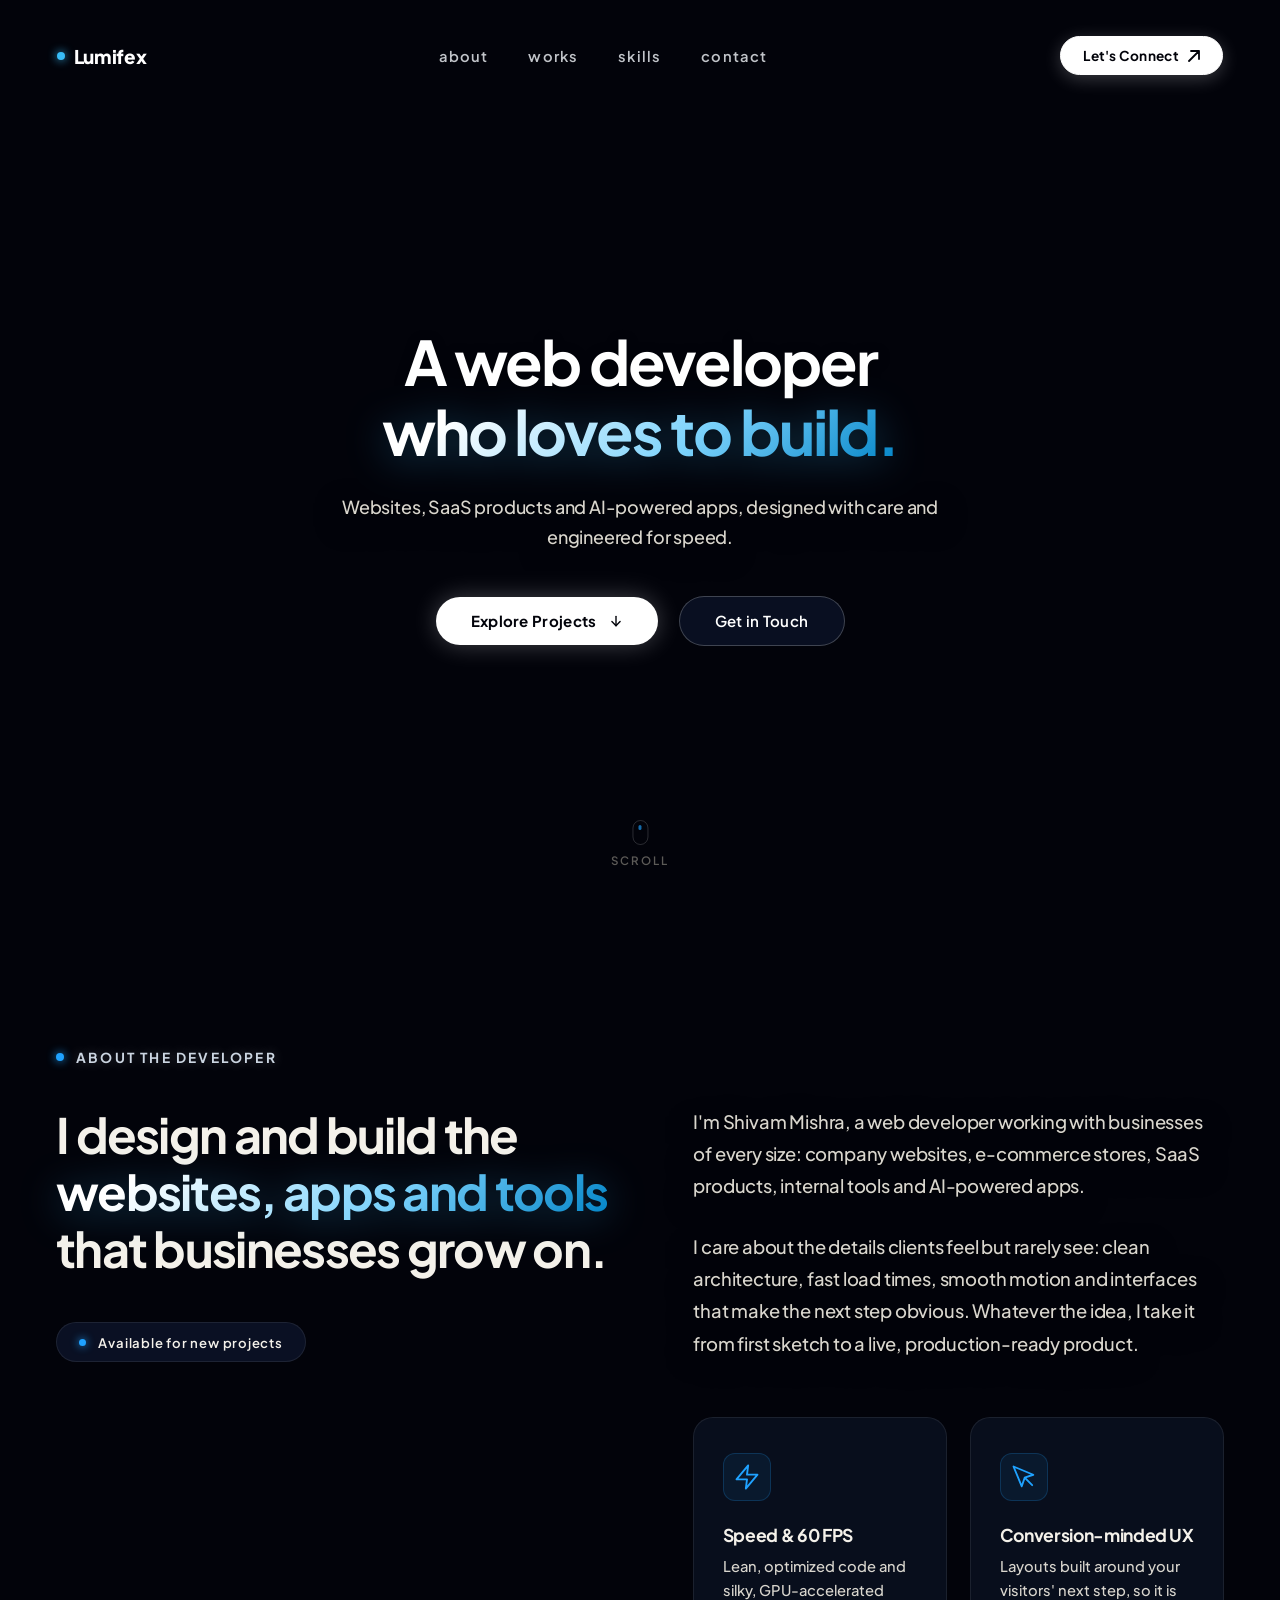
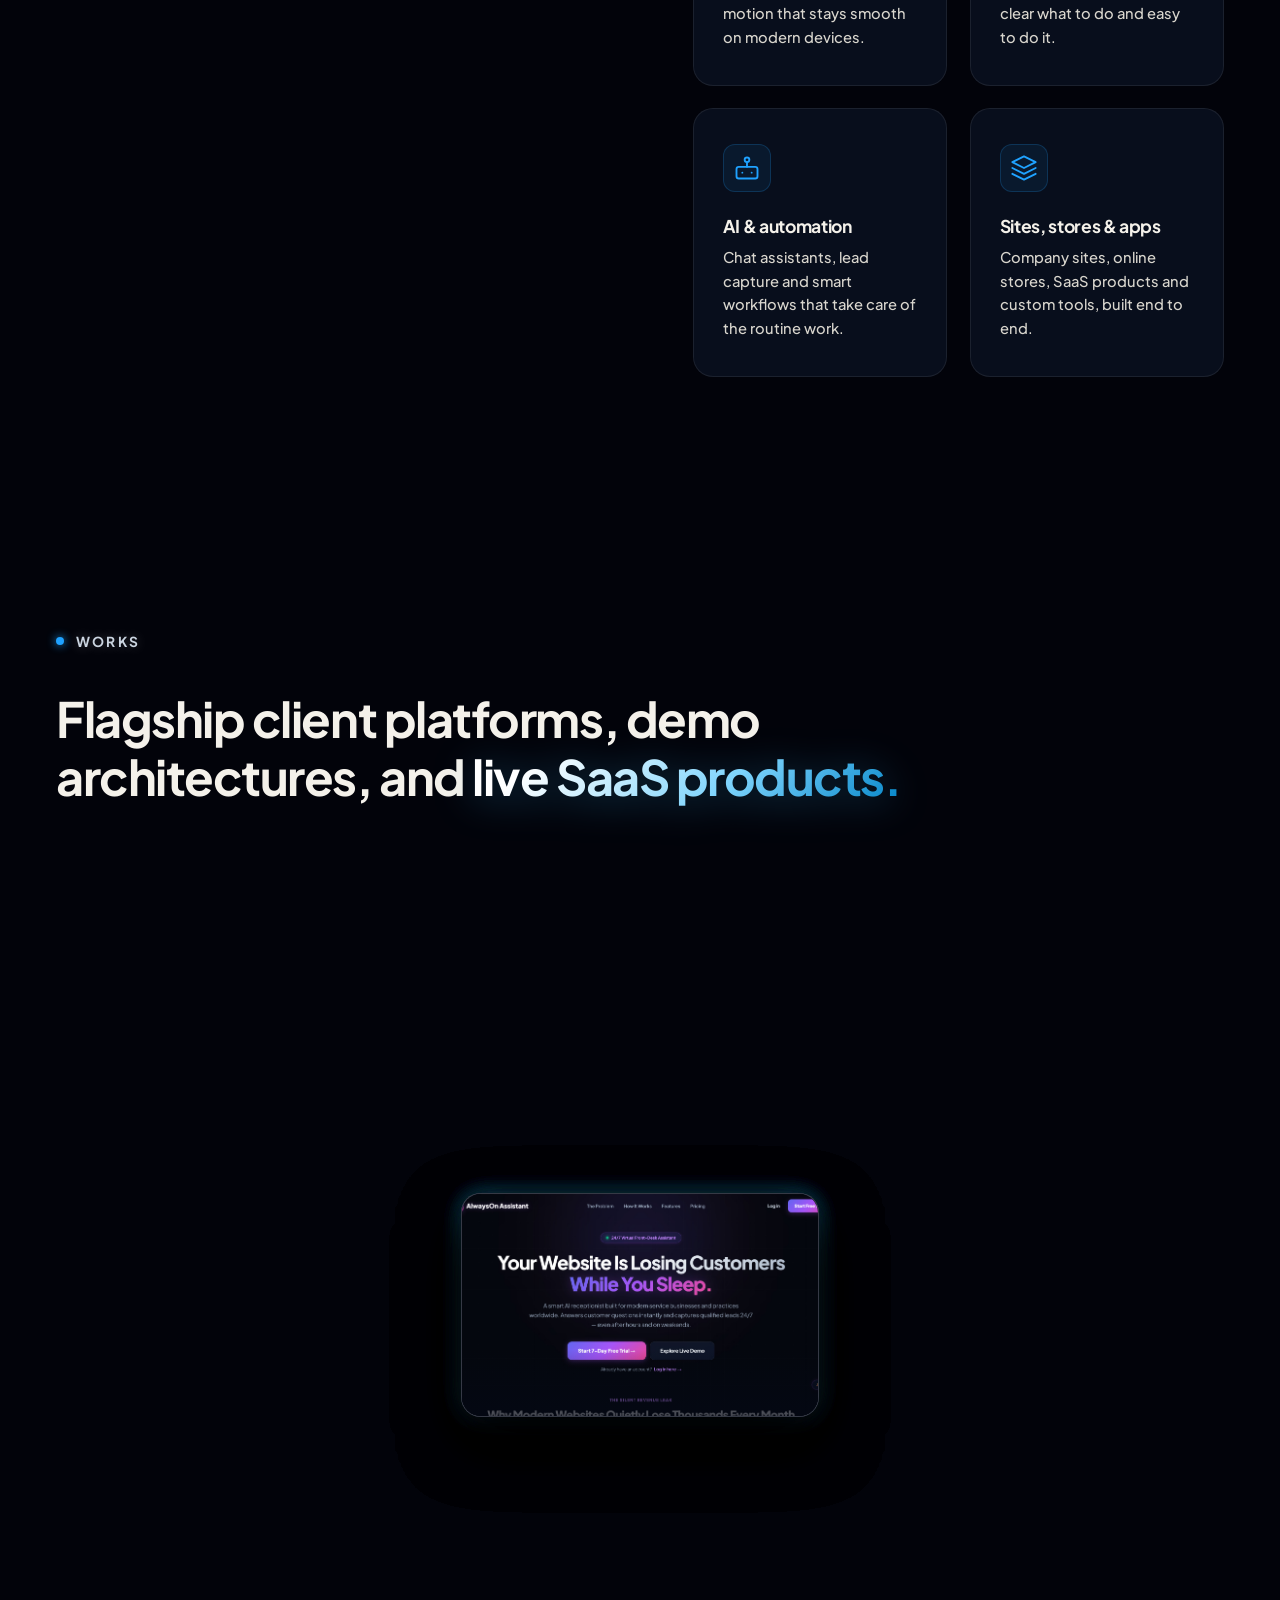
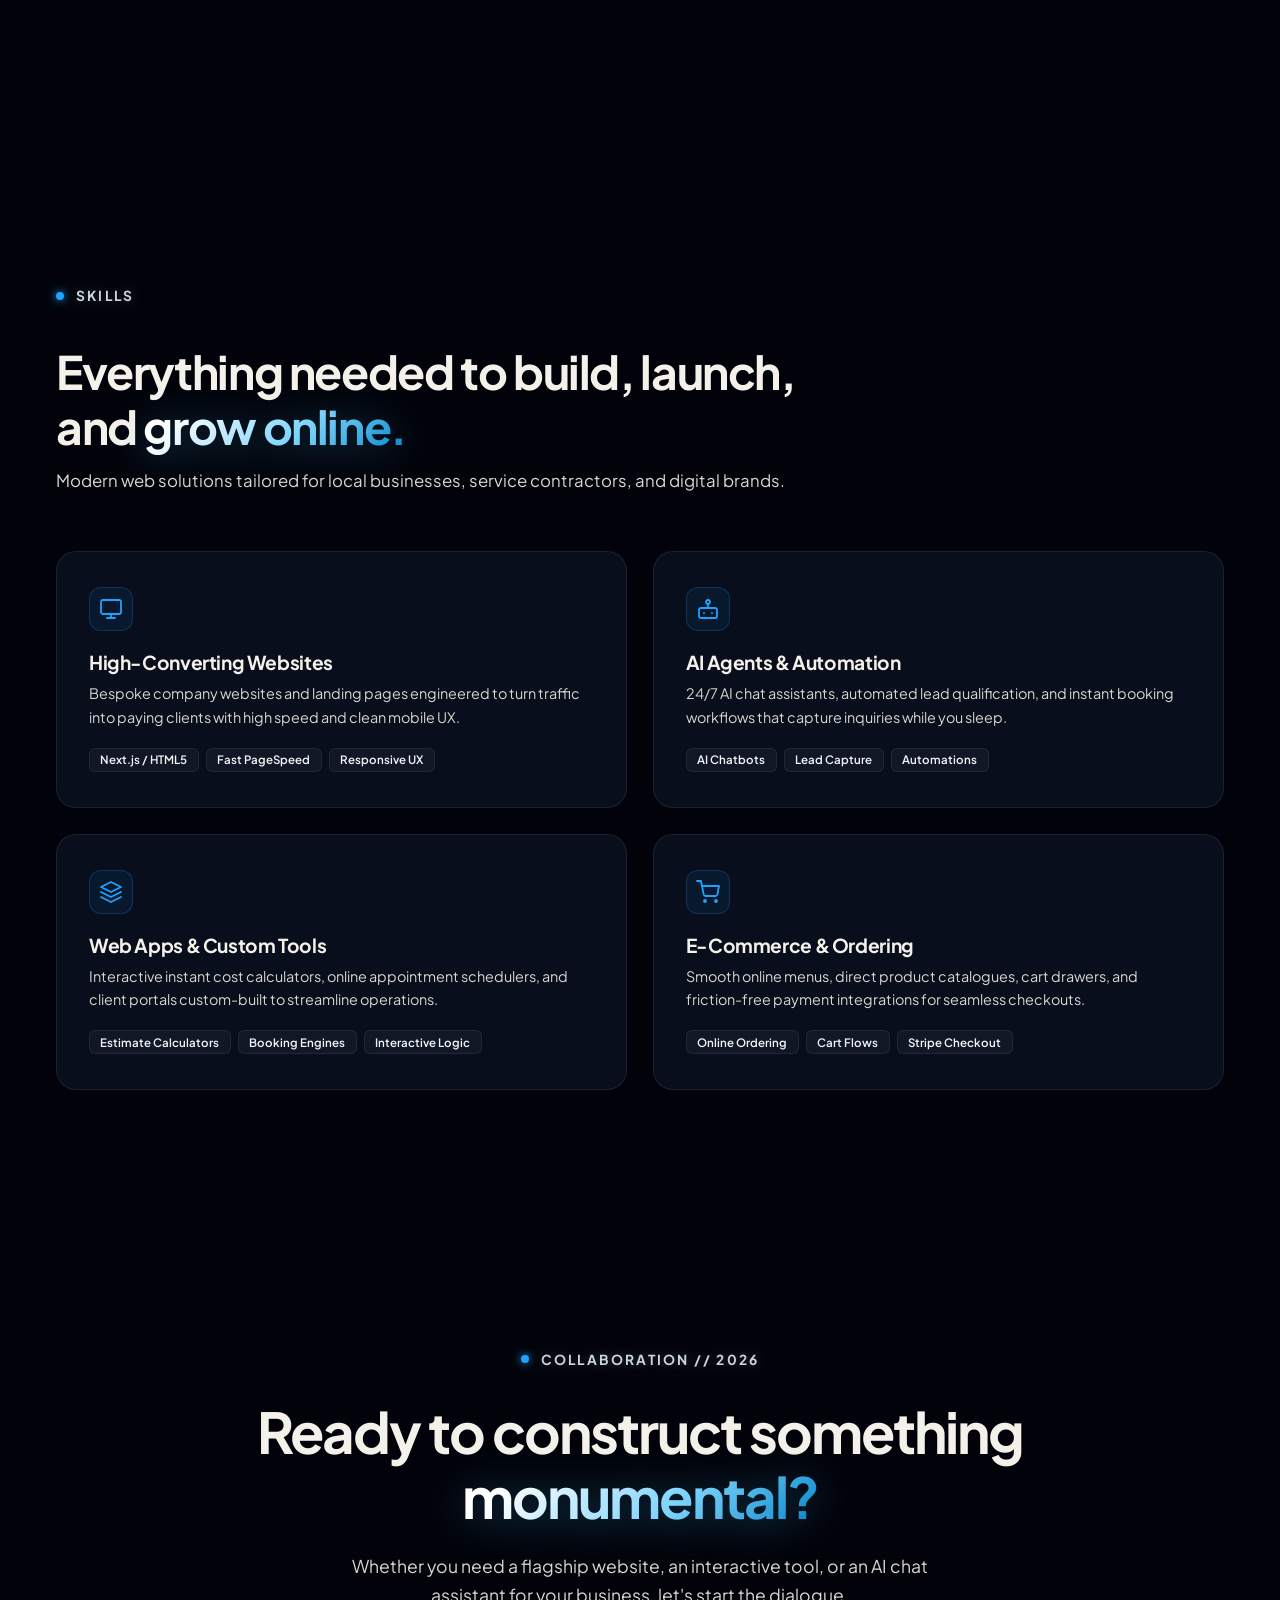
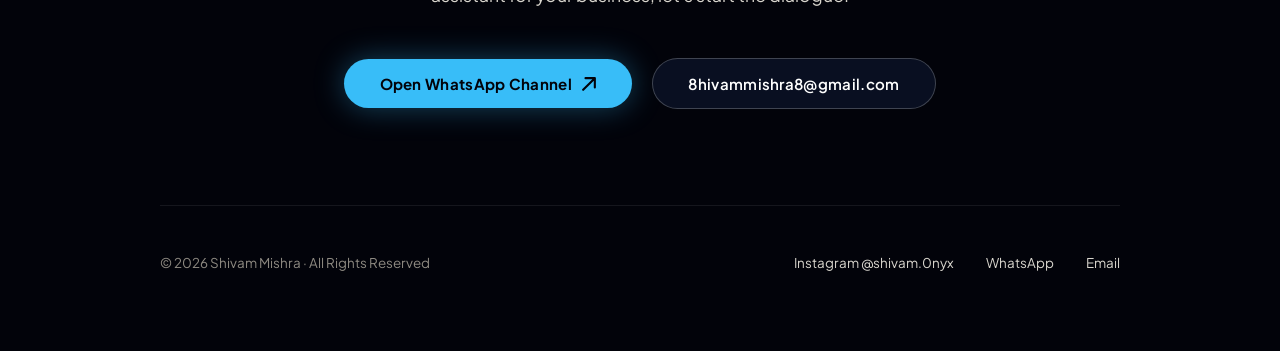
==== commit 5a7ab192: "Update index.html" ====
--- a/index.html
+++ b/index.html
@@ -3,10 +3,10 @@
 <head>
   <meta charset="UTF-8">
   <meta name="viewport" content="width=device-width, initial-scale=1.0, viewport-fit=cover">
-  <title>Shivam Mishra — Web Developer &amp; AI Builder</title>
+  <title>Shivam Mishra — Web Developer &amp; Creative Technologist</title>
   <meta name="description" content="Websites, SaaS products and AI-powered apps, designed with care and engineered for speed.">
 
-  <!-- Google Fonts -->
+  <!-- Clean Google Fonts -->
   <link rel="preconnect" href="https://fonts.googleapis.com">
   <link rel="preconnect" href="https://fonts.gstatic.com" crossorigin>
   <link href="https://fonts.googleapis.com/css2?family=Plus+Jakarta+Sans:wght@300;400;500;600;700;800&display=swap" rel="stylesheet">
@@ -26,14 +26,14 @@
   </script>
 
   <!-- Master Stylesheet -->
-  <link rel="stylesheet" href="style.css?v=25">
+  <link rel="stylesheet" href="style.css?v=30">
 </head>
 <body>
 
   <!-- Fullscreen WebGL2 Cosmic Canvas (Fixed in Background) -->
   <canvas id="universe-canvas"></canvas>
 
-  <!-- Visuvate Morphing Header: Wide on Hero (Screenshot 2) -> Center Pill on Scroll (Screenshot 3) -->
+  <!-- Visuvate Morphing Header: Wide on Hero -> Center Pill on Scroll -->
   <header class="site-header" id="site-header">
     <nav class="nav-container" id="nav-container">
 
@@ -65,12 +65,150 @@
   <!-- Main Experience -->
   <main>
 
-    <!-- (Keep Hero & About untouched) -->
+    <!-- HERO SECTION -->
+    <section id="hero" class="hero-section">
+      <div class="hero-content">
+
+        <!-- Headline -->
+        <h1 class="hero-title" data-reveal="words">
+          <span class="title-line">A web developer</span>
+          <span class="title-line highlight-text">who loves to build.</span>
+        </h1>
+
+        <!-- Subtitle -->
+        <p class="hero-subtitle" data-reveal="words">
+          Websites, SaaS products and AI-powered apps, designed with care and engineered for speed.
+        </p>
+
+        <!-- Action Buttons -->
+        <div class="hero-actions">
+          <a href="#works" class="btn-hero-primary">
+            <span>Explore Projects</span>
+            <svg width="14" height="14" viewBox="0 0 24 24" fill="none" stroke="currentColor" stroke-width="2.4" stroke-linecap="round" stroke-linejoin="round"><line x1="12" y1="4" x2="12" y2="20"></line><polyline points="19 13 12 20 5 13"></polyline></svg>
+          </a>
+          <a href="#contact" class="btn-hero-secondary">
+            <span>Get in Touch</span>
+          </a>
+        </div>
+
+      </div>
+
+      <!-- Scroll Cue -->
+      <div class="hero-scroll">
+        <div class="scroll-track">
+          <div class="scroll-pill"></div>
+        </div>
+        <span>scroll</span>
+      </div>
+    </section>
+
+    <!-- ABOUT SECTION -->
+    <section id="about" class="about-section">
+      <div class="about-container">
+
+        <!-- Section Label -->
+        <div class="section-tag-wrap">
+          <span class="tag-pulse-dot" aria-hidden="true"></span>
+          <span class="section-tag">ABOUT THE DEVELOPER</span>
+        </div>
+
+        <div class="about-grid">
+
+          <!-- Left Column -->
+          <div class="about-left">
+            <h2 class="about-headline" data-reveal="words">
+              I design and build the <span class="highlight-text">websites, apps and tools</span> that businesses grow on.
+            </h2>
+
+            <div class="about-exp-pill">
+              <span class="exp-dot" aria-hidden="true"></span>
+              <span class="exp-badge">Available for new projects</span>
+            </div>
+          </div>
+
+          <!-- Right Column -->
+          <div class="about-right">
+            <p class="about-p" data-reveal="words">
+              I'm Shivam Mishra, a web developer working with businesses of every size: company websites, e-commerce stores, SaaS products, internal tools and AI-powered apps.
+            </p>
+            <p class="about-p" data-reveal="words">
+              I care about the details clients feel but rarely see: clean architecture, fast load times, smooth motion and interfaces that make the next step obvious. Whatever the idea, I take it from first sketch to a live, production-ready product.
+            </p>
+
+            <!-- 4 Feature Cards -->
+            <div class="about-cards-grid" id="about-cards-grid">
+
+              <!-- Card 1 -->
+              <div class="about-card" data-card="1">
+                <div class="about-card-inner">
+                  <div class="card-icon" aria-hidden="true">
+                    <svg width="28" height="28" viewBox="0 0 24 24" fill="none" stroke="#1FA2FF" stroke-width="1.6" stroke-linecap="round" stroke-linejoin="round">
+                      <polygon points="13 2 3 14 12 14 11 22 21 10 12 10 13 2"></polygon>
+                    </svg>
+                  </div>
+                  <h3 class="card-title">Speed &amp; 60 FPS</h3>
+                  <p class="card-desc">Lean, optimized code and silky, GPU-accelerated motion that stays smooth on modern devices.</p>
+                </div>
+              </div>
+
+              <!-- Card 2 -->
+              <div class="about-card" data-card="2">
+                <div class="about-card-inner">
+                  <div class="card-icon" aria-hidden="true">
+                    <svg width="28" height="28" viewBox="0 0 24 24" fill="none" stroke="#1FA2FF" stroke-width="1.6" stroke-linecap="round" stroke-linejoin="round">
+                      <path d="M3 3l7.07 16.97 2.51-7.39 7.39-2.51L3 3z"></path>
+                      <path d="M13 13l6 6"></path>
+                    </svg>
+                  </div>
+                  <h3 class="card-title">Conversion-minded UX</h3>
+                  <p class="card-desc">Layouts built around your visitors' next step, so it is clear what to do and easy to do it.</p>
+                </div>
+              </div>
+
+              <!-- Card 3 -->
+              <div class="about-card" data-card="3">
+                <div class="about-card-inner">
+                  <div class="card-icon" aria-hidden="true">
+                    <svg width="28" height="28" viewBox="0 0 24 24" fill="none" stroke="#1FA2FF" stroke-width="1.6" stroke-linecap="round" stroke-linejoin="round">
+                      <rect x="3" y="11" width="18" height="10" rx="2"></rect>
+                      <circle cx="12" cy="5" r="2"></circle>
+                      <path d="M12 7v4"></path>
+                      <line x1="8" y1="16" x2="8" y2="16"></line>
+                      <line x1="16" y1="16" x2="16" y2="16"></line>
+                    </svg>
+                  </div>
+                  <h3 class="card-title">AI &amp; automation</h3>
+                  <p class="card-desc">Chat assistants, lead capture and smart workflows that take care of the routine work.</p>
+                </div>
+              </div>
+
+              <!-- Card 4 -->
+              <div class="about-card" data-card="4">
+                <div class="about-card-inner">
+                  <div class="card-icon" aria-hidden="true">
+                    <svg width="28" height="28" viewBox="0 0 24 24" fill="none" stroke="#1FA2FF" stroke-width="1.6" stroke-linecap="round" stroke-linejoin="round">
+                      <polygon points="12 2 2 7 12 12 22 7 12 2"></polygon>
+                      <polyline points="2 17 12 22 22 17"></polyline>
+                      <polyline points="2 12 12 17 22 12"></polyline>
+                    </svg>
+                  </div>
+                  <h3 class="card-title">Sites, stores &amp; apps</h3>
+                  <p class="card-desc">Company sites, online stores, SaaS products and custom tools, built end to end.</p>
+                </div>
+              </div>
+
+            </div>
+          </div>
+
+        </div>
+
+      </div>
+    </section>
 
     <!-- WORKS SECTION (FIRST INTRO HEADING -> THEN VISUVATE 3D HELIX) -->
     <section id="works" class="visuvate-works-section">
 
-      <!-- 1. Professional Editorial Intro (Sits cleanly ABOVE the 3D pin - ZERO Card Overlap) -->
+      <!-- 1. Professional Editorial Intro Header (Above 3D pin - ZERO Card Overlap) -->
       <div class="works-flow-header">
         <div class="section-tag-wrap">
           <span class="tag-pulse-dot" aria-hidden="true"></span>
@@ -81,7 +219,7 @@
         </h2>
       </div>
 
-      <!-- 2. Pinned 3D Helical Helix Stage (Exact Screenshot 4: Pure Full-Bleed Browser Cards!) -->
+      <!-- 2. Pinned 3D Helical Helix Stage (Screenshot 4: Clean Full-Bleed Browser Cards!) -->
       <div class="visuvate-stage-pin" id="visuvate-stage-pin">
         <div class="visuvate-stage" id="visuvate-stage">
           <div class="visuvate-helix" id="visuvate-helix">
@@ -163,10 +301,12 @@
       </div>
 
     </section>
+
     <!-- SKILLS SECTION -->
     <section id="skills" class="skills-section">
       <div class="skills-container">
 
+        <!-- Section Label -->
         <div class="section-tag-wrap">
           <span class="tag-pulse-dot" aria-hidden="true"></span>
           <span class="section-tag">SKILLS</span>
@@ -181,7 +321,7 @@
           </p>
         </div>
 
-        <!-- 4-Card Client Services Bento Grid -->
+        <!-- 4-Card Bento Grid -->
         <div class="skills-bento-grid">
 
           <!-- Skill 1 -->
@@ -267,6 +407,7 @@
     <section id="contact" class="contact-section">
       <div class="contact-container">
 
+        <!-- Section Label -->
         <div class="section-tag-wrap contact-tag-wrap">
           <span class="tag-pulse-dot" aria-hidden="true"></span>
           <span class="section-tag">COLLABORATION // 2026</span>
@@ -279,6 +420,7 @@
           Whether you need a flagship website, an interactive tool, or an AI chat assistant for your business, let's start the dialogue.
         </p>
 
+        <!-- CTA Buttons -->
         <div class="contact-actions">
           <a href="https://wa.me/919899452192?text=Hi%20Shivam,%20let's%20build%20something%20extraordinary." target="_blank" rel="noopener noreferrer" class="btn-contact-primary">
             <span>Open WhatsApp Channel</span>
@@ -289,6 +431,7 @@
           </a>
         </div>
 
+        <!-- Sleek Minimal Footer -->
         <footer class="site-footer">
           <div class="footer-copy">
             &copy; 2026 Shivam Mishra &middot; All Rights Reserved
@@ -305,6 +448,7 @@
 
   </main>
 
-  <script type="module" src="main.js?v=25"></script>
+  <!-- Modular Script Bootstrapper -->
+  <script type="module" src="main.js?v=30"></script>
 </body>
 </html>
--- a/style.css
+++ b/style.css
@@ -1,6 +1,6 @@
 /* ==========================================================================
-   SHIVAM MISHRA — THE COSMIC VISUVATE (AWWWARDS-GRADE MASTER STYLESHEET)
-   Rock-Solid 60 FPS, Smart Morphing Nav Dock, Zero-Overlap Works Stage
+   LUMIFEX — THE COSMIC PORTFOLIO (AWWWARDS-GRADE MASTER STYLESHEET)
+   Visuvate Morphing Dock + Pure 16:10 Helical Cards + 60 FPS Performance
    ========================================================================== */
 
 :root {
@@ -101,7 +101,7 @@
 }
 
 /* ==========================================================================
-   HEADER & NAVIGATION — TRUE VISUVATE MORPHING SMART DOCK
+   HEADER & NAVIGATION — TRUE VISUVATE MORPHING DOCK (SCREENSHOT 2 & 3)
    ========================================================================== */
 
 .site-header {
@@ -115,10 +115,10 @@
   align-items: center;
   justify-content: center;
   pointer-events: none;
-  transition: transform 0.4s cubic-bezier(0.16, 1, 0.3, 1), 
+  transition: transform 0.45s cubic-bezier(0.16, 1, 0.3, 1), 
               opacity 0.35s ease, 
-              padding 0.4s ease, 
-              top 0.4s ease;
+              padding 0.45s cubic-bezier(0.16, 1, 0.3, 1), 
+              top 0.45s ease;
 }
 
 /* Smart Scroll Hide: Slides away on downward scroll */
@@ -128,7 +128,7 @@
   pointer-events: none !important;
 }
 
-/* State 1: TOP HERO (Wide edge-to-edge, Pure Clean Glass) */
+/* State 1: TOP HERO (Wide edge-to-edge layout - Screenshot 2) */
 .nav-container {
   pointer-events: auto;
   width: 100%;
@@ -136,40 +136,66 @@
   display: flex;
   align-items: center;
   justify-content: space-between;
-  padding: 0.5rem 0;
+  padding: 0.6rem 0;
   background: transparent;
   border: 1px solid transparent;
   border-radius: 9999px;
-  transition: max-width 0.45s cubic-bezier(0.16, 1, 0.3, 1), 
-              padding 0.45s cubic-bezier(0.16, 1, 0.3, 1), 
+  transition: max-width 0.5s cubic-bezier(0.16, 1, 0.3, 1), 
+              padding 0.5s cubic-bezier(0.16, 1, 0.3, 1), 
               background-color 0.45s ease, 
               border-color 0.45s ease, 
               box-shadow 0.45s ease;
 }
 
-/* State 2: SCROLLED (Shrinks smoothly into Center Floating Pill Dock) */
+/* Brand Logo: Lumifex (Left Side Wordmark) */
+.nav-brand {
+  display: inline-flex;
+  align-items: center;
+  gap: 0.55rem;
+  text-decoration: none;
+  cursor: pointer;
+}
+
+.brand-dot {
+  width: 8px;
+  height: 8px;
+  border-radius: 50%;
+  background: var(--accent-cyan);
+  box-shadow: 0 0 10px var(--accent-cyan);
+  animation: pulseOpacity 2.2s infinite ease-in-out;
+}
+
+.brand-name {
+  font-family: var(--font-sans);
+  font-size: 1.18rem;
+  font-weight: 800;
+  letter-spacing: -0.02em;
+  color: #ffffff;
+}
+
+/* State 2: SCROLLED (Shrinks into Center Floating Glass Pill - Screenshot 3) */
 .site-header.is-scrolled {
   top: 1.2rem;
   padding: 0 1rem;
 }
 
 .site-header.is-scrolled .nav-container {
-  max-width: 480px;
+  max-width: 580px;
   justify-content: space-between;
-  gap: 1.5rem;
+  gap: 1.8rem;
   padding: 0.42rem 0.65rem 0.42rem 1.4rem;
   background: rgba(8, 12, 26, 0.88);
   backdrop-filter: blur(24px) saturate(180%);
   -webkit-backdrop-filter: blur(24px) saturate(180%);
   border-color: rgba(255, 255, 255, 0.15);
-  box-shadow: 0 16px 40px -10px rgba(0, 0, 0, 0.85), 0 0 20px rgba(56, 189, 248, 0.12);
+  box-shadow: 0 16px 40px -10px rgba(0, 0, 0, 0.85), 0 0 25px rgba(56, 189, 248, 0.14);
 }
 
 .nav-links {
   position: relative;
   display: flex;
   align-items: center;
-  gap: 2.4rem;
+  gap: 2.2rem;
 }
 
 .nav-item {
@@ -422,7 +448,7 @@
   display: inline-flex;
   align-items: center;
   gap: 0.75rem;
-  margin-bottom: 3rem;
+  margin-bottom: 2.5rem;
 }
 
 .tag-pulse-dot {
@@ -575,31 +601,41 @@
 }
 
 /* ==========================================================================
-   WORKS SECTION — ZERO OVERLAP & ZERO-LAG COMPOSITING
+   WORKS SECTION — FIRST INTRO HEADER -> THEN 3D HELIX (SCREENSHOT 4)
    ========================================================================== */
 
 .visuvate-works-section {
   position: relative;
   width: 100%;
-  min-height: 100vh;
   display: flex;
   flex-direction: column;
-  align-items: center;
-  justify-content: center;
-  overflow: hidden;
   background: transparent;
 }
 
-/* Top-Left Aligned Tag (Matches 'ABOUT THE DEVELOPER' alignment - ZERO Card Overlap) */
-.works-top-header {
-  position: absolute;
-  top: 3.5rem;
-  left: 3.5rem;
+/* 1. Professional Editorial Intro Header (Above the 3D pin - Zero Card Overlap) */
+.works-flow-header {
+  position: relative;
+  width: 100%;
+  max-width: 1360px;
+  margin: 0 auto;
+  padding: 8rem 3.5rem 3rem 3.5rem;
+  display: flex;
+  flex-direction: column;
+  align-items: flex-start;
   z-index: 10;
-  pointer-events: none;
-}
-
-/* 3D Helical Stage Pin Wrapper */
+}
+
+.works-flow-title {
+  font-family: var(--font-sans);
+  font-size: clamp(2.2rem, 3.8vw, 3.4rem);
+  font-weight: 700;
+  line-height: 1.2;
+  letter-spacing: -0.03em;
+  color: var(--text-heading);
+  max-width: 860px;
+}
+
+/* 2. Pinned 3D Helical Helix Stage (Screenshot 4: Clean Full-Bleed Browser Cards) */
 .visuvate-stage-pin {
   position: relative;
   width: 100%;
@@ -614,7 +650,7 @@
   width: 100%;
   height: 100%;
   perspective: 2000px;
-  perspective-origin: 50% 55%;
+  perspective-origin: 50% 50%;
   display: flex;
   align-items: center;
   justify-content: center;
@@ -632,10 +668,10 @@
   will-change: transform, opacity;
 }
 
-/* 16:10 SOLID OBSIDIAN CARD (NO BACKDROP-FILTER = 60 FPS INSTANT SPEED) */
+/* PURE 16:10 BROWSER MOCKUP (NO TEXT PILLS BENEATH = SCREENSHOT 4 EXACT) */
 .helix-card {
   position: absolute;
-  width: clamp(320px, 26vw, 390px);
+  width: clamp(330px, 28vw, 420px);
   aspect-ratio: 16 / 10;
   height: auto;
   transform-style: preserve-3d;
@@ -655,17 +691,18 @@
   position: relative;
   width: 100%;
   height: 100%;
-  border-radius: 18px;
-  background: #080d1c; /* Pure GPU-friendly solid obsidian */
+  border-radius: 20px;
+  background: #080d1c; /* Pure GPU-friendly solid dark obsidian */
   border: 1px solid rgba(255, 255, 255, 0.18);
   overflow: hidden;
-  box-shadow: 0 20px 50px rgba(0, 0, 0, 0.8), 0 0 20px rgba(56, 189, 248, 0.1);
-  transition: border-color 0.3s ease, box-shadow 0.3s ease;
+  box-shadow: 0 24px 60px rgba(0, 0, 0, 0.85), 0 0 25px rgba(56, 189, 248, 0.12);
+  transition: border-color 0.35s ease, box-shadow 0.35s ease, transform 0.35s cubic-bezier(0.16, 1, 0.3, 1);
 }
 
 .helix-card:hover .helix-card-glass {
-  border-color: rgba(56, 189, 248, 0.8);
-  box-shadow: 0 25px 65px rgba(0, 0, 0, 0.95), 0 0 35px rgba(56, 189, 248, 0.35);
+  border-color: rgba(56, 189, 248, 0.85);
+  box-shadow: 0 30px 75px rgba(0, 0, 0, 0.95), 0 0 40px rgba(56, 189, 248, 0.38);
+  transform: translateY(-6px) scale(1.02);
 }
 
 .helix-media {
@@ -687,39 +724,12 @@
 .helix-media-shine {
   position: absolute;
   inset: 0;
-  background: linear-gradient(180deg, transparent 65%, rgba(4, 8, 20, 0.9) 100%);
+  background: linear-gradient(180deg, transparent 70%, rgba(4, 8, 20, 0.75) 100%);
   pointer-events: none;
 }
 
 .helix-fallback {
   background: radial-gradient(circle at center, #0e1e3e 0%, #030712 100%);
-}
-
-.helix-meta-pill {
-  position: absolute;
-  bottom: 10px;
-  left: 10px;
-  right: 10px;
-  padding: 0.5rem 0.85rem;
-  border-radius: 10px;
-  background: rgba(6, 10, 24, 0.92);
-  border: 1px solid rgba(255, 255, 255, 0.14);
-  display: flex;
-  align-items: center;
-  justify-content: space-between;
-}
-
-.helix-meta-pill h4 {
-  font-family: var(--font-sans);
-  font-size: 0.82rem;
-  font-weight: 700;
-  color: #ffffff;
-}
-
-.helix-arrow {
-  font-size: 0.85rem;
-  font-weight: 700;
-  color: var(--accent-cyan);
 }
 
 /* ==========================================================================
@@ -962,7 +972,7 @@
   .about-grid { grid-template-columns: 1fr; gap: 3.5rem; }
   .about-left { position: static; }
   .about-headline { font-size: 2.4rem; }
-  .works-top-header { left: 2rem; top: 2.5rem; }
+  .works-flow-header { padding: 6rem 2rem 2rem 2rem; }
   .skills-section { padding: 6rem 2rem; }
   .skills-bento-grid { grid-template-columns: 1fr; }
 }
@@ -978,8 +988,7 @@
   .hero-scroll { display: none; }
   .about-section { padding: 6rem 1.2rem; }
   .about-cards-grid { grid-template-columns: 1fr; }
-  .visuvate-works-section { padding: 6rem 1.2rem; min-height: auto; }
-  .works-top-header { left: 1.2rem; top: 2rem; }
+  .works-flow-header { padding: 5rem 1.2rem 1.5rem 1.2rem; }
   .visuvate-stage-pin { height: auto; }
   .visuvate-stage { height: auto; perspective: none; overflow-x: auto; display: block; padding-bottom: 2rem; }
   .visuvate-helix { display: flex; flex-direction: row; gap: 1.2rem; transform: none !important; width: max-content; padding: 1rem 0; }
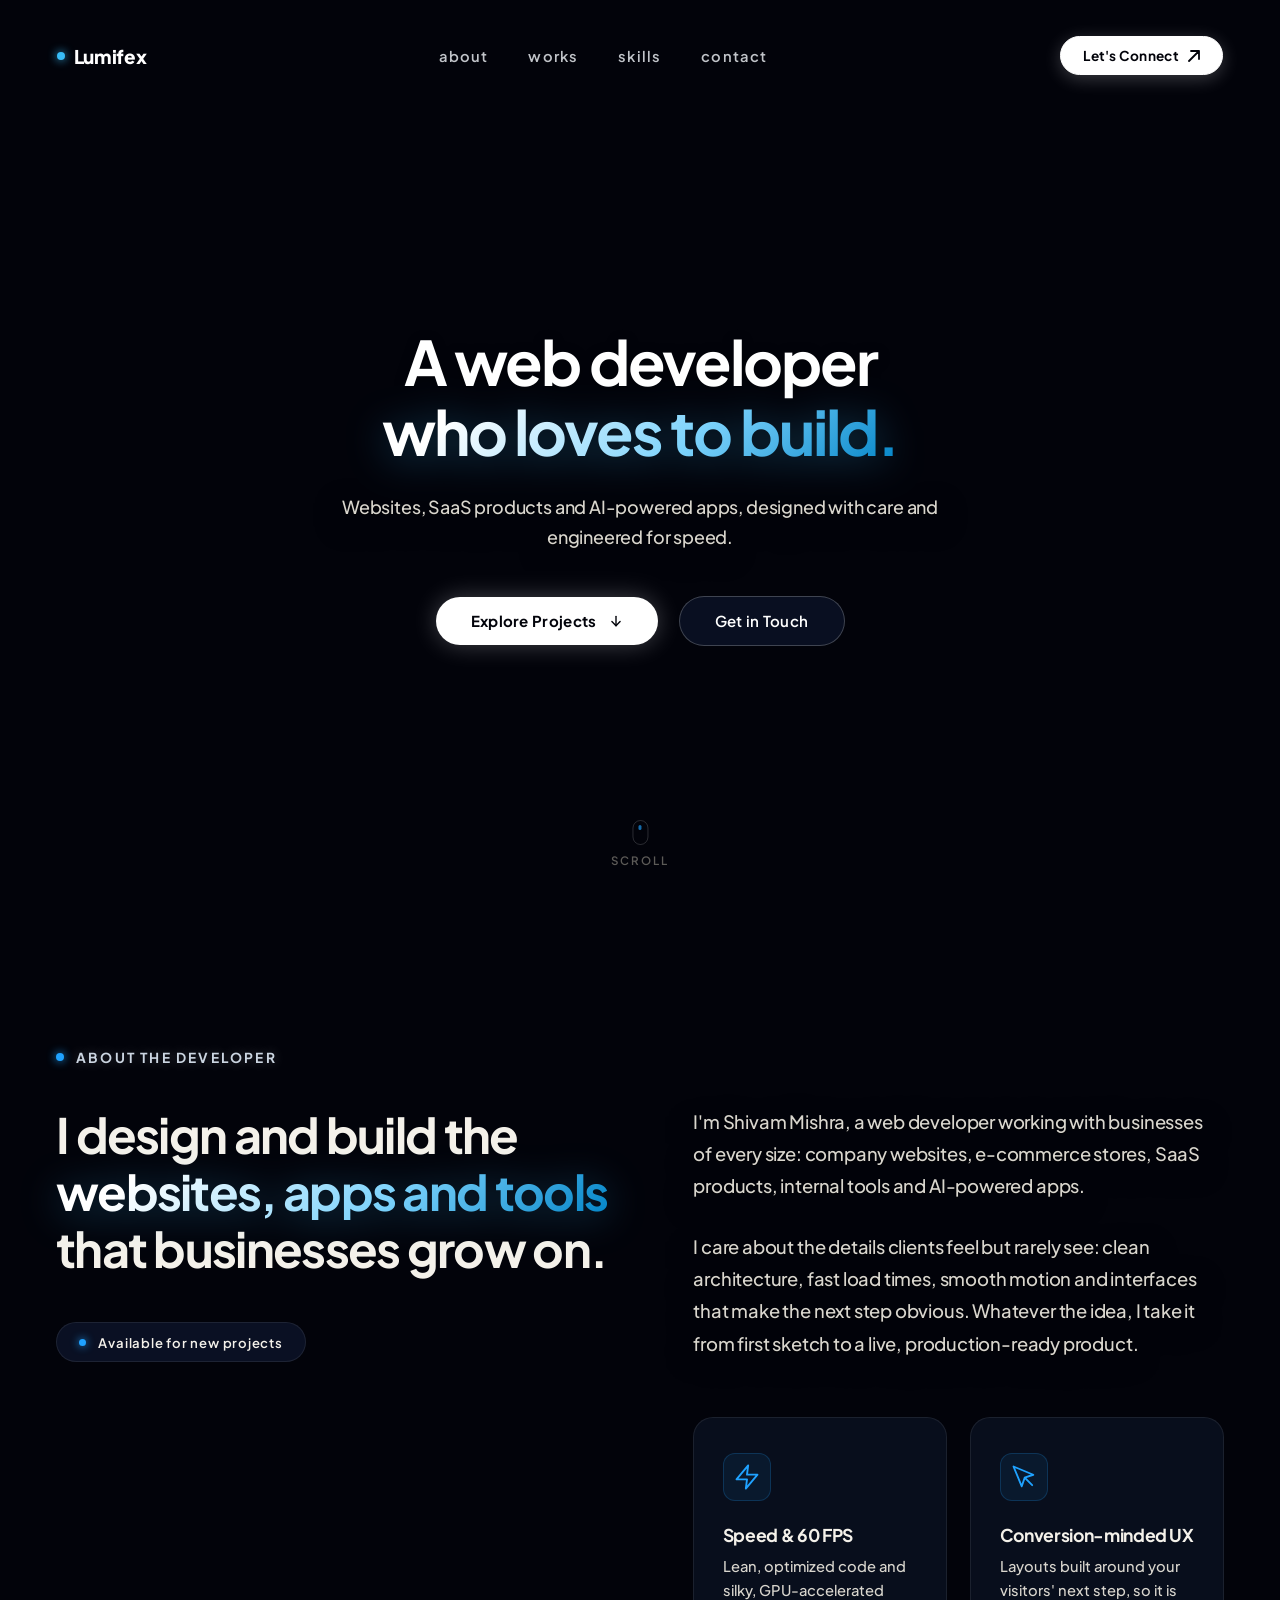
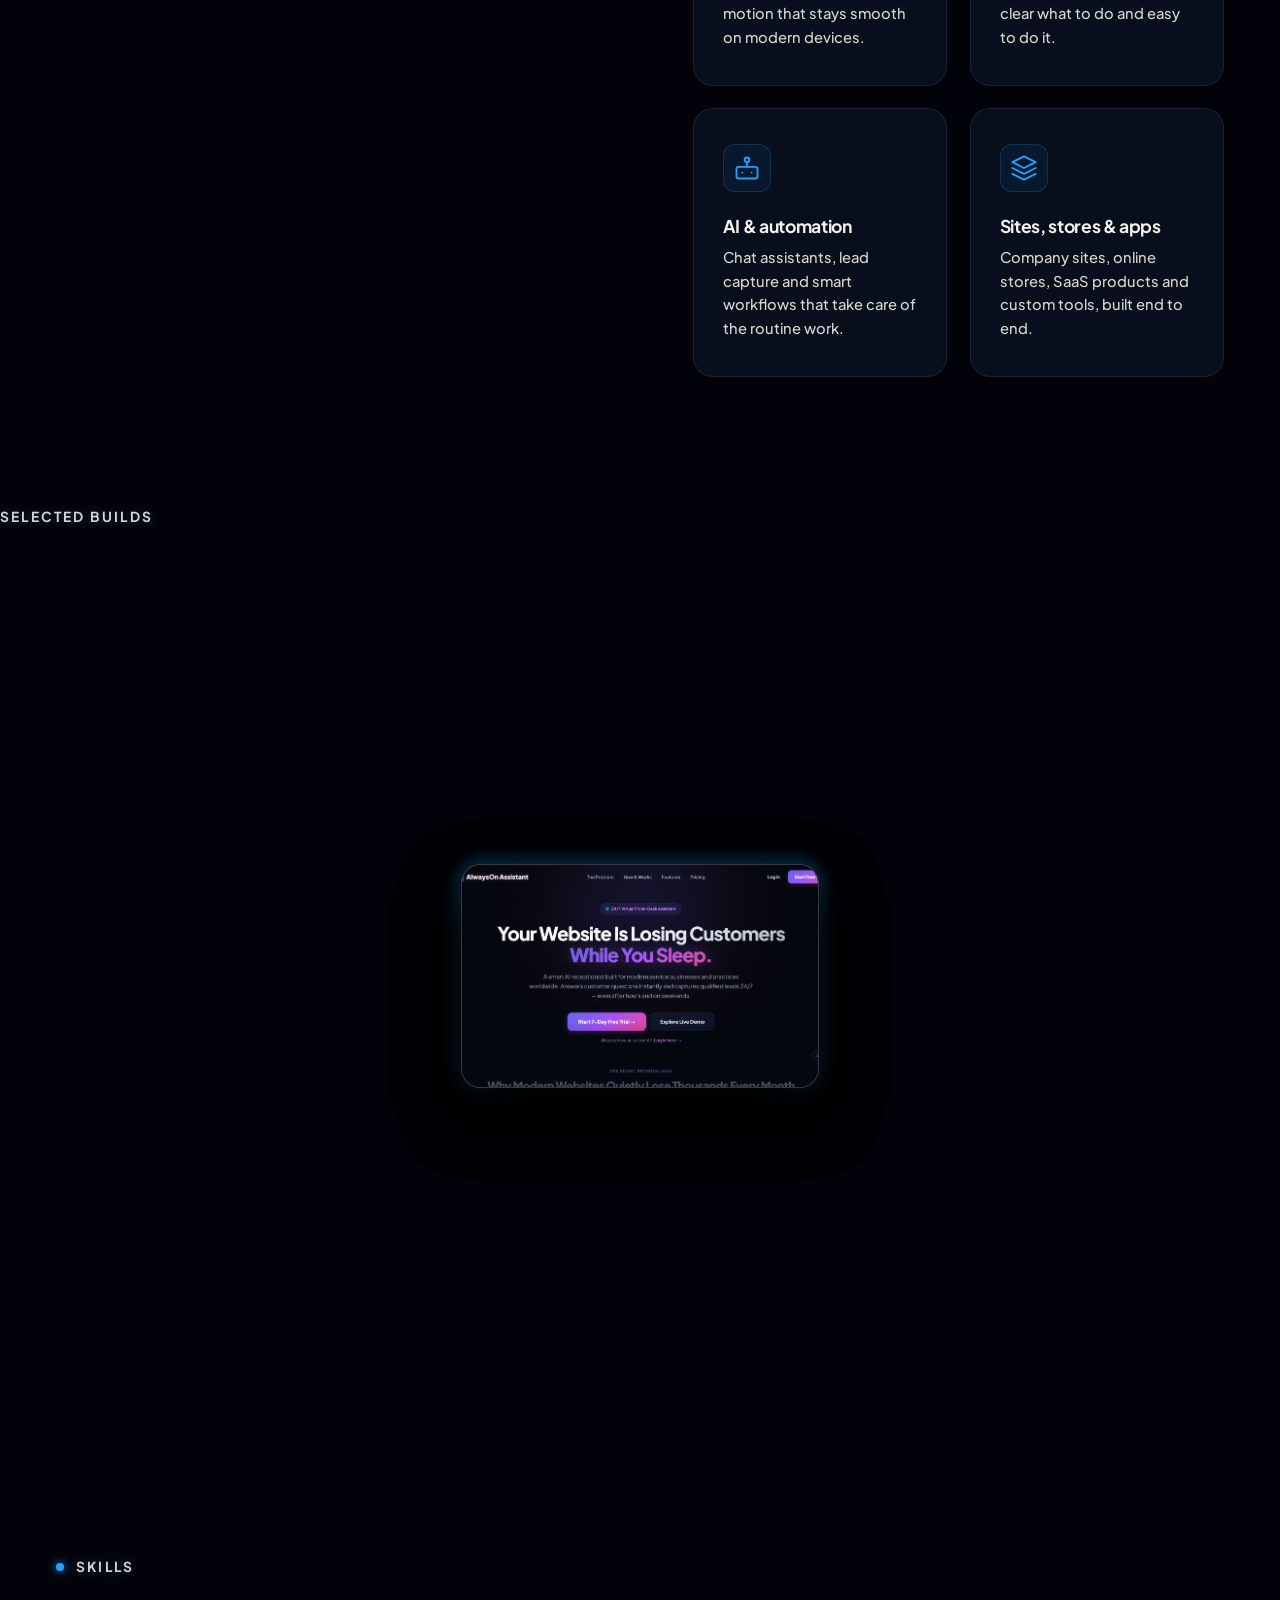
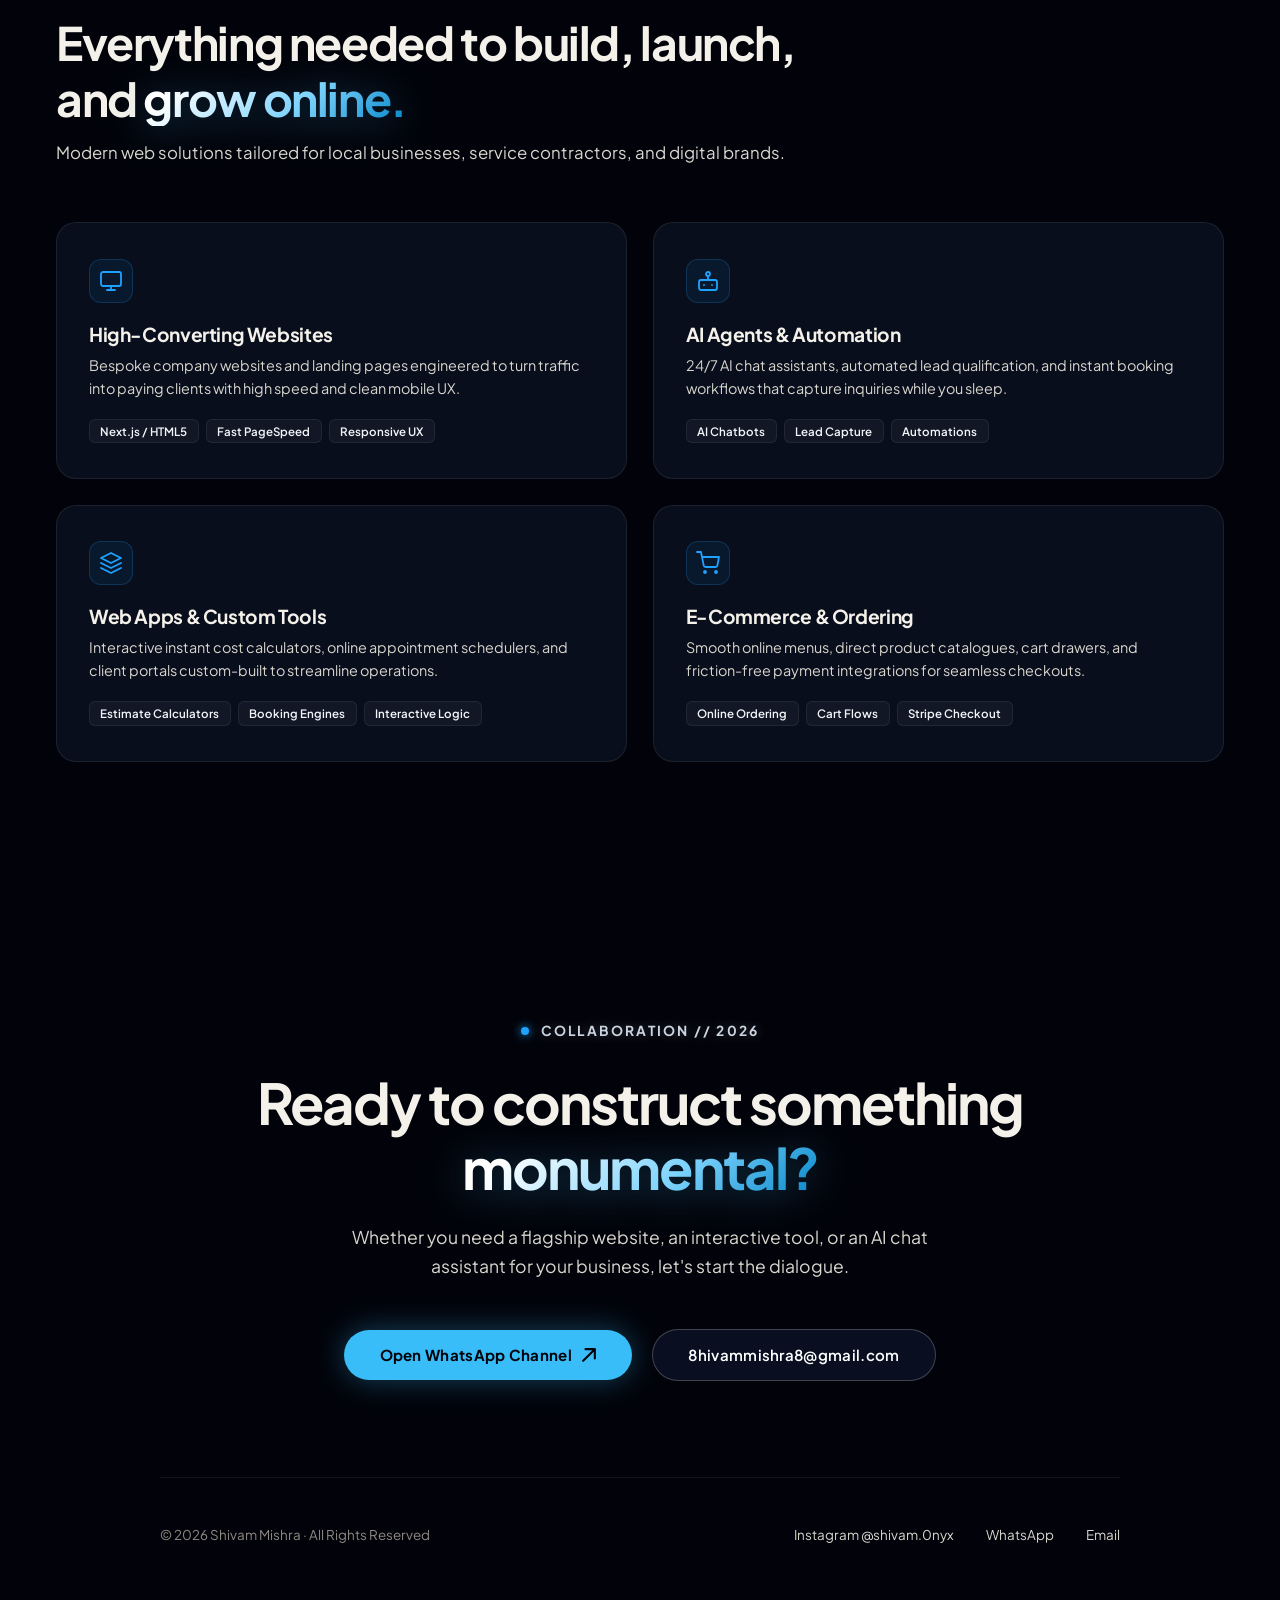
==== commit 9ffcde34: "Update index.html" ====
--- a/index.html
+++ b/index.html
@@ -26,18 +26,18 @@
   </script>
 
   <!-- Master Stylesheet -->
-  <link rel="stylesheet" href="style.css?v=30">
+  <link rel="stylesheet" href="style.css?v=50">
 </head>
 <body>
 
   <!-- Fullscreen WebGL2 Cosmic Canvas (Fixed in Background) -->
   <canvas id="universe-canvas"></canvas>
 
-  <!-- Visuvate Morphing Header: Wide on Hero -> Center Pill on Scroll -->
+  <!-- True Visuvate Floating Frosted Nav Dock (Always Stays on Screen) -->
   <header class="site-header" id="site-header">
     <nav class="nav-container" id="nav-container">
 
-      <!-- Left Brand Wordmark (Lumifex.com) -->
+      <!-- Left Brand Wordmark -->
       <a href="#hero" class="nav-brand" aria-label="Lumifex Home">
         <span class="brand-dot"></span>
         <span class="brand-name">Lumifex</span>
@@ -53,7 +53,7 @@
         <span class="nav-active-line" id="nav-active-line" aria-hidden="true"></span>
       </div>
 
-      <!-- Right Action CTA -->
+      <!-- Right Action CTA Button -->
       <a href="https://wa.me/919899452192?text=Hi%20Shivam,%20let's%20build%20something%20extraordinary." class="btn-connect" target="_blank" rel="noopener noreferrer">
         <span>Let's Connect</span>
         <svg width="12" height="12" viewBox="0 0 12 12" fill="none"><path d="M1 11L11 1H3M11 1V9" stroke="currentColor" stroke-width="1.8" stroke-linecap="round" stroke-linejoin="round"/></svg>
@@ -69,18 +69,15 @@
     <section id="hero" class="hero-section">
       <div class="hero-content">
 
-        <!-- Headline -->
         <h1 class="hero-title" data-reveal="words">
           <span class="title-line">A web developer</span>
           <span class="title-line highlight-text">who loves to build.</span>
         </h1>
 
-        <!-- Subtitle -->
         <p class="hero-subtitle" data-reveal="words">
           Websites, SaaS products and AI-powered apps, designed with care and engineered for speed.
         </p>
 
-        <!-- Action Buttons -->
         <div class="hero-actions">
           <a href="#works" class="btn-hero-primary">
             <span>Explore Projects</span>
@@ -93,7 +90,6 @@
 
       </div>
 
-      <!-- Scroll Cue -->
       <div class="hero-scroll">
         <div class="scroll-track">
           <div class="scroll-pill"></div>
@@ -106,7 +102,6 @@
     <section id="about" class="about-section">
       <div class="about-container">
 
-        <!-- Section Label -->
         <div class="section-tag-wrap">
           <span class="tag-pulse-dot" aria-hidden="true"></span>
           <span class="section-tag">ABOUT THE DEVELOPER</span>
@@ -114,7 +109,6 @@
 
         <div class="about-grid">
 
-          <!-- Left Column -->
           <div class="about-left">
             <h2 class="about-headline" data-reveal="words">
               I design and build the <span class="highlight-text">websites, apps and tools</span> that businesses grow on.
@@ -126,7 +120,6 @@
             </div>
           </div>
 
-          <!-- Right Column -->
           <div class="about-right">
             <p class="about-p" data-reveal="words">
               I'm Shivam Mishra, a web developer working with businesses of every size: company websites, e-commerce stores, SaaS products, internal tools and AI-powered apps.
@@ -135,10 +128,8 @@
               I care about the details clients feel but rarely see: clean architecture, fast load times, smooth motion and interfaces that make the next step obvious. Whatever the idea, I take it from first sketch to a live, production-ready product.
             </p>
 
-            <!-- 4 Feature Cards -->
             <div class="about-cards-grid" id="about-cards-grid">
 
-              <!-- Card 1 -->
               <div class="about-card" data-card="1">
                 <div class="about-card-inner">
                   <div class="card-icon" aria-hidden="true">
@@ -151,7 +142,6 @@
                 </div>
               </div>
 
-              <!-- Card 2 -->
               <div class="about-card" data-card="2">
                 <div class="about-card-inner">
                   <div class="card-icon" aria-hidden="true">
@@ -165,7 +155,6 @@
                 </div>
               </div>
 
-              <!-- Card 3 -->
               <div class="about-card" data-card="3">
                 <div class="about-card-inner">
                   <div class="card-icon" aria-hidden="true">
@@ -182,7 +171,6 @@
                 </div>
               </div>
 
-              <!-- Card 4 -->
               <div class="about-card" data-card="4">
                 <div class="about-card-inner">
                   <div class="card-icon" aria-hidden="true">
@@ -205,26 +193,21 @@
       </div>
     </section>
 
-    <!-- WORKS SECTION (FIRST INTRO HEADING -> THEN VISUVATE 3D HELIX) -->
+    <!-- WORKS SECTION (PURE 3D HELIX - ZERO TEXT OVERLAP) -->
     <section id="works" class="visuvate-works-section">
 
-      <!-- 1. Professional Editorial Intro Header (Above 3D pin - ZERO Card Overlap) -->
-      <div class="works-flow-header">
-        <div class="section-tag-wrap">
-          <span class="tag-pulse-dot" aria-hidden="true"></span>
-          <span class="section-tag">WORKS</span>
-        </div>
-        <h2 class="works-flow-title">
-          Flagship client platforms, demo architectures, and <span class="highlight-text">live SaaS products.</span>
-        </h2>
-      </div>
-
-      <!-- 2. Pinned 3D Helical Helix Stage (Screenshot 4: Clean Full-Bleed Browser Cards!) -->
+      <!-- Minimal Corner Badge (Never Overlaps Cards!) -->
+      <div class="works-corner-tag">
+        <span class="tag-pulse-dot" aria-hidden="true"></span>
+        <span class="section-tag">SELECTED BUILDS</span>
+      </div>
+
+      <!-- Pinned 3D Helical Helix Stage (Full-Bleed Pure Browser Windows) -->
       <div class="visuvate-stage-pin" id="visuvate-stage-pin">
         <div class="visuvate-stage" id="visuvate-stage">
           <div class="visuvate-helix" id="visuvate-helix">
 
-            <!-- PROJECT 01: Lumina Dental Studio -->
+            <!-- 01: Lumina Dental Studio -->
             <article class="helix-card" data-helix-idx="0">
               <a href="https://lumina-dental-studio-iota.vercel.app/" target="_blank" rel="noopener noreferrer" class="helix-card-link" title="Lumina Dental Studio">
                 <div class="helix-card-glass">
@@ -236,7 +219,7 @@
               </a>
             </article>
 
-            <!-- PROJECT 02: Ironcrest Roofing & Restoration -->
+            <!-- 02: Ironcrest Roofing & Restoration -->
             <article class="helix-card" data-helix-idx="1">
               <a href="https://roofing-portfolio-two.vercel.app/" target="_blank" rel="noopener noreferrer" class="helix-card-link" title="Ironcrest Roofing & Restoration">
                 <div class="helix-card-glass">
@@ -248,7 +231,7 @@
               </a>
             </article>
 
-            <!-- PROJECT 03: Cinder & Cedar Coffee Roasters -->
+            <!-- 03: Cinder & Cedar Coffee Roasters -->
             <article class="helix-card" data-helix-idx="2">
               <a href="https://cinder-cedar-coffee-roasters.vercel.app/" target="_blank" rel="noopener noreferrer" class="helix-card-link" title="Cinder & Cedar Coffee Roasters">
                 <div class="helix-card-glass">
@@ -260,7 +243,7 @@
               </a>
             </article>
 
-            <!-- PROJECT 04: Sunstone Valley Comfort Co. -->
+            <!-- 04: Sunstone Valley Comfort Co. -->
             <article class="helix-card" data-helix-idx="3">
               <a href="https://sunstone-valley-hva.sm5233476.workers.dev/" target="_blank" rel="noopener noreferrer" class="helix-card-link" title="Sunstone Valley Comfort Co.">
                 <div class="helix-card-glass">
@@ -272,7 +255,7 @@
               </a>
             </article>
 
-            <!-- PROJECT 05: Basil & Fire Neapolitan Pizzeria -->
+            <!-- 05: Basil & Fire Neapolitan Pizzeria -->
             <article class="helix-card" data-helix-idx="4">
               <a href="https://basil-fire-ordering.vercel.app/" target="_blank" rel="noopener noreferrer" class="helix-card-link" title="Basil & Fire Neapolitan Pizzeria">
                 <div class="helix-card-glass">
@@ -284,7 +267,7 @@
               </a>
             </article>
 
-            <!-- PROJECT 06: AlwaysOn Assistant -->
+            <!-- 06: AlwaysOn Assistant -->
             <article class="helix-card" data-helix-idx="5">
               <a href="https://alwayson-assistant.vercel.app/" target="_blank" rel="noopener noreferrer" class="helix-card-link" title="AlwaysOn Assistant Live SaaS">
                 <div class="helix-card-glass">
@@ -306,7 +289,6 @@
     <section id="skills" class="skills-section">
       <div class="skills-container">
 
-        <!-- Section Label -->
         <div class="section-tag-wrap">
           <span class="tag-pulse-dot" aria-hidden="true"></span>
           <span class="section-tag">SKILLS</span>
@@ -324,7 +306,6 @@
         <!-- 4-Card Bento Grid -->
         <div class="skills-bento-grid">
 
-          <!-- Skill 1 -->
           <div class="skills-tile">
             <div class="tile-icon-box">
               <svg width="24" height="24" viewBox="0 0 24 24" fill="none" stroke="#1FA2FF" stroke-width="1.8" stroke-linecap="round" stroke-linejoin="round">
@@ -342,7 +323,6 @@
             </div>
           </div>
 
-          <!-- Skill 2 -->
           <div class="skills-tile">
             <div class="tile-icon-box">
               <svg width="24" height="24" viewBox="0 0 24 24" fill="none" stroke="#1FA2FF" stroke-width="1.8" stroke-linecap="round" stroke-linejoin="round">
@@ -362,7 +342,6 @@
             </div>
           </div>
 
-          <!-- Skill 3 -->
           <div class="skills-tile">
             <div class="tile-icon-box">
               <svg width="24" height="24" viewBox="0 0 24 24" fill="none" stroke="#1FA2FF" stroke-width="1.8" stroke-linecap="round" stroke-linejoin="round">
@@ -380,7 +359,6 @@
             </div>
           </div>
 
-          <!-- Skill 4 -->
           <div class="skills-tile">
             <div class="tile-icon-box">
               <svg width="24" height="24" viewBox="0 0 24 24" fill="none" stroke="#1FA2FF" stroke-width="1.8" stroke-linecap="round" stroke-linejoin="round">
@@ -403,11 +381,10 @@
       </div>
     </section>
 
-    <!-- CONTACT & FOOTER SECTION -->
+    <!-- CONTACT SECTION -->
     <section id="contact" class="contact-section">
       <div class="contact-container">
 
-        <!-- Section Label -->
         <div class="section-tag-wrap contact-tag-wrap">
           <span class="tag-pulse-dot" aria-hidden="true"></span>
           <span class="section-tag">COLLABORATION // 2026</span>
@@ -420,7 +397,6 @@
           Whether you need a flagship website, an interactive tool, or an AI chat assistant for your business, let's start the dialogue.
         </p>
 
-        <!-- CTA Buttons -->
         <div class="contact-actions">
           <a href="https://wa.me/919899452192?text=Hi%20Shivam,%20let's%20build%20something%20extraordinary." target="_blank" rel="noopener noreferrer" class="btn-contact-primary">
             <span>Open WhatsApp Channel</span>
@@ -431,7 +407,6 @@
           </a>
         </div>
 
-        <!-- Sleek Minimal Footer -->
         <footer class="site-footer">
           <div class="footer-copy">
             &copy; 2026 Shivam Mishra &middot; All Rights Reserved
@@ -448,7 +423,6 @@
 
   </main>
 
-  <!-- Modular Script Bootstrapper -->
-  <script type="module" src="main.js?v=30"></script>
+  <script type="module" src="main.js?v=50"></script>
 </body>
 </html>
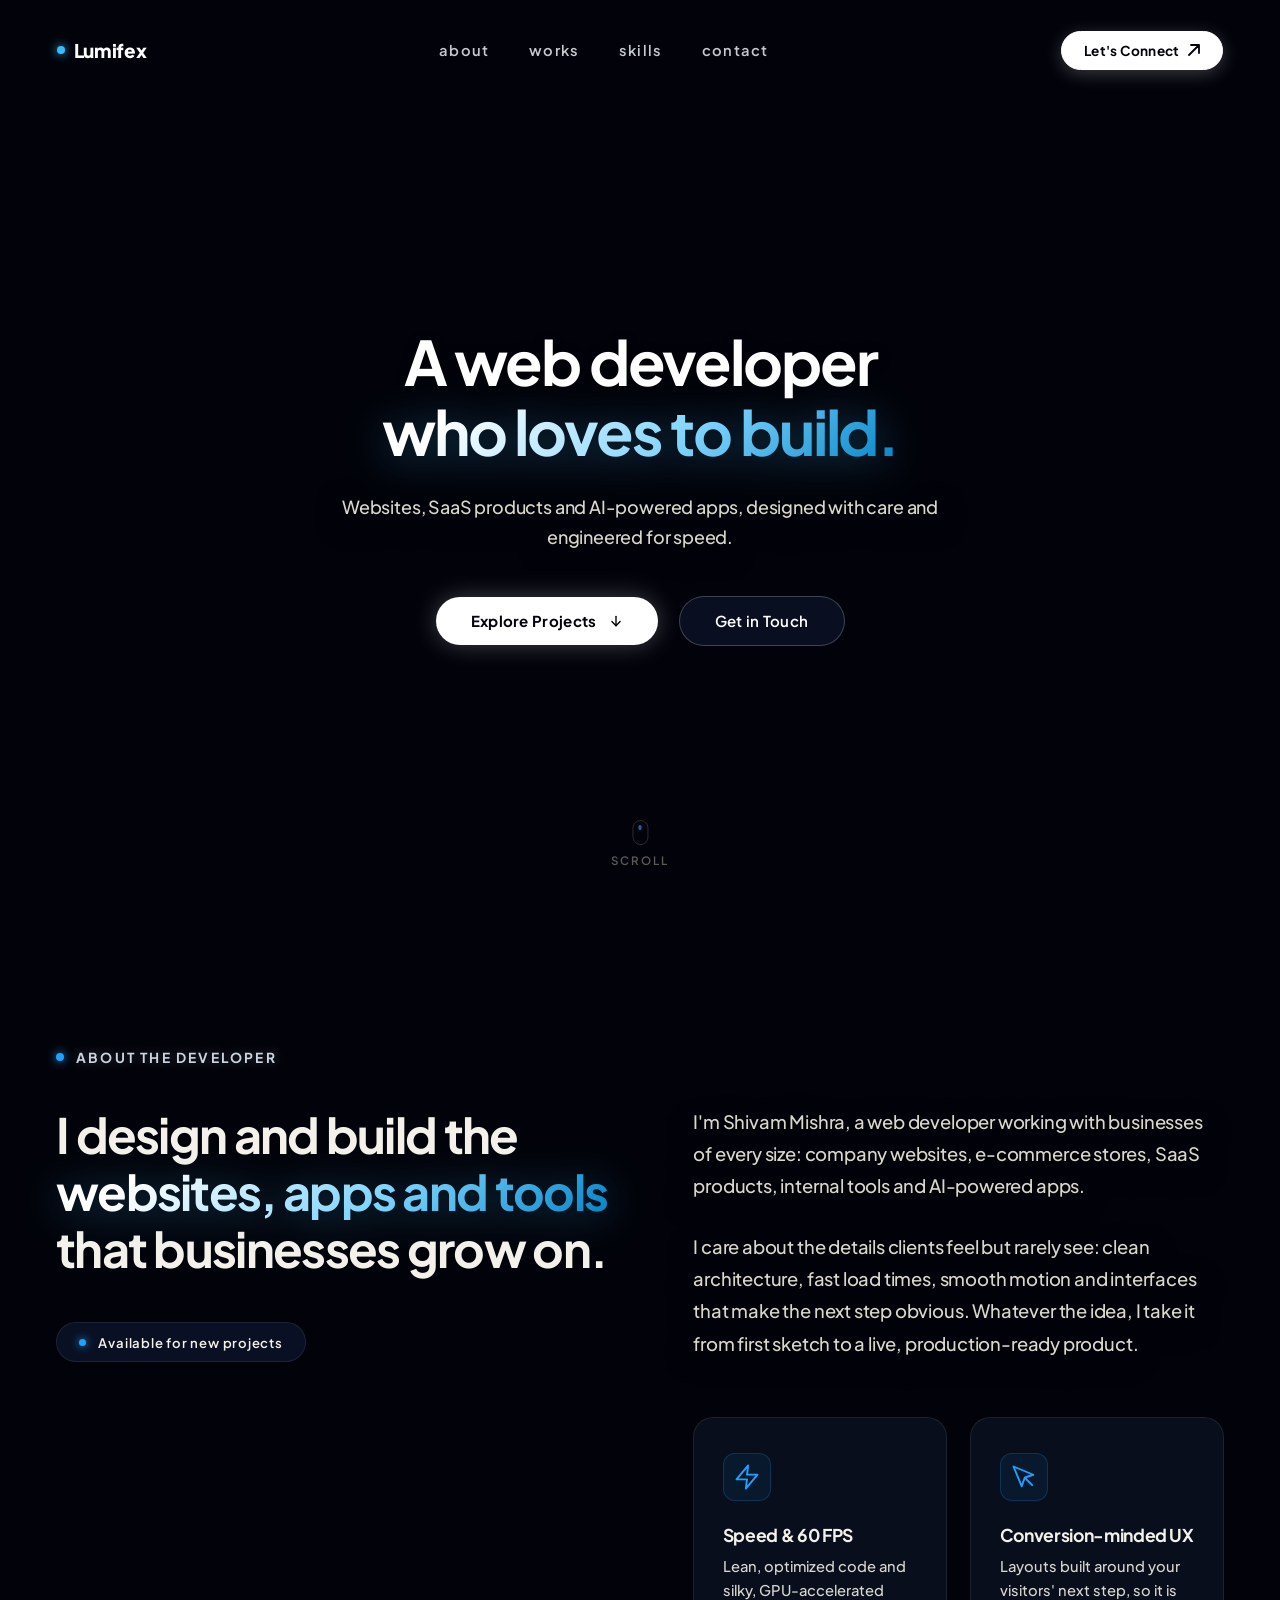
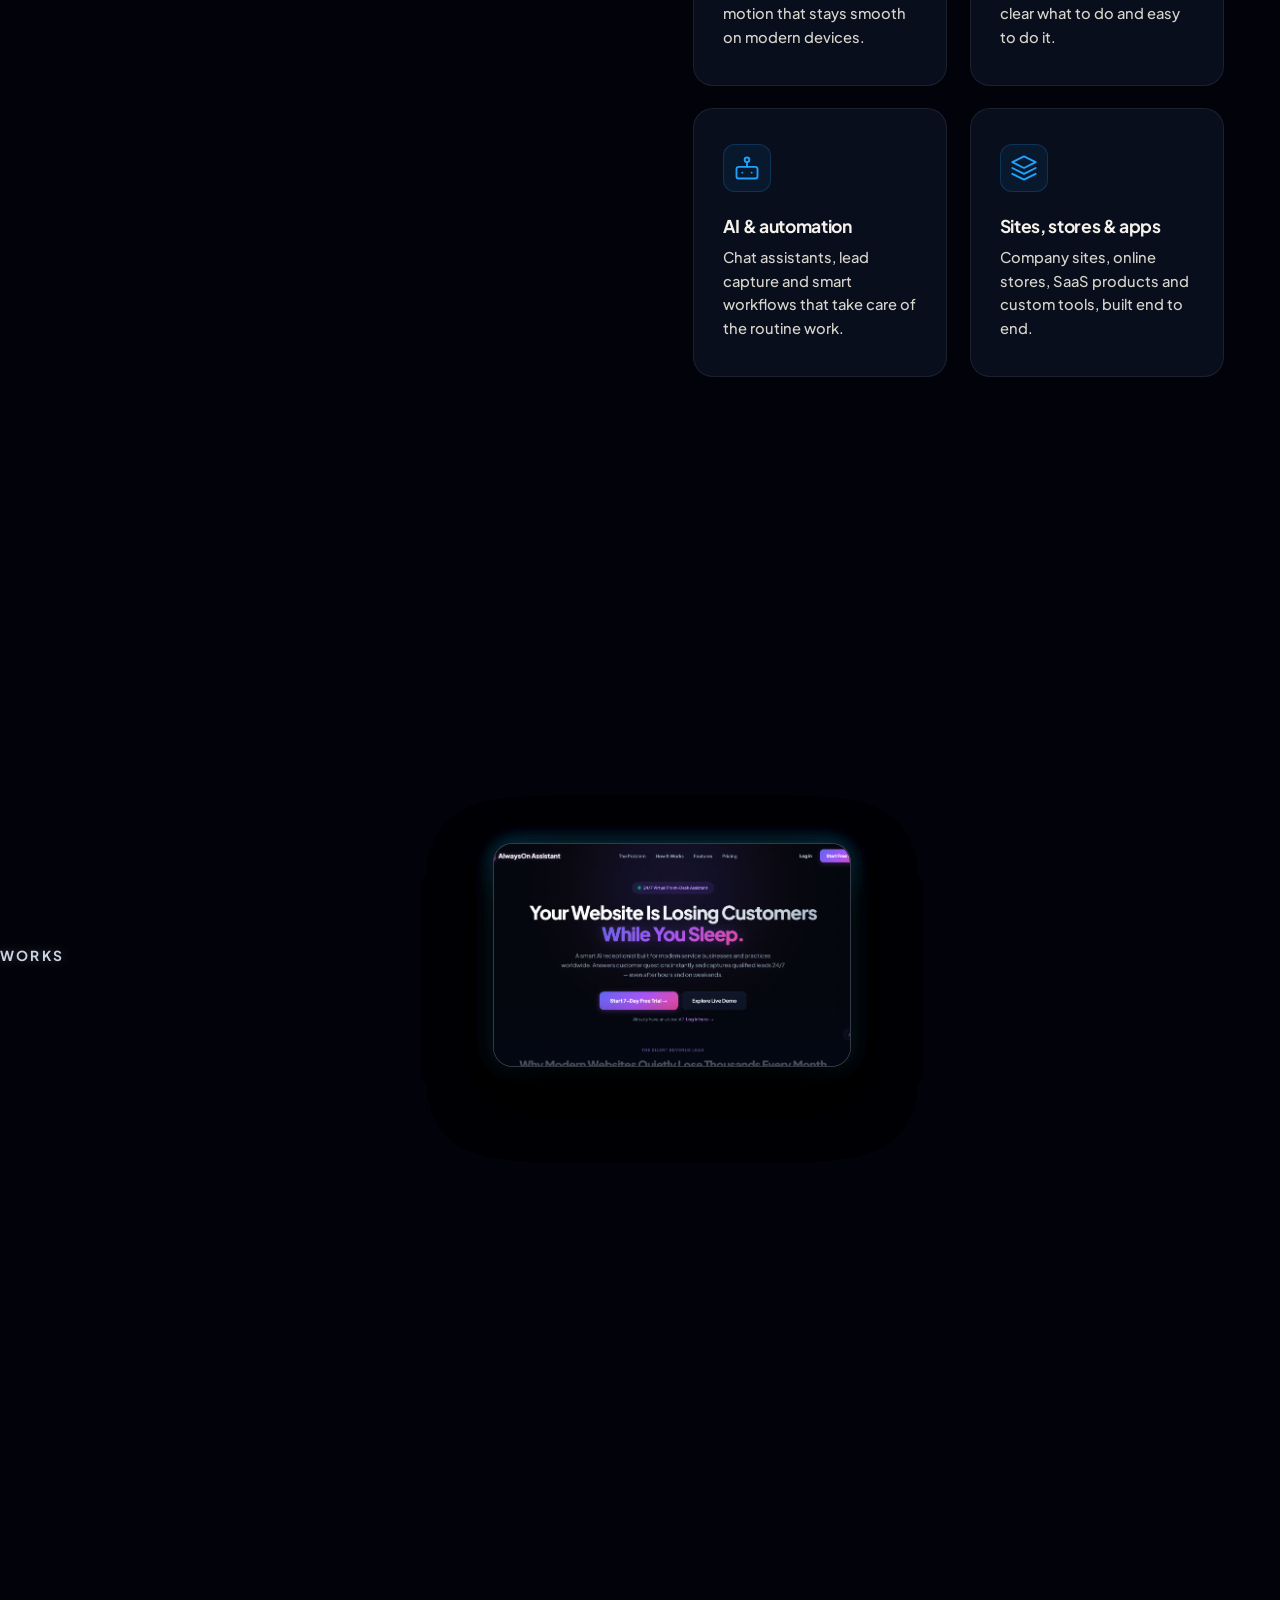
==== commit cabf966f: "Update index.html" ====
--- a/index.html
+++ b/index.html
@@ -26,14 +26,14 @@
   </script>
 
   <!-- Master Stylesheet -->
-  <link rel="stylesheet" href="style.css?v=50">
+  <link rel="stylesheet" href="style.css?v=60">
 </head>
 <body>
 
   <!-- Fullscreen WebGL2 Cosmic Canvas (Fixed in Background) -->
   <canvas id="universe-canvas"></canvas>
 
-  <!-- True Visuvate Floating Frosted Nav Dock (Always Stays on Screen) -->
+  <!-- True Visuvate Floating Frosted Nav Dock -->
   <header class="site-header" id="site-header">
     <nav class="nav-container" id="nav-container">
 
@@ -193,16 +193,16 @@
       </div>
     </section>
 
-    <!-- WORKS SECTION (PURE 3D HELIX - ZERO TEXT OVERLAP) -->
+    <!-- WORKS SECTION (PURE 3D HELIX - CLEAN LEFT TAG) -->
     <section id="works" class="visuvate-works-section">
 
-      <!-- Minimal Corner Badge (Never Overlaps Cards!) -->
-      <div class="works-corner-tag">
+      <!-- Left Tag: Pure 'WORKS' Tag (No extra junk text) -->
+      <div class="works-tag-wrap">
         <span class="tag-pulse-dot" aria-hidden="true"></span>
-        <span class="section-tag">SELECTED BUILDS</span>
-      </div>
-
-      <!-- Pinned 3D Helical Helix Stage (Full-Bleed Pure Browser Windows) -->
+        <span class="section-tag">WORKS</span>
+      </div>
+
+      <!-- 3D Helical Helix Stage (Full-Bleed Pure Browser Windows) -->
       <div class="visuvate-stage-pin" id="visuvate-stage-pin">
         <div class="visuvate-stage" id="visuvate-stage">
           <div class="visuvate-helix" id="visuvate-helix">
@@ -285,144 +285,11 @@
 
     </section>
 
-    <!-- SKILLS SECTION -->
-    <section id="skills" class="skills-section">
-      <div class="skills-container">
-
-        <div class="section-tag-wrap">
-          <span class="tag-pulse-dot" aria-hidden="true"></span>
-          <span class="section-tag">SKILLS</span>
-        </div>
-
-        <div class="skills-header-wrap">
-          <h2 class="skills-headline">
-            Everything needed to build, launch, and <span class="highlight-text">grow online.</span>
-          </h2>
-          <p class="skills-subtitle">
-            Modern web solutions tailored for local businesses, service contractors, and digital brands.
-          </p>
-        </div>
-
-        <!-- 4-Card Bento Grid -->
-        <div class="skills-bento-grid">
-
-          <div class="skills-tile">
-            <div class="tile-icon-box">
-              <svg width="24" height="24" viewBox="0 0 24 24" fill="none" stroke="#1FA2FF" stroke-width="1.8" stroke-linecap="round" stroke-linejoin="round">
-                <rect x="2" y="3" width="20" height="14" rx="2" ry="2"></rect>
-                <line x1="8" y1="21" x2="16" y2="21"></line>
-                <line x1="12" y1="17" x2="12" y2="21"></line>
-              </svg>
-            </div>
-            <h3 class="tile-title">High-Converting Websites</h3>
-            <p class="tile-desc">Bespoke company websites and landing pages engineered to turn traffic into paying clients with high speed and clean mobile UX.</p>
-            <div class="tile-tags">
-              <span>Next.js / HTML5</span>
-              <span>Fast PageSpeed</span>
-              <span>Responsive UX</span>
-            </div>
-          </div>
-
-          <div class="skills-tile">
-            <div class="tile-icon-box">
-              <svg width="24" height="24" viewBox="0 0 24 24" fill="none" stroke="#1FA2FF" stroke-width="1.8" stroke-linecap="round" stroke-linejoin="round">
-                <rect x="3" y="11" width="18" height="10" rx="2"></rect>
-                <circle cx="12" cy="5" r="2"></circle>
-                <path d="M12 7v4"></path>
-                <line x1="8" y1="16" x2="8" y2="16"></line>
-                <line x1="16" y1="16" x2="16" y2="16"></line>
-              </svg>
-            </div>
-            <h3 class="tile-title">AI Agents &amp; Automation</h3>
-            <p class="tile-desc">24/7 AI chat assistants, automated lead qualification, and instant booking workflows that capture inquiries while you sleep.</p>
-            <div class="tile-tags">
-              <span>AI Chatbots</span>
-              <span>Lead Capture</span>
-              <span>Automations</span>
-            </div>
-          </div>
-
-          <div class="skills-tile">
-            <div class="tile-icon-box">
-              <svg width="24" height="24" viewBox="0 0 24 24" fill="none" stroke="#1FA2FF" stroke-width="1.8" stroke-linecap="round" stroke-linejoin="round">
-                <polygon points="12 2 2 7 12 12 22 7 12 2"></polygon>
-                <polyline points="2 17 12 22 22 17"></polyline>
-                <polyline points="2 12 12 17 22 12"></polyline>
-              </svg>
-            </div>
-            <h3 class="tile-title">Web Apps &amp; Custom Tools</h3>
-            <p class="tile-desc">Interactive instant cost calculators, online appointment schedulers, and client portals custom-built to streamline operations.</p>
-            <div class="tile-tags">
-              <span>Estimate Calculators</span>
-              <span>Booking Engines</span>
-              <span>Interactive Logic</span>
-            </div>
-          </div>
-
-          <div class="skills-tile">
-            <div class="tile-icon-box">
-              <svg width="24" height="24" viewBox="0 0 24 24" fill="none" stroke="#1FA2FF" stroke-width="1.8" stroke-linecap="round" stroke-linejoin="round">
-                <circle cx="9" cy="21" r="1"></circle>
-                <circle cx="20" cy="21" r="1"></circle>
-                <path d="M1 1h4l2.68 13.39a2 2 0 0 0 2 1.61h9.72a2 2 0 0 0 2-1.61L23 6H6"></path>
-              </svg>
-            </div>
-            <h3 class="tile-title">E-Commerce &amp; Ordering</h3>
-            <p class="tile-desc">Smooth online menus, direct product catalogues, cart drawers, and friction-free payment integrations for seamless checkouts.</p>
-            <div class="tile-tags">
-              <span>Online Ordering</span>
-              <span>Cart Flows</span>
-              <span>Stripe Checkout</span>
-            </div>
-          </div>
-
-        </div>
-
-      </div>
-    </section>
-
-    <!-- CONTACT SECTION -->
-    <section id="contact" class="contact-section">
-      <div class="contact-container">
-
-        <div class="section-tag-wrap contact-tag-wrap">
-          <span class="tag-pulse-dot" aria-hidden="true"></span>
-          <span class="section-tag">COLLABORATION // 2026</span>
-        </div>
-
-        <h2 class="contact-headline">
-          Ready to construct something <span class="highlight-text">monumental?</span>
-        </h2>
-        <p class="contact-subtitle">
-          Whether you need a flagship website, an interactive tool, or an AI chat assistant for your business, let's start the dialogue.
-        </p>
-
-        <div class="contact-actions">
-          <a href="https://wa.me/919899452192?text=Hi%20Shivam,%20let's%20build%20something%20extraordinary." target="_blank" rel="noopener noreferrer" class="btn-contact-primary">
-            <span>Open WhatsApp Channel</span>
-            <svg width="14" height="14" viewBox="0 0 12 12" fill="none"><path d="M1 11L11 1H3M11 1V9" stroke="currentColor" stroke-width="1.8" stroke-linecap="round" stroke-linejoin="round"/></svg>
-          </a>
-          <a href="mailto:8hivammishra8@gmail.com" class="btn-contact-secondary">
-            <span>8hivammishra8@gmail.com</span>
-          </a>
-        </div>
-
-        <footer class="site-footer">
-          <div class="footer-copy">
-            &copy; 2026 Shivam Mishra &middot; All Rights Reserved
-          </div>
-          <div class="footer-links">
-            <a href="https://instagram.com/shivam.0nyx" target="_blank" rel="noopener noreferrer">Instagram @shivam.0nyx</a>
-            <a href="https://wa.me/919899452192" target="_blank" rel="noopener noreferrer">WhatsApp</a>
-            <a href="mailto:8hivammishra8@gmail.com">Email</a>
-          </div>
-        </footer>
-
-      </div>
-    </section>
+    <!-- (Skills & Contact will be customized separately later) -->
+    <div style="height: 40vh;"></div>
 
   </main>
 
-  <script type="module" src="main.js?v=50"></script>
+  <script type="module" src="main.js?v=60"></script>
 </body>
 </html>
--- a/style.css
+++ b/style.css
@@ -1,6 +1,6 @@
 /* ==========================================================================
    LUMIFEX — THE COSMIC PORTFOLIO (AWWWARDS-GRADE MASTER STYLESHEET)
-   Visuvate Morphing Dock + Pure 16:10 Helical Cards + 60 FPS Performance
+   Permanent Visuvate Frosted Pill Dock + Zero-Collision 3D Showcase + 60 FPS
    ========================================================================== */
 
 :root {
@@ -101,12 +101,12 @@
 }
 
 /* ==========================================================================
-   HEADER & NAVIGATION — TRUE VISUVATE MORPHING DOCK (SCREENSHOT 2 & 3)
+   HEADER & NAVIGATION — TRUE VISUVATE FLOATING FROSTED DOCK (PERMANENT)
    ========================================================================== */
 
 .site-header {
   position: fixed;
-  top: 1.6rem;
+  top: 1.4rem;
   left: 0;
   width: 100%;
   z-index: 1000;
@@ -115,20 +115,11 @@
   align-items: center;
   justify-content: center;
   pointer-events: none;
-  transition: transform 0.45s cubic-bezier(0.16, 1, 0.3, 1), 
-              opacity 0.35s ease, 
-              padding 0.45s cubic-bezier(0.16, 1, 0.3, 1), 
-              top 0.45s ease;
-}
-
-/* Smart Scroll Hide: Slides away on downward scroll */
-.site-header.nav-hidden {
-  transform: translateY(-145%) !important;
-  opacity: 0 !important;
-  pointer-events: none !important;
-}
-
-/* State 1: TOP HERO (Wide edge-to-edge layout - Screenshot 2) */
+  /* Always stays on screen — NEVER hides! */
+  transition: padding 0.45s cubic-bezier(0.16, 1, 0.3, 1), top 0.45s ease;
+}
+
+/* State 1: TOP HERO (Wide Layout) */
 .nav-container {
   pointer-events: auto;
   width: 100%;
@@ -136,18 +127,18 @@
   display: flex;
   align-items: center;
   justify-content: space-between;
-  padding: 0.6rem 0;
+  padding: 0.5rem 0;
   background: transparent;
   border: 1px solid transparent;
   border-radius: 9999px;
-  transition: max-width 0.5s cubic-bezier(0.16, 1, 0.3, 1), 
-              padding 0.5s cubic-bezier(0.16, 1, 0.3, 1), 
+  transition: max-width 0.45s cubic-bezier(0.16, 1, 0.3, 1), 
+              padding 0.45s cubic-bezier(0.16, 1, 0.3, 1), 
               background-color 0.45s ease, 
               border-color 0.45s ease, 
               box-shadow 0.45s ease;
 }
 
-/* Brand Logo: Lumifex (Left Side Wordmark) */
+/* Brand Logo (Lumifex) */
 .nav-brand {
   display: inline-flex;
   align-items: center;
@@ -173,22 +164,22 @@
   color: #ffffff;
 }
 
-/* State 2: SCROLLED (Shrinks into Center Floating Glass Pill - Screenshot 3) */
+/* State 2: SCROLLED (Shrinks into Translucent Frosted Glass Pill) */
 .site-header.is-scrolled {
-  top: 1.2rem;
+  top: 1.1rem;
   padding: 0 1rem;
 }
 
 .site-header.is-scrolled .nav-container {
-  max-width: 580px;
+  max-width: fit-content;
   justify-content: space-between;
-  gap: 1.8rem;
-  padding: 0.42rem 0.65rem 0.42rem 1.4rem;
-  background: rgba(8, 12, 26, 0.88);
+  gap: 1.6rem;
+  padding: 0.42rem 0.55rem 0.42rem 1.4rem;
+  background: rgba(8, 12, 26, 0.68) !important;
   backdrop-filter: blur(24px) saturate(180%);
   -webkit-backdrop-filter: blur(24px) saturate(180%);
-  border-color: rgba(255, 255, 255, 0.15);
-  box-shadow: 0 16px 40px -10px rgba(0, 0, 0, 0.85), 0 0 25px rgba(56, 189, 248, 0.14);
+  border-color: rgba(255, 255, 255, 0.14) !important;
+  box-shadow: 0 16px 40px -10px rgba(0, 0, 0, 0.8), 0 0 20px rgba(56, 189, 248, 0.12) !important;
 }
 
 .nav-links {
@@ -201,7 +192,7 @@
 .nav-item {
   position: relative;
   display: inline-block;
-  color: rgba(241, 245, 249, 0.8);
+  color: rgba(241, 245, 249, 0.82);
   font-family: var(--font-sans);
   font-size: 0.92rem;
   font-weight: 600;
@@ -233,12 +224,12 @@
   transition: transform 0.35s cubic-bezier(0.16, 1, 0.3, 1), width 0.35s cubic-bezier(0.16, 1, 0.3, 1);
 }
 
-/* Let's Connect CTA Button */
+/* Let's Connect CTA Button (Fits perfectly inside the pill) */
 .btn-connect {
   display: inline-flex;
   align-items: center;
   gap: 0.55rem;
-  padding: 0.62rem 1.4rem;
+  padding: 0.6rem 1.35rem;
   background: #ffffff !important;
   border: 1px solid #ffffff;
   border-radius: 9999px;
@@ -436,6 +427,7 @@
   display: flex;
   align-items: center;
   justify-content: center;
+  background: transparent;
 }
 
 .about-container {
@@ -601,41 +593,30 @@
 }
 
 /* ==========================================================================
-   WORKS SECTION — FIRST INTRO HEADER -> THEN 3D HELIX (SCREENSHOT 4)
+   WORKS SECTION — ZERO COLLISION PURE 3D HELICAL STAGE
    ========================================================================== */
 
 .visuvate-works-section {
   position: relative;
   width: 100%;
-  display: flex;
-  flex-direction: column;
+  min-height: 100vh;
+  display: flex;
+  align-items: center;
+  justify-content: center;
   background: transparent;
-}
-
-/* 1. Professional Editorial Intro Header (Above the 3D pin - Zero Card Overlap) */
-.works-flow-header {
-  position: relative;
-  width: 100%;
-  max-width: 1360px;
-  margin: 0 auto;
-  padding: 8rem 3.5rem 3rem 3.5rem;
-  display: flex;
-  flex-direction: column;
-  align-items: flex-start;
+  z-index: 5;
+}
+
+/* Minimal Corner Badge (Sits in top-left corner — NEVER overlaps cards!) */
+.works-corner-tag {
+  position: absolute;
+  top: 3.5rem;
+  left: 3.5rem;
   z-index: 10;
-}
-
-.works-flow-title {
-  font-family: var(--font-sans);
-  font-size: clamp(2.2rem, 3.8vw, 3.4rem);
-  font-weight: 700;
-  line-height: 1.2;
-  letter-spacing: -0.03em;
-  color: var(--text-heading);
-  max-width: 860px;
-}
-
-/* 2. Pinned 3D Helical Helix Stage (Screenshot 4: Clean Full-Bleed Browser Cards) */
+  pointer-events: none;
+}
+
+/* Pinned 3D Stage Wrapper */
 .visuvate-stage-pin {
   position: relative;
   width: 100%;
@@ -657,6 +638,7 @@
   pointer-events: none;
 }
 
+.works-helix-container,
 .visuvate-helix {
   position: relative;
   width: 100%;
@@ -668,7 +650,7 @@
   will-change: transform, opacity;
 }
 
-/* PURE 16:10 BROWSER MOCKUP (NO TEXT PILLS BENEATH = SCREENSHOT 4 EXACT) */
+/* 16:10 Pure Full-Bleed Browser Mockup (No Text Pills) */
 .helix-card {
   position: absolute;
   width: clamp(330px, 28vw, 420px);
@@ -692,7 +674,7 @@
   width: 100%;
   height: 100%;
   border-radius: 20px;
-  background: #080d1c; /* Pure GPU-friendly solid dark obsidian */
+  background: #080d1c; /* Pure GPU solid dark slate */
   border: 1px solid rgba(255, 255, 255, 0.18);
   overflow: hidden;
   box-shadow: 0 24px 60px rgba(0, 0, 0, 0.85), 0 0 25px rgba(56, 189, 248, 0.12);
@@ -733,16 +715,18 @@
 }
 
 /* ==========================================================================
-   SKILLS SECTION (CLEAN 4-CARD BENTO GRID)
+   SKILLS SECTION (HIGH Z-INDEX & CLEAN CLEARANCE — NO 3D OVERLAP!)
    ========================================================================== */
 
 .skills-section {
   position: relative;
   width: 100%;
-  padding: 8rem 3.5rem 8rem 3.5rem;
-  display: flex;
-  align-items: center;
-  justify-content: center;
+  padding: 10rem 3.5rem 8rem 3.5rem;
+  display: flex;
+  align-items: center;
+  justify-content: center;
+  background: var(--bg-deep) !important; /* Solid space background clears 3D cards */
+  z-index: 20; /* Sits cleanly above works */
 }
 
 .skills-container {
@@ -839,7 +823,7 @@
 }
 
 /* ==========================================================================
-   CONTACT SECTION
+   CONTACT SECTION (HIGH Z-INDEX & CLEAN CLEARANCE)
    ========================================================================== */
 
 .contact-section {
@@ -850,6 +834,8 @@
   align-items: center;
   justify-content: center;
   text-align: center;
+  background: var(--bg-deep) !important;
+  z-index: 20;
 }
 
 .contact-container {
@@ -972,7 +958,7 @@
   .about-grid { grid-template-columns: 1fr; gap: 3.5rem; }
   .about-left { position: static; }
   .about-headline { font-size: 2.4rem; }
-  .works-flow-header { padding: 6rem 2rem 2rem 2rem; }
+  .works-corner-tag { left: 2rem; top: 2.5rem; }
   .skills-section { padding: 6rem 2rem; }
   .skills-bento-grid { grid-template-columns: 1fr; }
 }
@@ -988,10 +974,11 @@
   .hero-scroll { display: none; }
   .about-section { padding: 6rem 1.2rem; }
   .about-cards-grid { grid-template-columns: 1fr; }
-  .works-flow-header { padding: 5rem 1.2rem 1.5rem 1.2rem; }
+  .visuvate-works-section { padding: 6rem 1.2rem; min-height: auto; }
+  .works-corner-tag { left: 1.2rem; top: 2rem; }
   .visuvate-stage-pin { height: auto; }
   .visuvate-stage { height: auto; perspective: none; overflow-x: auto; display: block; padding-bottom: 2rem; }
-  .visuvate-helix { display: flex; flex-direction: row; gap: 1.2rem; transform: none !important; width: max-content; padding: 1rem 0; }
+  .works-helix-container, .visuvate-helix { display: flex; flex-direction: row; gap: 1.2rem; transform: none !important; width: max-content; padding: 1rem 0; }
   .helix-card { position: relative; width: 290px; transform: none !important; }
   .skills-section { padding: 5rem 1.2rem; }
   .contact-actions { flex-direction: column; width: 100%; }
